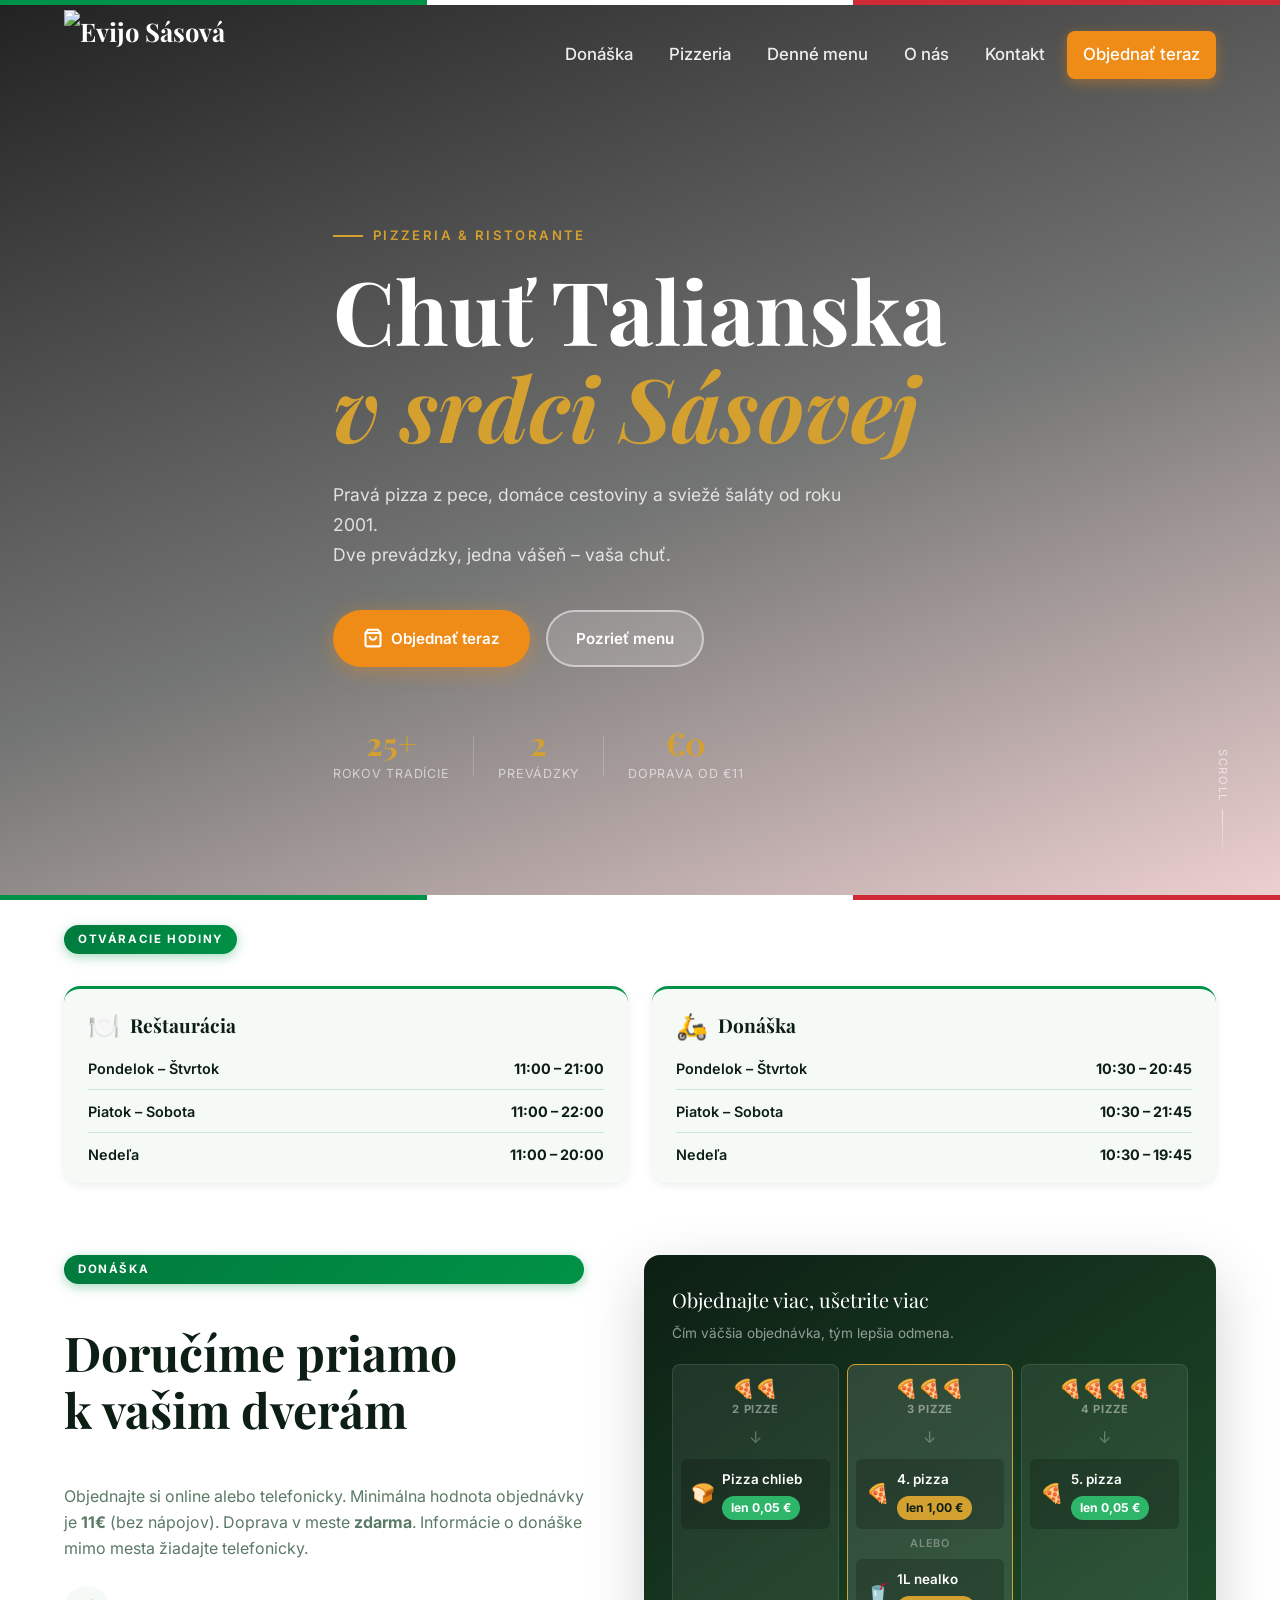
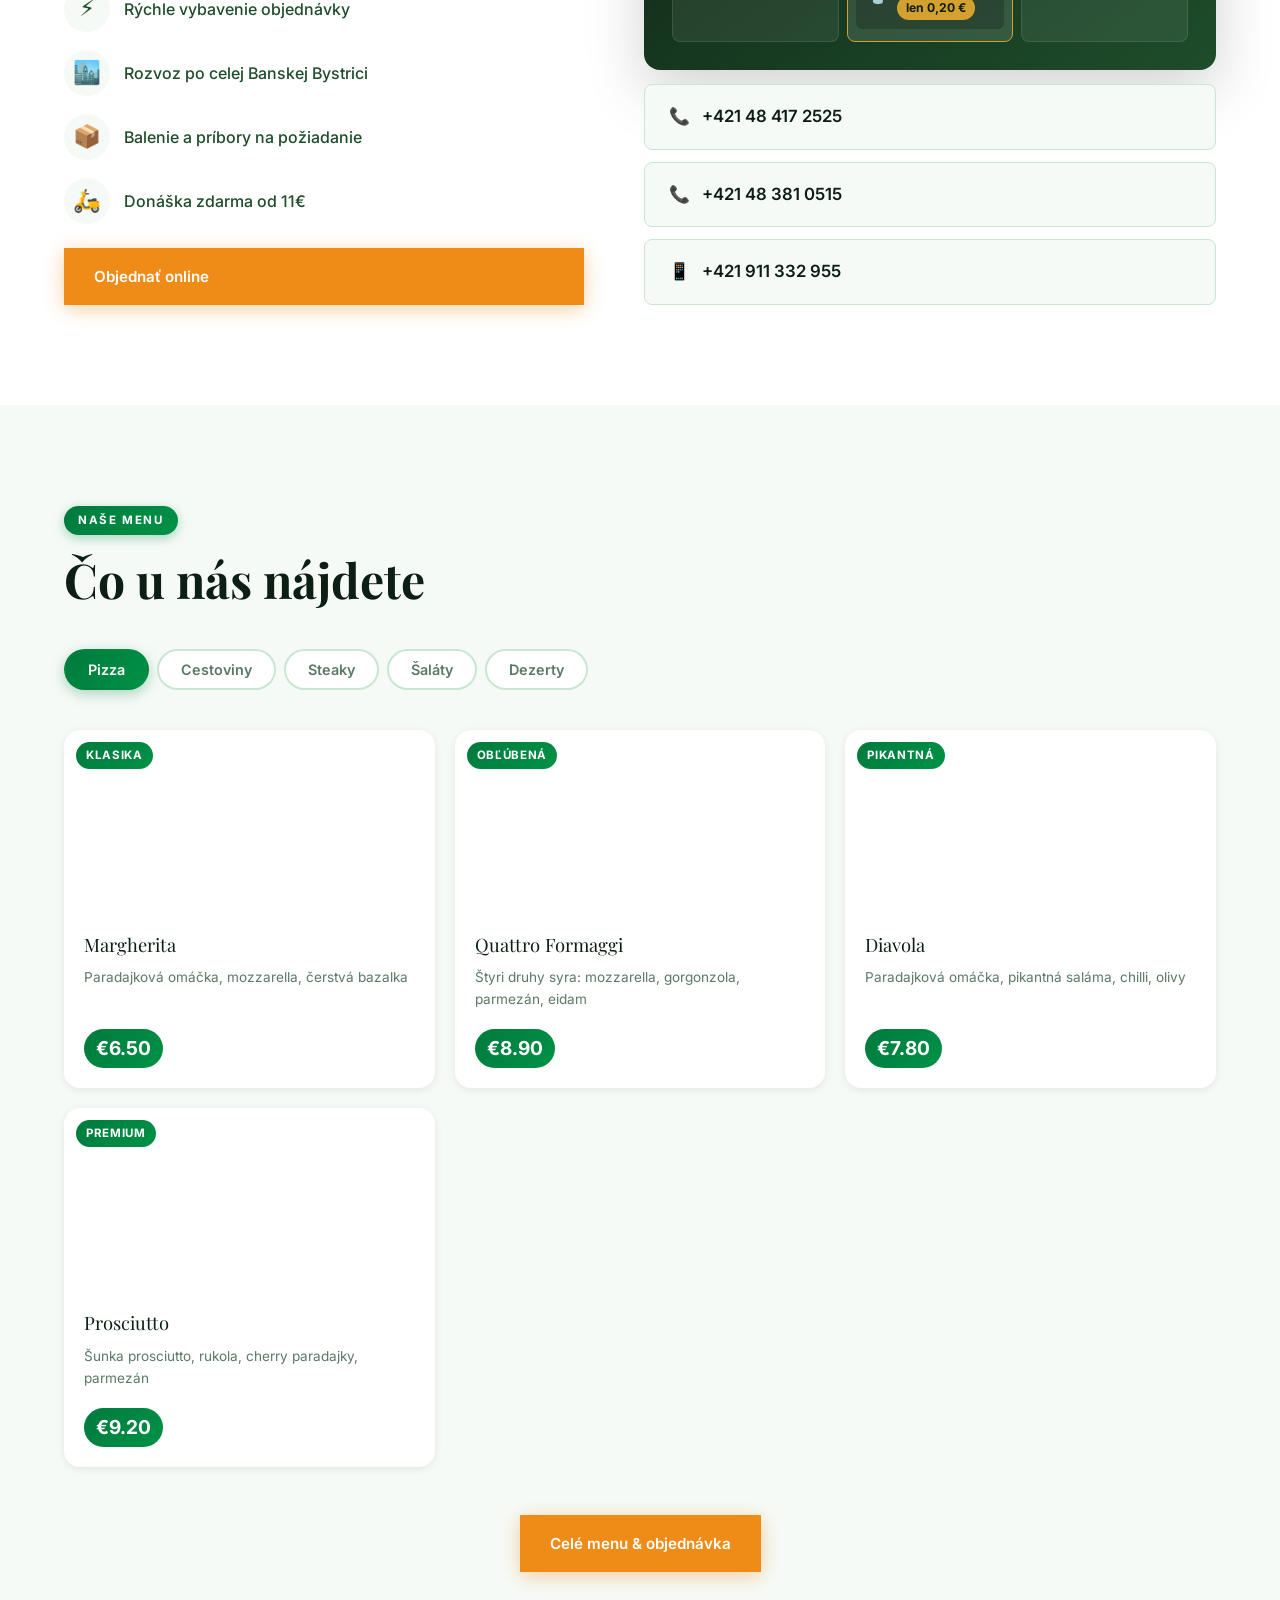
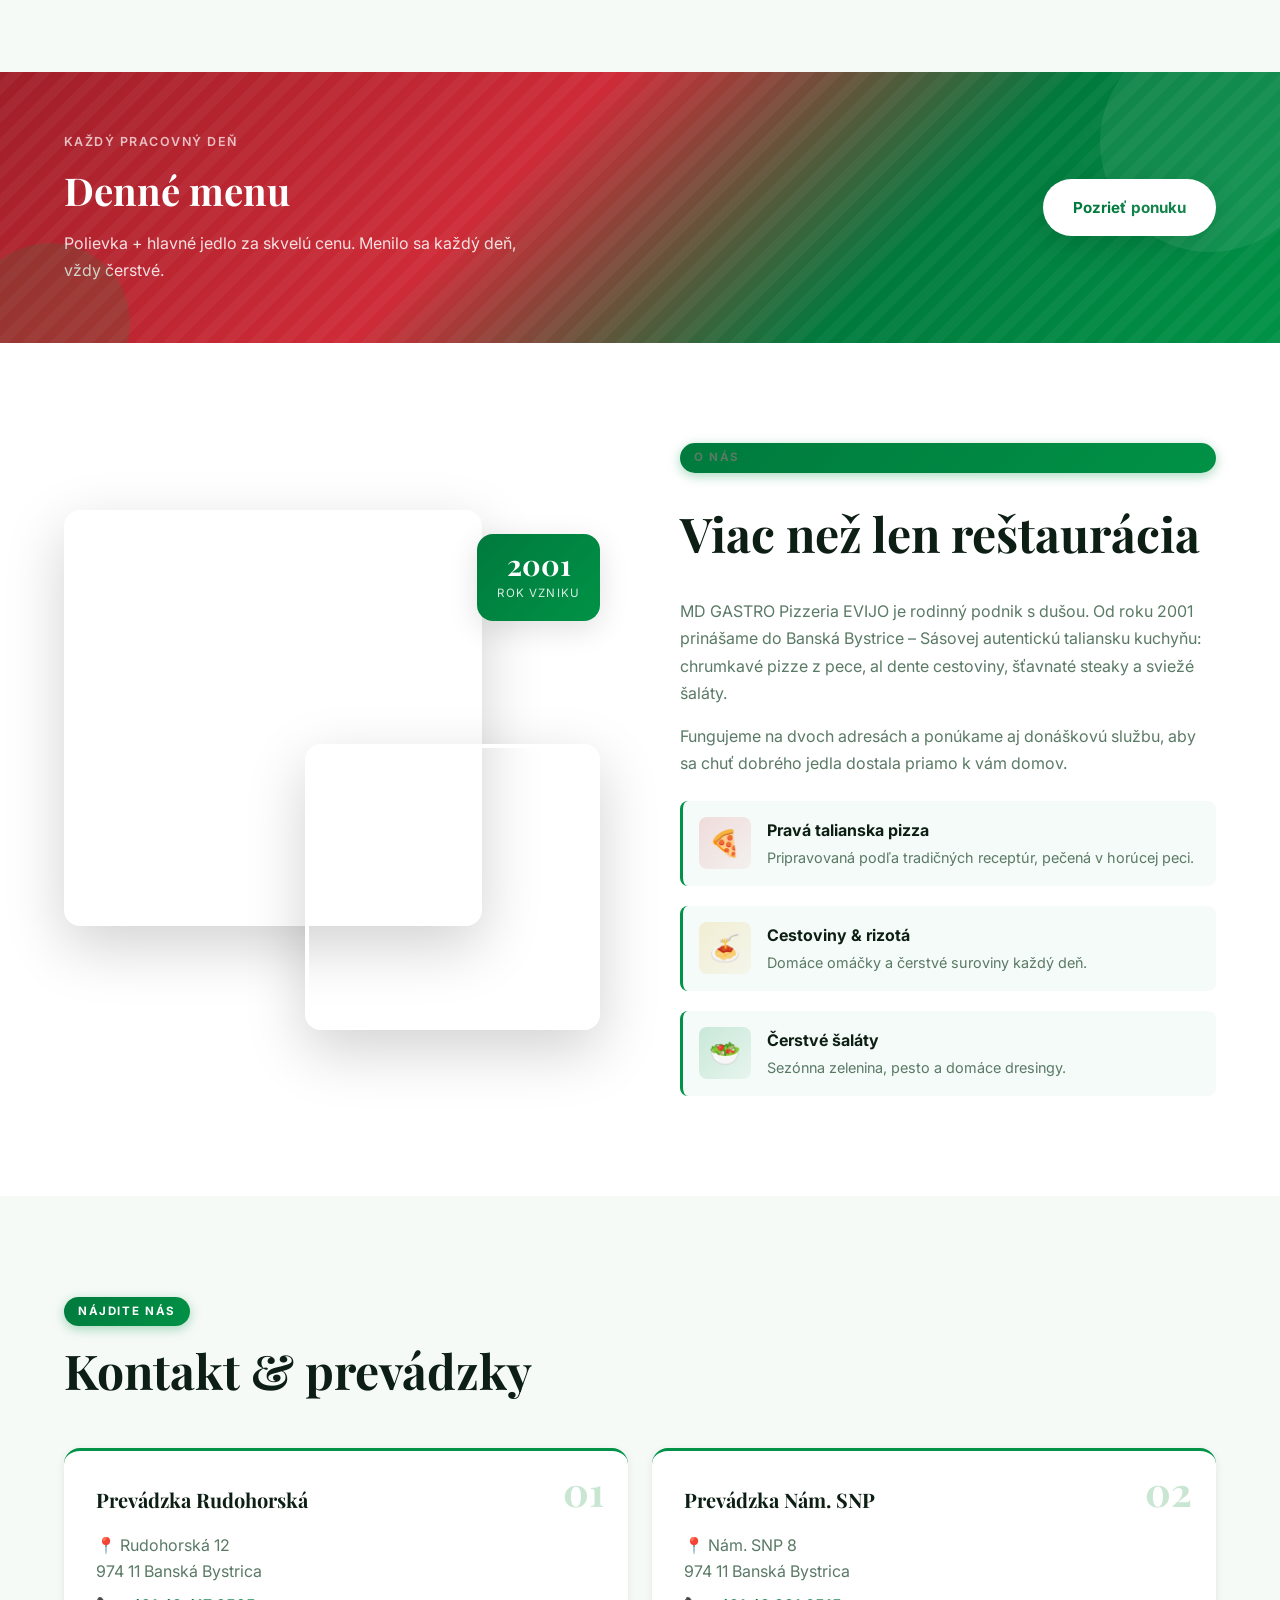
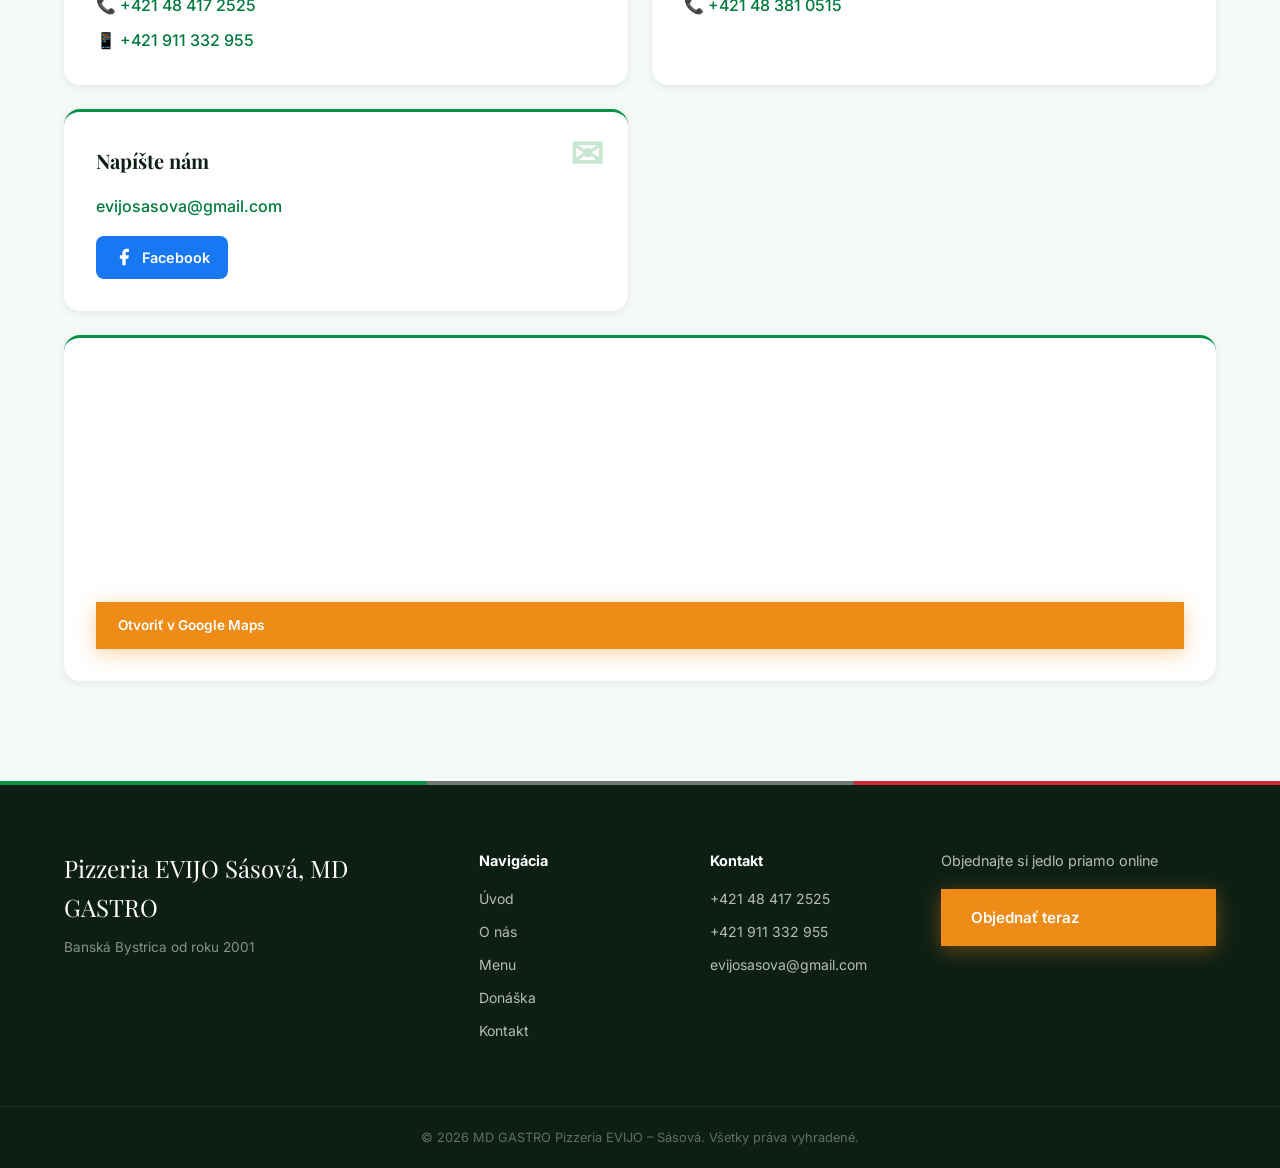
==== index.html @ d7bdb497 "Fix buttons, label color, spacing tweaks" ====
<!DOCTYPE html>
<html lang="sk">
<head>
  <meta charset="UTF-8" />
  <meta name="viewport" content="width=device-width, initial-scale=1.0" />
  <title>Pizzeria EVIJO – Sásová, Banská Bystrica</title>
  <link rel="preconnect" href="https://fonts.googleapis.com" />
  <link rel="preconnect" href="https://fonts.gstatic.com" crossorigin />
  <link href="https://fonts.googleapis.com/css2?family=Playfair+Display:ital,wght@0,700;1,400&family=Inter:wght@400;500;600&display=swap" rel="stylesheet" />
  <link rel="stylesheet" href="style.css" />
  <style>.glf-btn-widget,#glf-btn-widget,[class*="glf-btn"],[id*="glf-btn"]{display:none!important}</style>
</head>
<body>

  <!-- ITALIAN TRICOLORE TOP -->
  <div class="tricolore tricolore--top" aria-hidden="true"></div>

  <!-- NAV -->
  <nav class="nav" id="nav">
    <div class="nav__inner">
      <a href="#home" class="nav__logo">
        <img src="../evijo/logo2.png" alt="Evijo Sásová" class="nav__logo-img" />
      </a>
      <ul class="nav__links" id="navLinks">
        <li><a href="#delivery">Donáška</a></li>
        <li><a href="#menu">Pizzeria</a></li>
        <li><a href="#daily">Denné menu</a></li>
        <li><a href="#about">O nás</a></li>
        <li><a href="#contact">Kontakt</a></li>
        <li>
          <a href="javascript:void(0)" class="btn btn--nav glf-button" data-glf-cuid="a3c88eed-eb40-41ba-b81e-2e64607109a2" data-glf-ruid="2e44b3ce-e9ad-4f3e-a02a-becca4a63b6f">
            Objednať teraz
          </a>
        </li>
      </ul>
      <button class="nav__burger" id="burger" aria-label="Menu">
        <span></span><span></span><span></span>
      </button>
    </div>
  </nav>

  <!-- HERO -->
  <section class="hero" id="home">
    <div class="hero__bg"></div>
    <div class="hero__overlay"></div>
    <div class="hero__content">
      <p class="hero__eyebrow">Pizzeria &amp; Ristorante</p>
      <h1 class="hero__title">Chuť Talianska<br /><em>v srdci Sásovej</em></h1>
      <p class="hero__desc">Pravá pizza z pece, domáce cestoviny a sviežé šaláty od roku 2001.<br />Dve prevádzky, jedna vášeň – vaša chuť.</p>
      <div class="hero__actions">
        <a href="javascript:void(0)" class="btn btn--primary glf-button" data-glf-cuid="a3c88eed-eb40-41ba-b81e-2e64607109a2" data-glf-ruid="2e44b3ce-e9ad-4f3e-a02a-becca4a63b6f">
          <svg width="20" height="20" viewBox="0 0 24 24" fill="none" stroke="currentColor" stroke-width="2.5"><path d="M6 2L3 6v14a2 2 0 002 2h14a2 2 0 002-2V6l-3-4z"/><line x1="3" y1="6" x2="21" y2="6"/><path d="M16 10a4 4 0 01-8 0"/></svg>
          Objednať teraz
        </a>
        <a href="#menu" class="btn btn--ghost">Pozrieť menu</a>
      </div>
      <div class="hero__badges">
        <div class="badge"><span class="badge__num">25+</span><span class="badge__lbl">rokov tradície</span></div>
        <div class="badge__divider"></div>
        <div class="badge"><span class="badge__num">2</span><span class="badge__lbl">prevádzky</span></div>
        <div class="badge__divider"></div>
        <div class="badge"><span class="badge__num">€0</span><span class="badge__lbl">doprava od €11</span></div>
      </div>
    </div>
    <div class="hero__scroll">
      <span>Scroll</span>
      <div class="hero__scroll-line"></div>
    </div>
  </section>

  <!-- HOURS BAR -->
  <div class="hours-bar" id="hours">
    <div class="container">
      <p class="section__label">Otváracie hodiny</p>
    </div>
    <div class="container hours-bar__inner" style="margin-top:16px;">
      <div class="hours-bar__group">
        <div class="hours-bar__heading">
          <span class="hours-bar__icon">🍽️</span>
          <span class="hours-bar__label">Reštaurácia</span>
        </div>
        <div class="hours-bar__rows">
          <div class="hours-bar__item"><strong>Pondelok – Štvrtok</strong><span class="hours-bar__time">11:00 – 21:00</span></div>
          <div class="hours-bar__item"><strong>Piatok – Sobota</strong><span class="hours-bar__time">11:00 – 22:00</span></div>
          <div class="hours-bar__item"><strong>Nedeľa</strong><span class="hours-bar__time">11:00 – 20:00</span></div>
        </div>
      </div>
      <div class="hours-bar__group">
        <div class="hours-bar__heading">
          <span class="hours-bar__icon">🛵</span>
          <span class="hours-bar__label">Donáška</span>
        </div>
        <div class="hours-bar__rows">
          <div class="hours-bar__item"><strong>Pondelok – Štvrtok</strong><span class="hours-bar__time">10:30 – 20:45</span></div>
          <div class="hours-bar__item"><strong>Piatok – Sobota</strong><span class="hours-bar__time">10:30 – 21:45</span></div>
          <div class="hours-bar__item"><strong>Nedeľa</strong><span class="hours-bar__time">10:30 – 19:45</span></div>
        </div>
      </div>
    </div>
  </div>

  <!-- DELIVERY -->
  <section class="delivery section" id="delivery">
    <div class="container">
      <div class="delivery__grid">
        <div class="delivery__text">
          <p class="section__label">Donáška</p>
          <h2 class="section__title">Doručíme priamo<br />k vašim dverám</h2>
          <p>Objednajte si online alebo telefonicky. Minimálna hodnota objednávky je <strong>11€</strong> (bez nápojov). Doprava v meste <strong>zdarma</strong>. Informácie o donáške mimo mesta žiadajte telefonicky.</p>
          <ul class="delivery__list">
            <li>
              <div class="delivery__icon">⚡</div>
              <span>Rýchle vybavenie objednávky</span>
            </li>
            <li>
              <div class="delivery__icon">🏙️</div>
              <span>Rozvoz po celej Banskej Bystrici</span>
            </li>
            <li>
              <div class="delivery__icon">📦</div>
              <span>Balenie a príbory na požiadanie</span>
            </li>
            <li>
              <div class="delivery__icon">🛵</div>
              <span>Donáška zdarma od 11€ </span>
            </li>
          </ul>
          <a href="javascript:void(0)" class="btn btn--primary glf-button" data-glf-cuid="a3c88eed-eb40-41ba-b81e-2e64607109a2" data-glf-ruid="2e44b3ce-e9ad-4f3e-a02a-becca4a63b6f">Objednať online</a>
        </div>
        <div class="delivery__visual">
          <div class="delivery__card">
            <div class="delivery__card-promos">
              <div class="delivery__card-promos-title">Objednajte viac, ušetrite viac</div>
              <div class="delivery__card-promos-sub">Čím väčšia objednávka, tým lepšia odmena.</div>
              <div class="delivery__card-promos-steps">

                <div class="delivery__card-promo-step">
                  <div class="delivery__card-promo-cond">🍕🍕<div class="delivery__card-promo-cond-text">2 pizze</div></div>
                  <div class="delivery__card-promo-arrow">↓</div>
                  <div class="delivery__card-promo-gift">
                    <span>🍞</span>
                    <div>
                      <div class="delivery__card-promo-reward">Pizza chlieb</div>
                      <span class="delivery__card-promo-price">len 0,05 €</span>
                    </div>
                  </div>
                </div>

                <div class="delivery__card-promo-step delivery__card-promo-step--featured">
                  <div class="delivery__card-promo-cond">🍕🍕🍕<div class="delivery__card-promo-cond-text">3 pizze</div></div>
                  <div class="delivery__card-promo-arrow">↓</div>
                  <div class="delivery__card-promo-gift">
                    <span>🍕</span>
                    <div>
                      <div class="delivery__card-promo-reward">4. pizza</div>
                      <span class="delivery__card-promo-price delivery__card-promo-price--gold">len 1,00 €</span>
                    </div>
                  </div>
                  <div class="delivery__card-promo-or">alebo</div>
                  <div class="delivery__card-promo-gift">
                    <span>🥤</span>
                    <div>
                      <div class="delivery__card-promo-reward">1L nealko</div>
                      <span class="delivery__card-promo-price delivery__card-promo-price--gold">len 0,20 €</span>
                    </div>
                  </div>
                </div>

                <div class="delivery__card-promo-step">
                  <div class="delivery__card-promo-cond">🍕🍕🍕🍕<div class="delivery__card-promo-cond-text">4 pizze</div></div>
                  <div class="delivery__card-promo-arrow">↓</div>
                  <div class="delivery__card-promo-gift">
                    <span>🍕</span>
                    <div>
                      <div class="delivery__card-promo-reward">5. pizza</div>
                      <span class="delivery__card-promo-price">len 0,05 €</span>
                    </div>
                  </div>
                </div>

              </div>
            </div>
          </div>
          <div class="delivery__phones">
            <a href="tel:+421484172525" class="phone-pill">
              <span>📞</span> +421 48 417 2525
            </a>
            <a href="tel:+421483810515" class="phone-pill">
              <span>📞</span> +421 48 381 0515
            </a>
            <a href="tel:+421911332955" class="phone-pill phone-pill--mobile">
              <span>📱</span> +421 911 332 955
            </a>
          </div>
        </div>
      </div>

      <!-- <div class="delivery__free-banner">
        <div class="delivery__free-banner-left">
          <span class="delivery__free-banner-icon">🛵</span>
          <div>
            <div class="delivery__free-banner-title">Donáška zdarma</div>
            <div class="delivery__free-banner-sub">v rámci mesta Banská Bystrica</div>
          </div>
        </div>
        <div class="delivery__free-banner-mid">
          <span class="delivery__free-banner-label">minimálna objednávka</span>
          <span class="delivery__free-banner-price">€11</span>
          <span class="delivery__free-banner-note">bez nápojov</span>
        </div>
        <a href="javascript:void(0)" class="btn btn--primary glf-button" data-glf-cuid="a3c88eed-eb40-41ba-b81e-2e64607109a2" data-glf-ruid="2e44b3ce-e9ad-4f3e-a02a-becca4a63b6f">Objednať teraz</a>
      </div> -->

    </div>
  </section>

  <!-- MENU PREVIEW -->
  <section class="menu section" id="menu">
    <div class="container">
      <p class="section__label">Naše menu</p>
      <h2 class="section__title">Čo u nás nájdete</h2>
      <div class="menu__tabs" id="menuTabs">
        <button class="menu__tab active" data-cat="pizza">Pizza</button>
        <button class="menu__tab" data-cat="pasta">Cestoviny</button>
        <button class="menu__tab" data-cat="steaks">Steaky</button>
        <button class="menu__tab" data-cat="salads">Šaláty</button>
        <button class="menu__tab" data-cat="desserts">Dezerty</button>
      </div>
      <div class="menu__grid" id="menuGrid">
        <!-- filled by JS -->
      </div>
      <div class="menu__cta">
        <a href="javascript:void(0)" class="btn btn--primary glf-button" data-glf-cuid="a3c88eed-eb40-41ba-b81e-2e64607109a2" data-glf-ruid="2e44b3ce-e9ad-4f3e-a02a-becca4a63b6f">Celé menu &amp; objednávka</a>
      </div>
    </div>
  </section>

  <!-- DAILY MENU BANNER -->
  <section class="daily" id="daily">
    <div class="daily__inner container">
      <div class="daily__text">
        <p class="daily__label">Každý pracovný deň</p>
        <h3 class="daily__title">Denné menu</h3>
        <p class="daily__desc">Polievka + hlavné jedlo za skvelú cenu. Menilo sa každý deň, vždy čerstvé.</p>
      </div>
      <a href="javascript:void(0)" class="btn btn--white glf-button" data-glf-cuid="a3c88eed-eb40-41ba-b81e-2e64607109a2" data-glf-ruid="2e44b3ce-e9ad-4f3e-a02a-becca4a63b6f">Pozrieť ponuku</a>
    </div>
  </section>

  <!-- ABOUT -->
  <section class="about section" id="about">
    <div class="container">
      <div class="about__grid">
        <div class="about__visual">
          <div class="about__img-wrap">
            <div class="about__img about__img--main" style="background-image:url('https://images.unsplash.com/photo-1555396273-367ea4eb4db5?w=700&q=80')"></div>
            <div class="about__img about__img--accent" style="background-image:url('https://images.unsplash.com/photo-1513104890138-7c749659a591?w=400&q=80')"></div>
          </div>
          <div class="about__since">
            <span class="about__since-year">2001</span>
            <span class="about__since-lbl">Rok vzniku</span>
          </div>
        </div>
        <div class="about__text">
          <p class="section__label">O nás</p>
          <h2 class="section__title">Viac než len reštaurácia</h2>
          <p>MD GASTRO Pizzeria EVIJO je rodinný podnik s dušou. Od roku 2001 prinášame do Banská Bystrice – Sásovej autentickú taliansku kuchyňu: chrumkavé pizze z pece, al dente cestoviny, šťavnaté steaky a sviežé šaláty.</p>
          <p>Fungujeme na dvoch adresách a ponúkame aj donáškovú službu, aby sa chuť dobrého jedla dostala priamo k vám domov.</p>
          <div class="about__features">
            <div class="feature">
              <div class="feature__icon feature__icon--red">🍕</div>
              <div>
                <strong>Pravá talianska pizza</strong>
                <p>Pripravovaná podľa tradičných receptúr, pečená v horúcej peci.</p>
              </div>
            </div>
            <div class="feature">
              <div class="feature__icon feature__icon--orange">🍝</div>
              <div>
                <strong>Cestoviny &amp; rizotá</strong>
                <p>Domáce omáčky a čerstvé suroviny každý deň.</p>
              </div>
            </div>
            <div class="feature">
              <div class="feature__icon feature__icon--green">🥗</div>
              <div>
                <strong>Čerstvé šaláty</strong>
                <p>Sezónna zelenina, pesto a domáce dresingy.</p>
              </div>
            </div>
          </div>
        </div>
      </div>
    </div>
  </section>

  <!-- CONTACT -->
  <section class="contact section" id="contact">
    <div class="container">
      <p class="section__label">Nájdite nás</p>
      <h2 class="section__title">Kontakt &amp; prevádzky</h2>
      <div class="contact__grid">
        <div class="contact__card">
          <div class="contact__card-num">01</div>
          <h3>Prevádzka Rudohorská</h3>
          <address>
            <p>📍 Rudohorská 12<br />974 11 Banská Bystrica</p>
            <p><a href="tel:+421484172525">📞 +421 48 417 2525</a></p>
            <p><a href="tel:+421911332955">📱 +421 911 332 955</a></p>
          </address>
        </div>
        <div class="contact__card">
          <div class="contact__card-num">02</div>
          <h3>Prevádzka Nám. SNP</h3>
          <address>
            <p>📍 Nám. SNP 8<br />974 11 Banská Bystrica</p>
            <p><a href="tel:+421483810515">📞 +421 48 381 0515</a></p>
          </address>
        </div>
        <div class="contact__card">
          <div class="contact__card-num">✉</div>
          <h3>Napíšte nám</h3>
          <address>
            <p><a href="mailto:evijosasova@gmail.com">evijosasova@gmail.com</a></p>
          </address>
          <div class="contact__social">
            <a href="https://www.facebook.com" target="_blank" class="social-btn" aria-label="Facebook">
              <svg width="20" height="20" viewBox="0 0 24 24" fill="currentColor"><path d="M18 2h-3a5 5 0 00-5 5v3H7v4h3v8h4v-8h3l1-4h-4V7a1 1 0 011-1h3z"/></svg>
              Facebook
            </a>
          </div>
        </div>
        <div class="contact__card contact__card--map">
          <iframe
            title="Evijo Sásová mapa"
            src="https://maps.google.com/maps?q=Pizzeria+Evijo+Sásová+Banská+Bystrica&output=embed"
            width="100%" height="220" style="border:0;" allowfullscreen="" loading="lazy">
          </iframe>
          <a
            href="https://maps.google.com/?q=Pizzeria+Evijo+Sásová+Banská+Bystrica"
            target="_blank"
            class="btn btn--sm btn--primary"
            style="margin-top:12px;width:100%;text-align:center;"
          >Otvoriť v Google Maps</a>
        </div>
      </div>
    </div>
  </section>

  <!-- FOOTER -->
  <footer class="footer">
    <div class="container footer__inner">
      <div class="footer__brand">
        Pizzeria EVIJO Sásová, MD GASTRO
        <p>Banská Bystrica od roku 2001</p>
      </div>
      <div class="footer__links">
        <strong>Navigácia</strong>
        <a href="#home">Úvod</a>
        <a href="#about">O nás</a>
        <a href="#menu">Menu</a>
        <a href="#delivery">Donáška</a>
        <a href="#contact">Kontakt</a>
      </div>
      <div class="footer__links">
        <strong>Kontakt</strong>
        <a href="tel:+421484172525">+421 48 417 2525</a>
        <a href="tel:+421911332955">+421 911 332 955</a>
        <a href="mailto:evijosasova@gmail.com">evijosasova@gmail.com</a>
      </div>
      <div class="footer__order">
        <p>Objednajte si jedlo priamo online</p>
        <a href="javascript:void(0)" class="btn btn--primary glf-button" data-glf-cuid="a3c88eed-eb40-41ba-b81e-2e64607109a2" data-glf-ruid="2e44b3ce-e9ad-4f3e-a02a-becca4a63b6f">Objednať teraz</a>
      </div>
    </div>
    <div class="footer__bottom">
      <p>© 2026 MD GASTRO Pizzeria EVIJO – Sásová. Všetky práva vyhradené.</p>
    </div>
  </footer>

  <!-- ITALIAN TRICOLORE BOTTOM -->
  <div class="tricolore tricolore--bottom" aria-hidden="true"></div>

  <script src="https://www.fbgcdn.com/embedder/js/ewm2.js" defer async></script>
  <script src="script.js"></script>
</body>
</html>
---- style.css ----
/* =============================================
   EVIJO SÁSOVÁ – Modern Italian Restaurant Site
   ============================================= */

/* === RESET & BASE === */
*, *::before, *::after { box-sizing: border-box; margin: 0; padding: 0; }

:root {
  --red:    #ce2b37;
  --red-dk: #a01f29;
  --green:  #009246;
  --green-dk: #007a3d;
  --green-lt: #2db56a;
  --gold:   #d4a030;
  --cream:  #f6faf7;
  --dark:   #0d1f14;
  --mid:    #1e4d2b;
  --text:   #1a2e1f;
  --muted:  #5a7a65;
  --border: #c8e6d2;
  --white:  #ffffff;

  --shadow-sm: 0 2px 8px rgba(0,0,0,.08);
  --shadow-md: 0 8px 30px rgba(0,0,0,.12);
  --shadow-lg: 0 20px 60px rgba(0,0,0,.18);

  --radius: 16px;
  --radius-sm: 8px;
  --radius-pill: 999px;

  --font-display: 'Playfair Display', Georgia, serif;
  --font-body:    'Inter', system-ui, sans-serif;

  --nav-h: 110px;
  --max-w: 1200px;
}

/* === TRICOLORE === */
.tricolore {
  position: fixed;
  left: 0; right: 0;
  height: 5px;
  background: linear-gradient(
    to right,
    #009246 33.33%,
    #ffffff 33.33%,
    #ffffff 66.66%,
    #ce2b37 66.66%
  );
  z-index: 9999;
  pointer-events: none;
}
.tricolore--top    { top: 0; }
.tricolore--bottom { bottom: 0; }

html { scroll-behavior: smooth; }

body {
  font-family: var(--font-body);
  color: var(--text);
  background: var(--cream);
  line-height: 1.65;
  overflow-x: hidden;
}

a { color: inherit; text-decoration: none; }
img { display: block; max-width: 100%; }

/* === UTILITY === */
.container { max-width: var(--max-w); margin: 0 auto; padding: 0 24px; }
.section    { padding: 100px 0; scroll-margin-top: var(--nav-h); }

.section__label {
  display: inline-flex;
  align-items: center;
  gap: 6px;
  font-size: .72rem;
  font-weight: 700;
  letter-spacing: .14em;
  text-transform: uppercase;
  color: var(--white);
  background: linear-gradient(135deg, var(--green-dk), var(--green));
  padding: 5px 14px;
  border-radius: var(--radius-pill);
  margin-bottom: 16px;
  box-shadow: 0 3px 12px rgba(0,146,70,.35);
}
.section__title {
  font-family: var(--font-display);
  font-size: clamp(2rem, 4vw, 3rem);
  color: var(--dark);
  line-height: 1.2;
  margin-bottom: 20px;
}

/* === BUTTONS === */
.btn {
  display: inline-flex;
  align-items: center;
  gap: 8px;
  padding: 14px 28px;
  border-radius: var(--radius-pill);
  font-family: var(--font-body);
  font-size: .95rem;
  font-weight: 600;
  cursor: pointer;
  border: 2px solid transparent;
  transition: transform .2s, box-shadow .2s, background .2s, color .2s;
  white-space: nowrap;
}
.btn:hover { transform: translateY(-3px) scale(1.02); }

.btn--primary {
  background: #ef8b17;
  color: var(--white);    
  border-radius: 0;
  box-shadow: 0 4px 20px rgba(239,139,23,.4);
}
.btn--primary:hover { box-shadow: 0 8px 28px rgba(239,139,23,.55); }
.hero__actions .btn--primary { border-radius: var(--radius-pill) !important; padding: 14px 28px !important; }
.hero__actions .btn--ghost { padding: 14px 28px; }

.btn--ghost {
  background: rgba(255,255,255,.15);
  color: var(--white);
  border-color: rgba(255,255,255,.5);
  backdrop-filter: blur(6px);
}
.btn--ghost:hover { background: rgba(255,255,255,.25); }

.btn--nav {
  background: #ef8b17;
  color: var(--white) !important;
  padding: 10px 22px;
  font-size: 1rem;
  border-radius: 0;
  box-shadow: 0 4px 14px rgba(239,139,23,.4);
}

.btn--white {
  background: var(--white);
  color: var(--green-dk);
  font-weight: 700;
  box-shadow: var(--shadow-md);
}
.btn--white:hover { box-shadow: var(--shadow-lg); }

.btn--sm { padding: 10px 20px; font-size: .85rem; }

/* === NAV === */
.nav {
  position: fixed;
  top: 0; left: 0; right: 0;
  z-index: 100;
  height: var(--nav-h);
  transition: background .3s, box-shadow .3s;
}
.nav.scrolled {
  background: rgba(255,255,255,.97);
  backdrop-filter: blur(10px);
  box-shadow: var(--shadow-sm);
}
.nav.scrolled .nav__links a { color: var(--mid); }
.nav.scrolled .nav__logo     { color: var(--dark); }
.nav.scrolled .nav__burger span { background: var(--dark); }

.nav__inner {
  max-width: var(--max-w);
  margin: 0 auto;
  padding: 0 24px;
  height: 100%;
  display: flex;
  align-items: center;
  justify-content: space-between;
}

.nav__logo {
  font-family: var(--font-display);
  font-size: 1.6rem;
  font-weight: 700;
  color: var(--white);
  display: flex;
  align-items: baseline;
  gap: 2px;
  transition: color .3s;
}
.nav__logo-img {
  height: 90px;
  width: auto;
  display: block;
  filter: none;
}
.nav__logo-e {
  font-size: 2rem;
  background: linear-gradient(135deg, var(--green-lt), var(--gold));
  -webkit-background-clip: text;
  -webkit-text-fill-color: transparent;
  background-clip: text;
}
.nav__logo-sub { font-size: .75rem; font-weight: 400; margin-left: 4px; opacity: .7; }

.nav__links {
  display: flex;
  align-items: center;
  gap: 8px;
  list-style: none;
}
.nav__links a {
  padding: 8px 14px;
  color: rgba(255,255,255,.9);
  font-size: 1.05rem;
  font-weight: 500;
  border-radius: var(--radius-sm);
  transition: color .2s, background .2s;
}
.nav__links a:not(.btn):hover {
  color: var(--white);
  background: rgba(255,255,255,.1);
}
.nav.scrolled .nav__links a:not(.btn):hover {
  color: var(--dark);
  background: rgba(0,0,0,.06);
}

.nav__burger {
  display: none;
  flex-direction: column;
  gap: 5px;
  background: none;
  border: none;
  cursor: pointer;
  padding: 4px;
}
.nav__burger span {
  display: block;
  width: 24px; height: 2px;
  background: var(--white);
  border-radius: 2px;
  transition: background .3s;
}

/* === HERO === */
.hero {
  position: relative;
  min-height: 100vh;
  display: flex;
  align-items: center;
  overflow: hidden;
}

.hero__bg {
  position: absolute; inset: 0;
  background-image: url('https://images.unsplash.com/photo-1414235077428-338989a2e8c0?w=1800&q=85');
  background-size: cover;
  background-position: center;
  transform: scale(1.05);
  animation: heroZoom 12s ease-in-out infinite alternate;
}
@keyframes heroZoom { from { transform: scale(1.05); } to { transform: scale(1.12); } }

.hero__overlay {
  position: absolute; inset: 0;
  background:
    linear-gradient(160deg, rgba(10,10,10,.90) 0%, rgba(10,10,10,.55) 55%, rgba(206,43,55,.2) 100%);
}

.hero__content {
  position: relative;
  z-index: 2;
  max-width: var(--max-w);
  margin: 0 auto;
  padding: 0 24px;
  padding-top: var(--nav-h);
}

.hero__eyebrow {
  font-size: .82rem;
  font-weight: 600;
  letter-spacing: .18em;
  text-transform: uppercase;
  color: var(--gold);
  margin-bottom: 16px;
  display: flex;
  align-items: center;
  gap: 10px;
}
.hero__eyebrow::before {
  content: '';
  display: block;
  width: 30px; height: 2px;
  background: var(--gold);
}

.hero__title {
  font-family: var(--font-display);
  font-size: clamp(2.8rem, 7vw, 5.5rem);
  color: var(--white);
  line-height: 1.1;
  margin-bottom: 24px;
}
.hero__title em { color: var(--gold); font-style: italic; }

.hero__desc {
  font-size: 1.1rem;
  color: rgba(255,255,255,.8);
  max-width: 540px;
  margin-bottom: 40px;
  line-height: 1.7;
}

.hero__actions { display: flex; gap: 16px; flex-wrap: wrap; margin-bottom: 60px; }

.hero__badges {
  display: flex;
  align-items: center;
  gap: 24px;
  flex-wrap: wrap;
}
.badge { text-align: center; }
.badge__num {
  display: block;
  font-family: var(--font-display);
  font-size: 2rem;
  font-weight: 700;
  color: var(--gold);
  line-height: 1;
}
.badge__lbl {
  font-size: .78rem;
  color: rgba(255,255,255,.6);
  text-transform: uppercase;
  letter-spacing: .06em;
}
.badge__divider {
  width: 1px;
  height: 40px;
  background: rgba(255,255,255,.2);
}

.hero__scroll {
  position: absolute;
  bottom: 40px;
  right: 48px;
  display: flex;
  flex-direction: column;
  align-items: center;
  gap: 8px;
  z-index: 2;
  opacity: .6;
}
.hero__scroll span { font-size: .7rem; letter-spacing: .15em; text-transform: uppercase; color: var(--white); writing-mode: vertical-rl; }
.hero__scroll-line {
  width: 1px; height: 50px;
  background: linear-gradient(to bottom, var(--white), transparent);
  animation: scrollPulse 2s ease-in-out infinite;
}
@keyframes scrollPulse { 0%,100% { opacity: .4; } 50% { opacity: 1; } }

/* === ABOUT === */
.about { background: var(--white); }

.about__grid {
  display: grid;
  grid-template-columns: 1fr 1fr;
  gap: 80px;
  align-items: center;
}

.about__visual { position: relative; }
.about__img-wrap { position: relative; height: 520px; }

.about__img {
  position: absolute;
  border-radius: var(--radius);
  background-size: cover;
  background-position: center;
  box-shadow: var(--shadow-lg);
}
.about__img--main {
  top: 0; left: 0;
  width: 78%; height: 80%;
}
.about__img--accent {
  bottom: 0; right: 0;
  width: 55%; height: 55%;
  border: 4px solid var(--white);
}

.about__since {
  position: absolute;
  top: 24px; right: 0;
  background: linear-gradient(135deg, var(--green-dk), var(--green));
  color: var(--white);
  padding: 16px 20px;
  border-radius: var(--radius);
  text-align: center;
  box-shadow: var(--shadow-md);
}
.about__since-year { display: block; font-family: var(--font-display); font-size: 1.8rem; font-weight: 700; line-height: 1; }
.about__since-lbl  { font-size: .72rem; letter-spacing: .1em; text-transform: uppercase; opacity: .85; }

.about__text { display: flex; flex-direction: column; gap: 16px; }
.about__text p { color: var(--muted); line-height: 1.7; }

.about__features { display: flex; flex-direction: column; gap: 20px; margin-top: 8px; }
.feature {
  display: flex; align-items: flex-start; gap: 16px;
  padding: 16px;
  border-radius: var(--radius-sm);
  border-left: 3px solid var(--green);
  background: rgba(0,146,70,.04);
  transition: background .2s, transform .2s;
}
.feature:hover { background: rgba(0,146,70,.08); transform: translateX(4px); }
.feature__icon {
  font-size: 1.6rem;
  width: 52px; height: 52px;
  display: flex; align-items: center; justify-content: center;
  border-radius: var(--radius-sm);
  flex-shrink: 0;
}
.feature__icon--red    { background: linear-gradient(135deg, rgba(206,43,55,.15), rgba(206,43,55,.05)); }
.feature__icon--orange { background: linear-gradient(135deg, rgba(230,184,64,.2), rgba(230,184,64,.07)); }
.feature__icon--green  { background: linear-gradient(135deg, rgba(0,146,70,.18), rgba(0,146,70,.06)); }
.feature strong { display: block; margin-bottom: 2px; color: var(--dark); }
.feature p { font-size: .9rem; color: var(--muted); margin: 0; }

/* === MENU === */
.menu { background: var(--cream); }
.menu .section__title { margin-bottom: 40px; }

.menu__tabs {
  display: flex;
  gap: 8px;
  flex-wrap: wrap;
  margin-bottom: 40px;
}
.menu__tab {
  padding: 10px 22px;
  border-radius: var(--radius-pill);
  border: 2px solid var(--border);
  background: var(--white);
  font-family: var(--font-body);
  font-size: .9rem;
  font-weight: 600;
  color: var(--muted);
  cursor: pointer;
  transition: all .2s;
}
.menu__tab.active,
.menu__tab:hover {
  background: linear-gradient(135deg, var(--green-dk), var(--green));
  border-color: transparent;
  color: var(--white);
  box-shadow: 0 4px 14px rgba(0,122,61,.3);
}

.menu__grid {
  display: grid;
  grid-template-columns: repeat(auto-fill, minmax(280px, 1fr));
  gap: 20px;
  margin-bottom: 48px;
}

.menu-card {
  background: var(--white);
  border-radius: var(--radius);
  overflow: hidden;
  box-shadow: var(--shadow-sm);
  transition: transform .25s, box-shadow .25s;
  display: flex;
  flex-direction: column;
}
.menu-card:hover { transform: translateY(-8px) rotate(0.4deg); box-shadow: 0 16px 40px rgba(0,146,70,.18); }

.menu-card__img {
  height: 180px;
  background-size: cover;
  background-position: center;
  position: relative;
}
.menu-card__tag {
  position: absolute;
  top: 12px; left: 12px;
  background: linear-gradient(135deg, var(--green-dk), var(--green));
  color: var(--white);
  font-size: .72rem;
  font-weight: 700;
  letter-spacing: .06em;
  text-transform: uppercase;
  padding: 4px 10px;
  border-radius: var(--radius-pill);
}
.menu-card__body { padding: 20px; flex: 1; display: flex; flex-direction: column; gap: 6px; }
.menu-card__name { font-family: var(--font-display); font-size: 1.15rem; color: var(--dark); }
.menu-card__desc { font-size: .85rem; color: var(--muted); flex: 1; }
.menu-card__footer { display: flex; align-items: center; justify-content: space-between; margin-top: 12px; }
.menu-card__price {
  font-size: 1.2rem; font-weight: 700;
  color: var(--white);
  background: linear-gradient(135deg, var(--green-dk), var(--green));
  padding: 4px 12px;
  border-radius: var(--radius-pill);
}

.menu__cta { text-align: center; }

/* === DAILY MENU === */
.daily {
  scroll-margin-top: var(--nav-h);
  background:
    repeating-linear-gradient(
      -45deg,
      rgba(255,255,255,.04) 0px,
      rgba(255,255,255,.04) 10px,
      transparent 10px,
      transparent 20px
    ),
    linear-gradient(135deg, var(--red-dk) 0%, var(--red) 40%, var(--green-dk) 70%, var(--green) 100%);
  padding: 60px 0;
  position: relative;
  overflow: hidden;
}
.daily::before {
  content: '';
  position: absolute;
  top: -40px; right: -40px;
  width: 220px; height: 220px;
  background: rgba(255,255,255,.07);
  border-radius: 50%;
  pointer-events: none;
}
.daily::after {
  content: '';
  position: absolute;
  bottom: -60px; left: -30px;
  width: 160px; height: 160px;
  background: rgba(0,146,70,.15);
  border-radius: 50%;
  pointer-events: none;
}
.daily__inner {
  display: flex;
  align-items: center;
  justify-content: space-between;
  gap: 32px;
  flex-wrap: wrap;
}
.daily__label {
  font-size: .78rem;
  font-weight: 600;
  letter-spacing: .12em;
  text-transform: uppercase;
  color: rgba(255,255,255,.7);
  margin-bottom: 6px;
}
.daily__title {
  font-family: var(--font-display);
  font-size: 2.4rem;
  color: var(--white);
  margin-bottom: 8px;
}
.daily__desc { color: rgba(255,255,255,.85); max-width: 460px; }

/* === DELIVERY === */
.delivery { background: var(--white); scroll-margin-top: var(--nav-h); padding-top: 48px; }

.delivery__grid {
  display: grid;
  grid-template-columns: 1fr 1.1fr;
  gap: 60px;
  align-items: stretch;
}
.delivery__text { display: flex; flex-direction: column; gap: 24px; justify-content: space-between; }
.delivery__text p:not(.section__label) { color: var(--muted); font-size: 1rem; }

.delivery__list { list-style: none; display: flex; flex-direction: column; gap: 18px; }
.delivery__list li { display: flex; align-items: center; gap: 14px; color: var(--mid); font-weight: 500; font-size: 1rem; }
.delivery__icon {
  font-size: 1.4rem;
  width: 46px; height: 46px;
  background: var(--cream);
  border-radius: 50%;
  display: flex; align-items: center; justify-content: center;
  flex-shrink: 0;
}

.delivery__visual { display: flex; flex-direction: column; gap: 12px; align-items: stretch; justify-content: space-between; }

.delivery__card {
  background: linear-gradient(145deg, var(--dark), var(--mid));
  color: var(--white);
  border-radius: var(--radius);
  padding: 28px;
  width: 100%;
  box-shadow: var(--shadow-lg);
}
.delivery__card-icon { font-size: 3rem; margin-bottom: 12px; }
.delivery__card h4 { font-family: var(--font-display); font-size: 1.4rem; margin-bottom: 8px; }
.delivery__card p { color: rgba(255,255,255,.7); margin-bottom: 4px; }
.delivery__price {
  font-family: var(--font-display);
  font-size: 3.5rem;
  font-weight: 700;
  color: var(--gold);
  line-height: 1;
  margin: 12px 0;
}
.delivery__note { font-size: .78rem; color: rgba(255,255,255,.5); }

.delivery__phones { display: flex; flex-direction: column; gap: 12px; width: 100%; }
.phone-pill {
  display: flex;
  align-items: center;
  gap: 12px;
  padding: 18px 24px;
  background: var(--cream);
  border-radius: var(--radius-sm);
  font-weight: 600;
  font-size: 1.05rem;
  color: var(--dark);
  transition: background .2s, transform .2s;
  border: 1px solid var(--border);
}
.phone-pill:hover { background: var(--border); transform: translateX(4px); }
/* .phone-pill--mobile { border-color: var(--green); } */

/* === CONTACT === */
.contact { background: var(--cream); }
.contact__grid {
  display: grid;
  grid-template-columns: repeat(2, 1fr);
  gap: 24px;
  margin-top: 48px;
}
.contact__card {
  background: var(--white);
  border-radius: var(--radius);
  padding: 32px;
  box-shadow: var(--shadow-sm);
  position: relative;
  transition: box-shadow .2s, transform .2s;
  border-top: 3px solid var(--green);
}
.contact__card:hover { box-shadow: var(--shadow-md); transform: translateY(-4px); }
.contact__card-num {
  font-family: var(--font-display);
  font-size: 2.5rem;
  font-weight: 700;
  color: var(--border);
  position: absolute;
  top: 20px; right: 24px;
  line-height: 1;
}
.contact__card h3 { font-family: var(--font-display); font-size: 1.25rem; margin-bottom: 16px; color: var(--dark); }
.contact__card address { font-style: normal; display: flex; flex-direction: column; gap: 8px; color: var(--muted); }
.contact__card address a { color: var(--green-dk); font-weight: 500; }
.contact__card address a:hover { text-decoration: underline; }

.contact__card--map { grid-column: 1 / -1; display: flex; flex-direction: column; overflow: hidden; }
.contact__card--map iframe { border-radius: var(--radius-sm); }

.contact__social { margin-top: 16px; }
.social-btn {
  display: inline-flex;
  align-items: center;
  gap: 8px;
  padding: 10px 18px;
  background: #1877f2;
  color: var(--white);
  border-radius: var(--radius-sm);
  font-weight: 600;
  font-size: .9rem;
  transition: opacity .2s, transform .2s;
}
.social-btn:hover { opacity: .9; transform: translateY(-2px); }

/* === FOOTER === */
.footer {
  background: var(--dark);
  color: rgba(255,255,255,.7);
  border-top: 4px solid transparent;
  border-image: linear-gradient(to right, var(--green) 33.33%, rgba(255,255,255,.4) 33.33%, rgba(255,255,255,.4) 66.66%, var(--red) 66.66%) 1;
}
.footer__inner {
  display: grid;
  grid-template-columns: 2fr 1fr 1fr 1.5fr;
  gap: 48px;
  padding: 64px 24px;
}
.footer__brand .nav__logo-e { font-size: 2rem; }
.footer__brand { font-family: var(--font-display); font-size: 1.5rem; color: var(--white); margin-bottom: 12px; }
.footer__brand p { font-family: var(--font-body); font-size: .85rem; color: rgba(255,255,255,.5); margin-top: 8px; font-style: normal; }

.footer__links { display: flex; flex-direction: column; gap: 10px; }
.footer__links strong { color: var(--white); font-size: .9rem; margin-bottom: 4px; }
.footer__links a { font-size: .875rem; transition: color .2s; }
.footer__links a:hover { color: var(--green-lt); }

.footer__order { display: flex; flex-direction: column; gap: 16px; }
.footer__order p { font-size: .9rem; }

.footer__bottom {
  border-top: 1px solid rgba(255,255,255,.08);
  text-align: center;
  padding: 20px 24px;
  font-size: .8rem;
  color: rgba(255,255,255,.35);
}

/* === MOBILE NAV (drawer) === */
@media (max-width: 900px) {
  .nav__links {
    position: fixed;
    top: var(--nav-h); left: 0; right: 0;
    z-index: 99;
    background: rgba(30,14,8,.97);
    backdrop-filter: blur(10px);
    flex-direction: column;
    padding: 24px;
    gap: 4px;
    transform: translateY(-120%);
    visibility: hidden;
    transition: transform .3s ease, visibility .3s;
  }
  .nav__links.open { transform: translateY(0); visibility: visible; }
  .nav__links a:not(.btn) { font-size: 1rem; padding: 12px 16px; width: 100%; }
  .nav__links .btn--nav {
    display: flex;
    justify-content: center;
    width: 100%;
    margin-top: 8px;
    box-sizing: border-box;
    border-radius: 0 !important;
  }
  .nav__burger { display: flex; }
}

/* === RESPONSIVE === */
@media (max-width: 960px) {
  .about__grid,
  .delivery__grid { grid-template-columns: 1fr; gap: 48px; }
  .about__img-wrap { height: 360px; }
  .contact__grid { grid-template-columns: 1fr; }
  .contact__card--map { grid-column: auto; }
  .footer__inner { grid-template-columns: 1fr 1fr; gap: 32px; }
}

@media (max-width: 600px) {
  .section { padding: 64px 0; }
  .hero__title { font-size: 2.6rem; }
  .hero__actions { flex-direction: column; align-items: flex-start; }
  .hero__badges { gap: 16px; }
  .footer__inner { grid-template-columns: 1fr; }
  .daily__inner { flex-direction: column; align-items: flex-start; }
  .about__img-wrap { height: 280px; }
  .menu__grid { grid-template-columns: 1fr; }
}

/* === HOURS BAR === */
.hours-bar {
  background: var(--white);
  padding: 24px 0;
  scroll-margin-top: var(--nav-h);
}

.hours-bar__inner {
  display: grid;
  grid-template-columns: 1fr 1fr;
  gap: 24px;
}

.hours-bar__group {
  background: var(--cream);
  border-radius: var(--radius);
  padding: 16px 24px;
  border-top: 3px solid var(--green);
  box-shadow: var(--shadow-sm);
  display: flex;
  flex-direction: column;
  gap: 10px;
}

.hours-bar__heading {
  display: flex;
  align-items: center;
  gap: 10px;
}
.hours-bar__icon { font-size: 1.6rem; }
.hours-bar__label {
  font-family: var(--font-display);
  font-size: 1.2rem;
  font-weight: 700;
  color: var(--dark);
}

.hours-bar__rows { display: flex; flex-direction: column; gap: 10px; }

.hours-bar__item {
  display: flex;
  justify-content: space-between;
  align-items: center;
  padding-bottom: 8px;
  border-bottom: 1px solid var(--border);
  font-size: .9rem;
  color: var(--muted);
}
.hours-bar__item:last-child { border-bottom: none; padding-bottom: 0; }
.hours-bar__item strong { color: var(--dark); font-weight: 600; }
.hours-bar__time { font-weight: 700; color: var(--dark); }

.hours-bar__divider { display: none; }
.hours-bar__sep { display: none; }

@media (max-width: 700px) {
  .hours-bar__inner { grid-template-columns: 1fr; }
}

/* === HIDE GLF FLOATING WIDGET BUTTON === */
.glf-btn-widget,
#glf-btn-widget,
[class*="glf-btn"],
[id*="glf-btn"] {
  display: none !important;
}

/* === SCROLL ANIMATIONS === */
.reveal {
  opacity: 0;
  transform: translateY(30px);
  transition: opacity .6s ease, transform .6s ease;
}
.reveal.visible {
  opacity: 1;
  transform: none;
}

/* === DELIVERY PROMOS === */
.delivery__promos {
  margin-top: 48px;
  background: linear-gradient(135deg, var(--mid) 0%, var(--dark) 100%);
  border-radius: var(--radius);
  padding: 32px 28px;
  color: var(--white);
}
.delivery__promos-header {
  margin-bottom: 28px;
  padding-bottom: 24px;
  border-bottom: 1px solid rgba(255,255,255,.15);
}
.delivery__promos-title {
  font-family: var(--font-display);
  font-size: 1.4rem;
  margin-bottom: 6px;
}
.delivery__promos-sub {
  font-size: .875rem;
  color: rgba(255,255,255,.6);
  line-height: 1.5;
}
.delivery__promos-steps {
  display: grid;
  grid-template-columns: repeat(3, 1fr);
  gap: 12px;
}
.delivery__promo-step {
  background: rgba(255,255,255,.08);
  border: 1px solid rgba(255,255,255,.12);
  border-radius: var(--radius-sm);
  padding: 20px 16px;
  text-align: center;
}
.delivery__promo-step--featured {
  background: rgba(255,255,255,.14);
  border-color: var(--gold);
}
.delivery__promo-cond {
  font-size: 1.4rem;
  line-height: 1.3;
  margin-bottom: 10px;
}
.delivery__promo-cond-text {
  font-size: .75rem;
  font-weight: 700;
  letter-spacing: .08em;
  text-transform: uppercase;
  color: rgba(255,255,255,.55);
  margin-top: 4px;
}
.delivery__promo-arrow {
  font-size: 1.2rem;
  color: rgba(255,255,255,.35);
  margin-bottom: 10px;
}
.delivery__promo-gift {
  display: flex;
  align-items: center;
  gap: 10px;
  text-align: left;
  background: rgba(0,0,0,.15);
  border-radius: var(--radius-sm);
  padding: 10px 12px;
}
.delivery__promo-gift-icon { font-size: 1.5rem; flex-shrink: 0; }
.delivery__promo-reward {
  font-size: .85rem;
  font-weight: 600;
  color: var(--white);
  margin-bottom: 4px;
}
.delivery__promo-or {
  font-size: .72rem;
  color: rgba(255,255,255,.4);
  font-weight: 600;
  letter-spacing: .08em;
  text-transform: uppercase;
  margin: 8px 0;
}
.delivery__promo-price {
  display: inline-block;
  background: var(--green-lt);
  border-radius: var(--radius-pill);
  font-weight: 700;
  font-size: .8rem;
  padding: 2px 10px;
  color: var(--white);
}
.delivery__promo-price--gold {
  background: var(--gold);
  color: var(--dark);
}
@media (max-width: 600px) {
  .delivery__promos-steps { grid-template-columns: 1fr; }
}

/* === DELIVERY CARD PROMOS === */
.delivery__card-promos { margin-bottom: 0; }
.delivery__card-promos-title {
  font-family: var(--font-display);
  font-size: 1.25rem;
  margin-bottom: 6px;
}
.delivery__card-promos-sub {
  font-size: .85rem;
  color: rgba(255,255,255,.55);
  margin-bottom: 20px;
}
.delivery__card-promos-steps {
  display: grid;
  grid-template-columns: repeat(3, 1fr);
  gap: 8px;
  align-items: stretch;
}
.delivery__card-promo-step {
  background: rgba(255,255,255,.07);
  border: 1px solid rgba(255,255,255,.1);
  border-radius: var(--radius-sm);
  padding: 12px 8px;
  text-align: center;
  display: flex;
  flex-direction: column;
  align-items: center;
}
.delivery__card-promo-step--featured {
  background: rgba(255,255,255,.12);
  border-color: var(--gold);
}
.delivery__card-promo-cond {
  font-size: 1.15rem;
  line-height: 1.2;
  margin-bottom: 8px;
}
.delivery__card-promo-cond-text {
  font-size: .7rem;
  font-weight: 700;
  letter-spacing: .07em;
  text-transform: uppercase;
  color: rgba(255,255,255,.45);
  margin-top: 4px;
}
.delivery__card-promo-arrow {
  font-size: 1rem;
  color: rgba(255,255,255,.3);
  margin-bottom: 8px;
}
.delivery__card-promo-gift {
  display: flex;
  align-items: center;
  gap: 7px;
  text-align: left;
  background: rgba(0,0,0,.2);
  border-radius: 6px;
  padding: 9px 10px;
  width: 100%;
}
.delivery__card-promo-gift > span { font-size: 1.2rem; flex-shrink: 0; }
.delivery__card-promo-reward {
  font-size: .84rem;
  font-weight: 600;
  color: var(--white);
  margin-bottom: 3px;
}
.delivery__card-promo-or {
  font-size: .68rem;
  color: rgba(255,255,255,.35);
  font-weight: 600;
  letter-spacing: .08em;
  text-transform: uppercase;
  margin: 6px 0;
}
.delivery__card-promo-price {
  display: inline-block;
  background: var(--green-lt);
  border-radius: var(--radius-pill);
  font-weight: 700;
  font-size: .76rem;
  padding: 2px 9px;
  color: var(--white);
}
.delivery__card-promo-price--gold { background: var(--gold); color: var(--dark); }
.delivery__card-divider {
  border: none;
  border-top: 1px solid rgba(255,255,255,.15);
  margin: 20px 0;
}

/* === DELIVERY FREE BANNER === */
.delivery__free-banner {
  display: flex;
  align-items: center;
  justify-content: space-between;
  gap: 24px;
  margin-top: 40px;
  background: linear-gradient(135deg, var(--green-dk), var(--green));
  border-radius: var(--radius);
  padding: 24px 32px;
  color: var(--white);
  box-shadow: 0 8px 32px rgba(0,146,70,.3);
}
.delivery__free-banner-left {
  display: flex;
  align-items: center;
  gap: 16px;
}
.delivery__free-banner-icon { font-size: 2.4rem; }
.delivery__free-banner-title {
  font-family: var(--font-display);
  font-size: 1.3rem;
  font-weight: 700;
}
.delivery__free-banner-sub {
  font-size: .82rem;
  color: rgba(255,255,255,.7);
  margin-top: 2px;
}
.delivery__free-banner-mid {
  display: flex;
  flex-direction: column;
  align-items: center;
  border-left: 1px solid rgba(255,255,255,.25);
  border-right: 1px solid rgba(255,255,255,.25);
  padding: 0 32px;
}
.delivery__free-banner-label {
  font-size: .7rem;
  font-weight: 700;
  letter-spacing: .1em;
  text-transform: uppercase;
  color: rgba(255,255,255,.6);
  margin-bottom: 2px;
}
.delivery__free-banner-price {
  font-family: var(--font-display);
  font-size: 2.4rem;
  font-weight: 700;
  color: var(--white);
  line-height: 1;
}
.delivery__free-banner-note {
  font-size: .7rem;
  color: rgba(255,255,255,.5);
  margin-top: 2px;
}
@media (max-width: 700px) {
  .delivery__free-banner {
    flex-direction: column;
    text-align: center;
  }
  .delivery__free-banner-left { flex-direction: column; }
  .delivery__free-banner-mid { border: none; border-top: 1px solid rgba(255,255,255,.2); border-bottom: 1px solid rgba(255,255,255,.2); padding: 16px 0; width: 100%; }
}
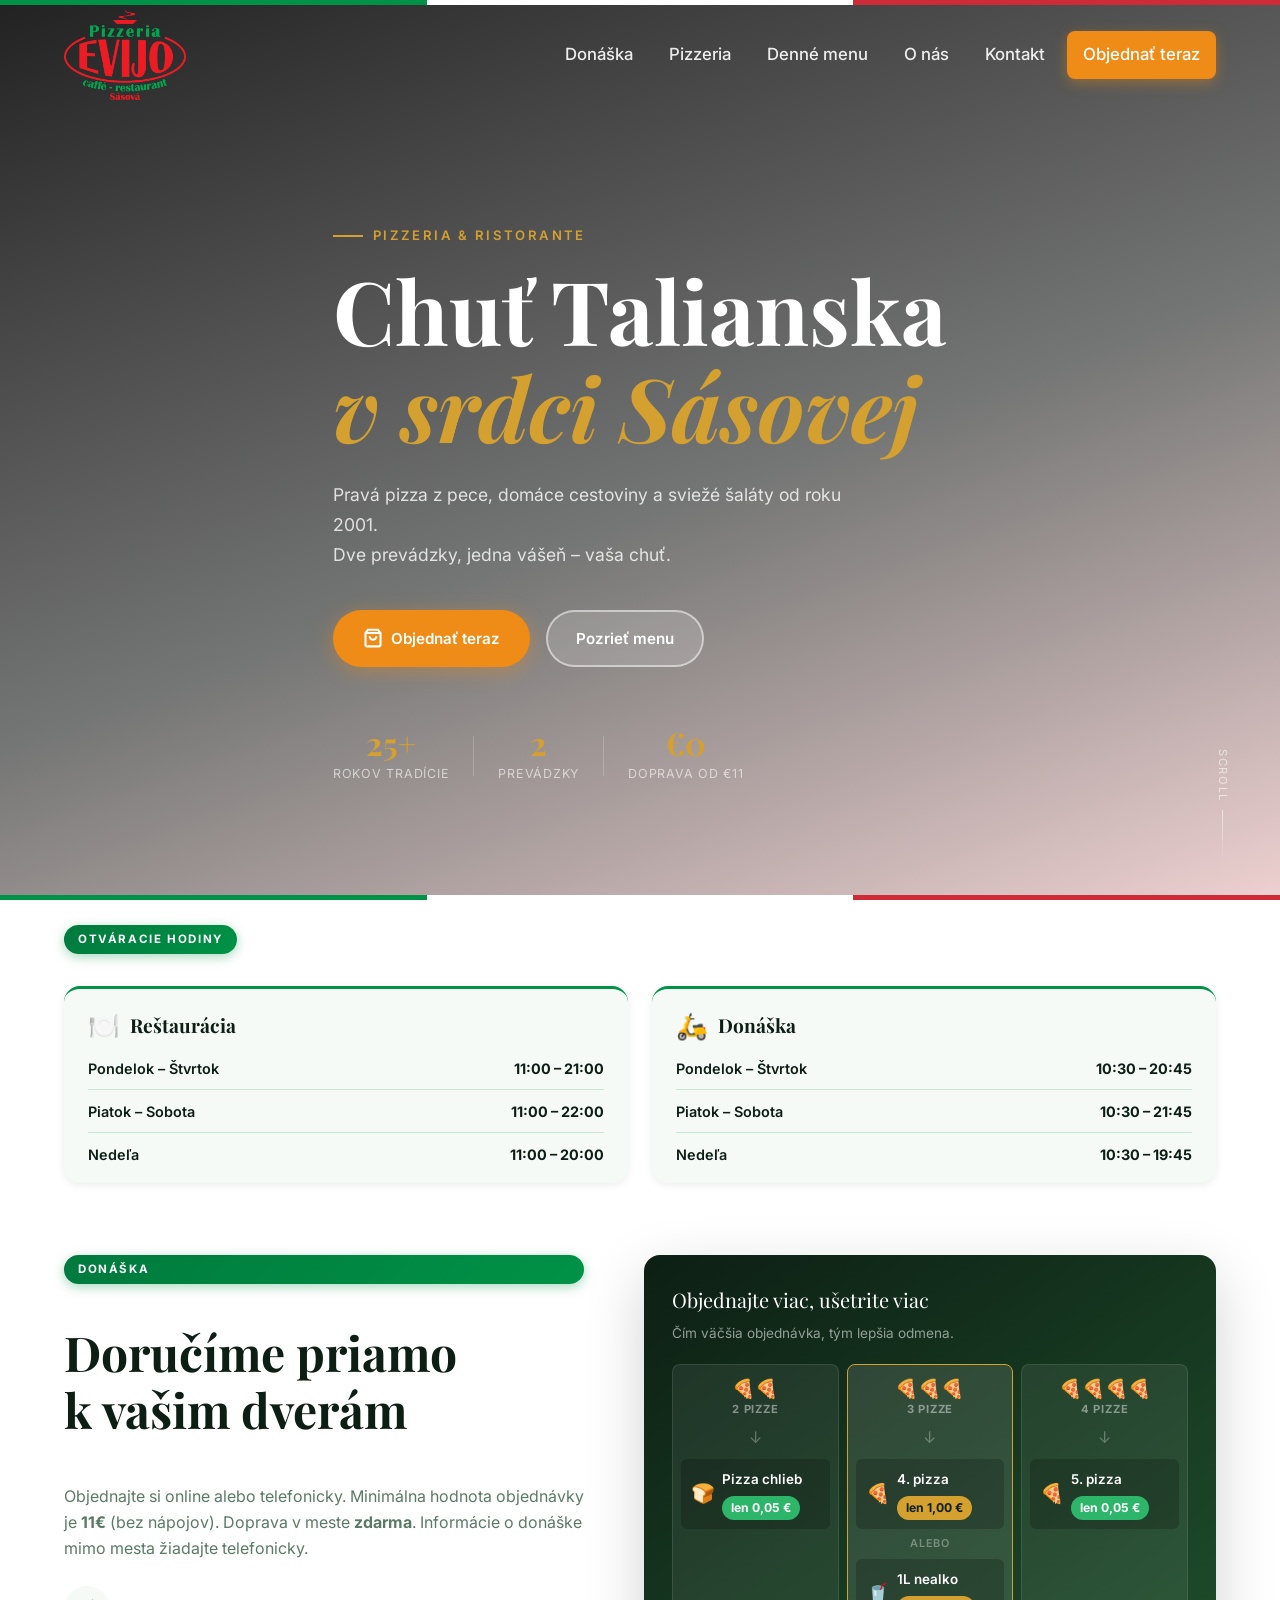
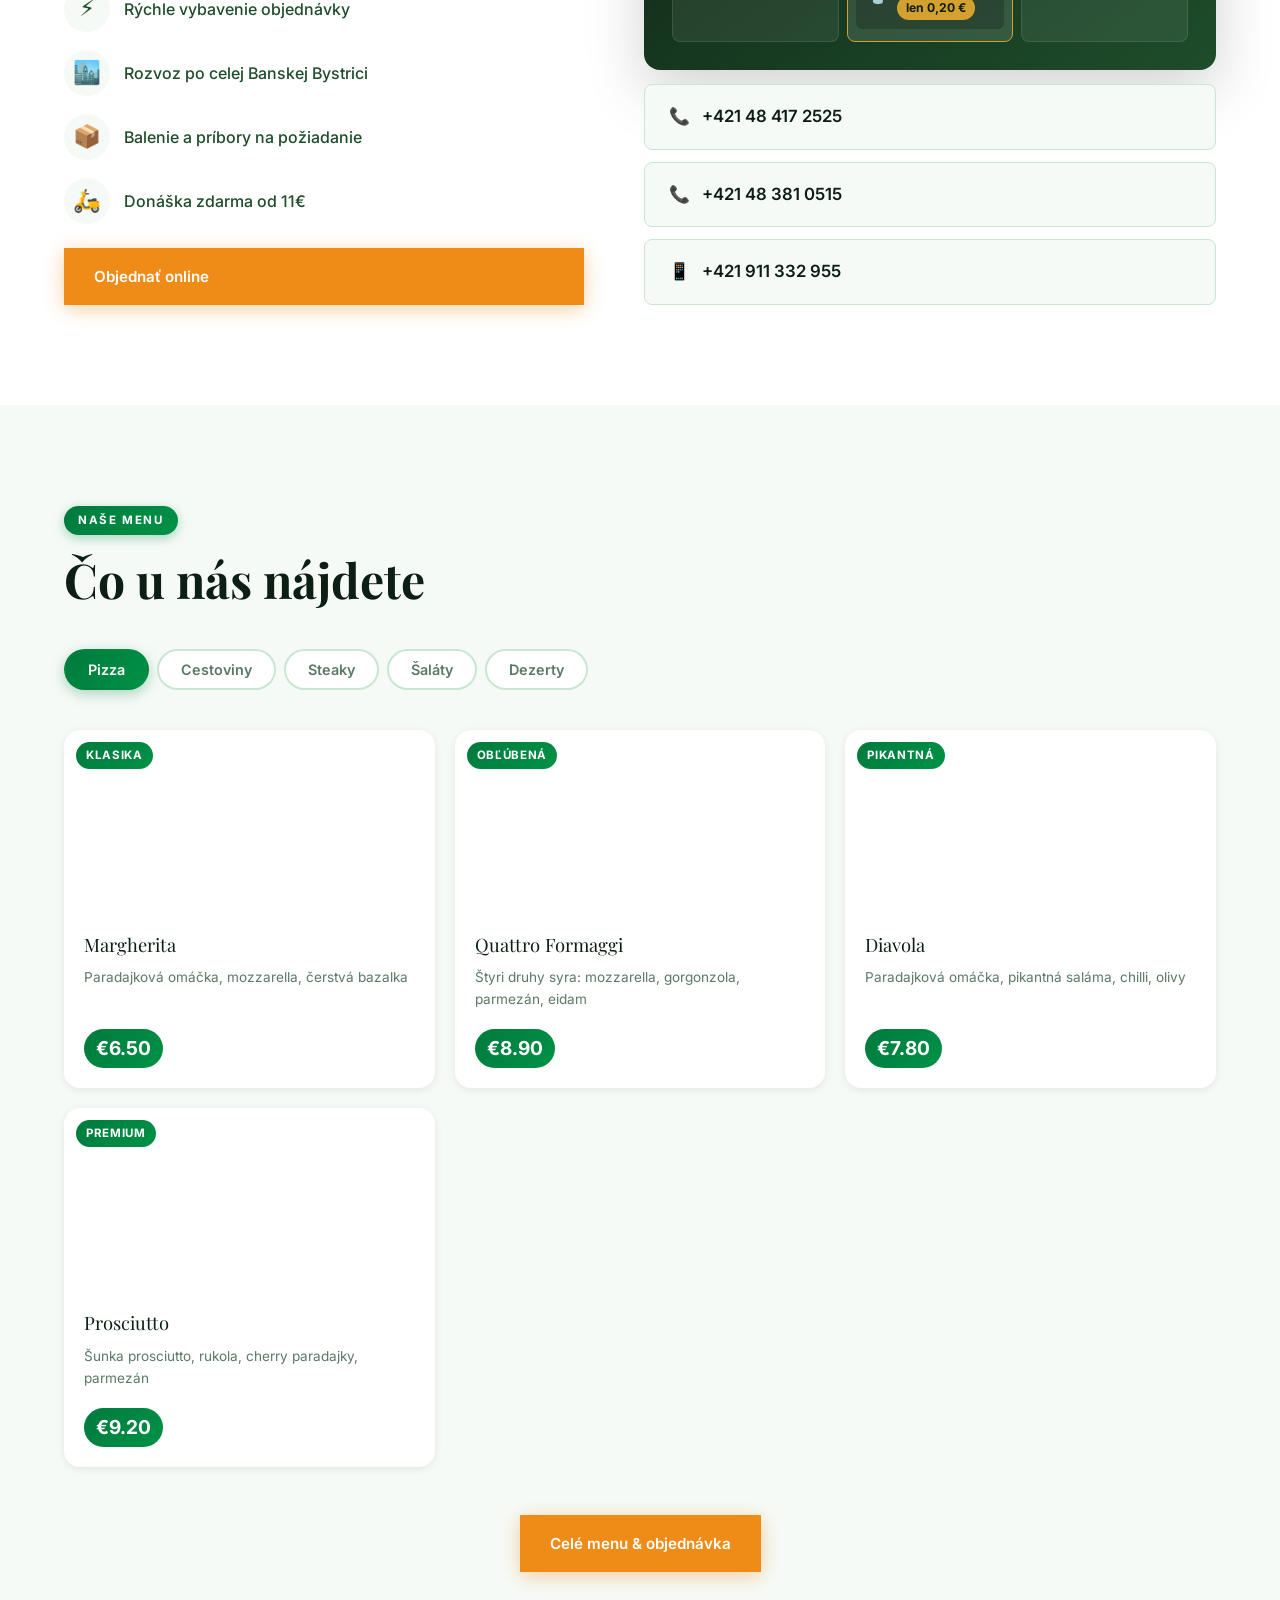
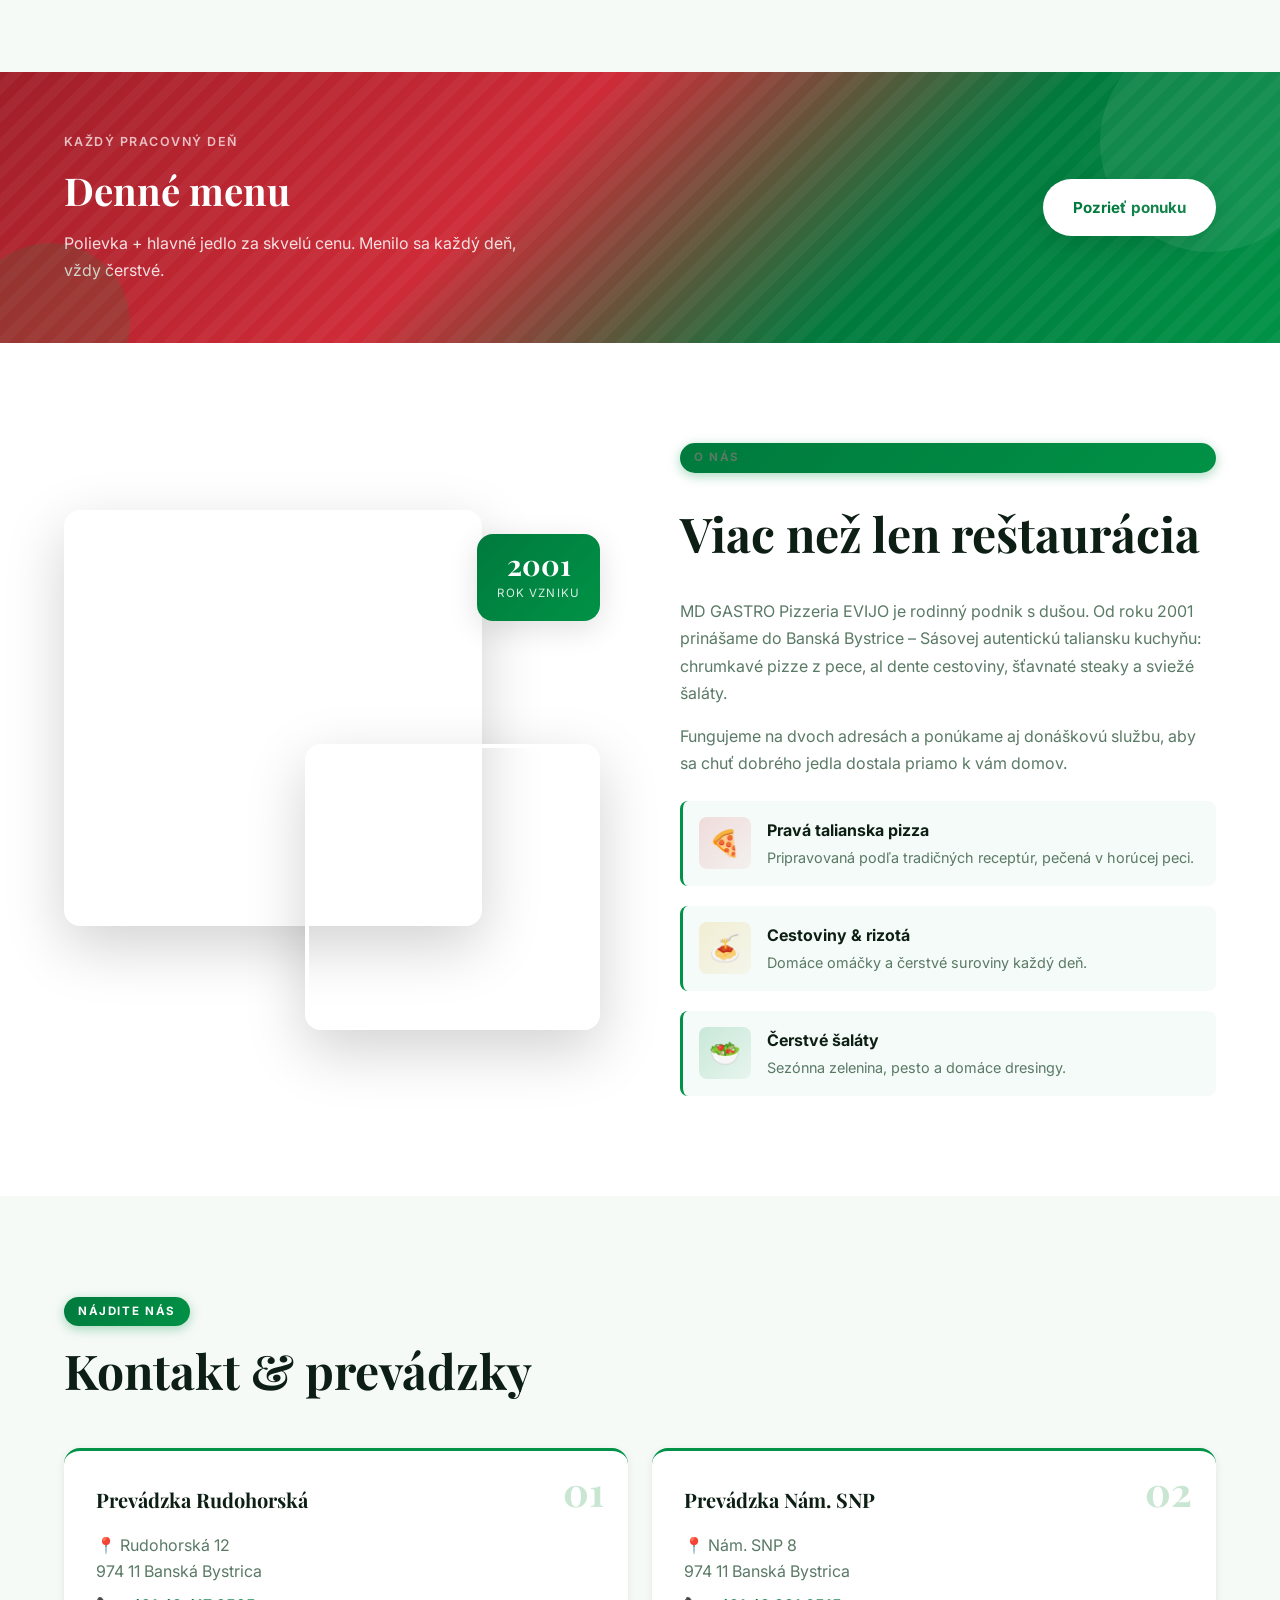
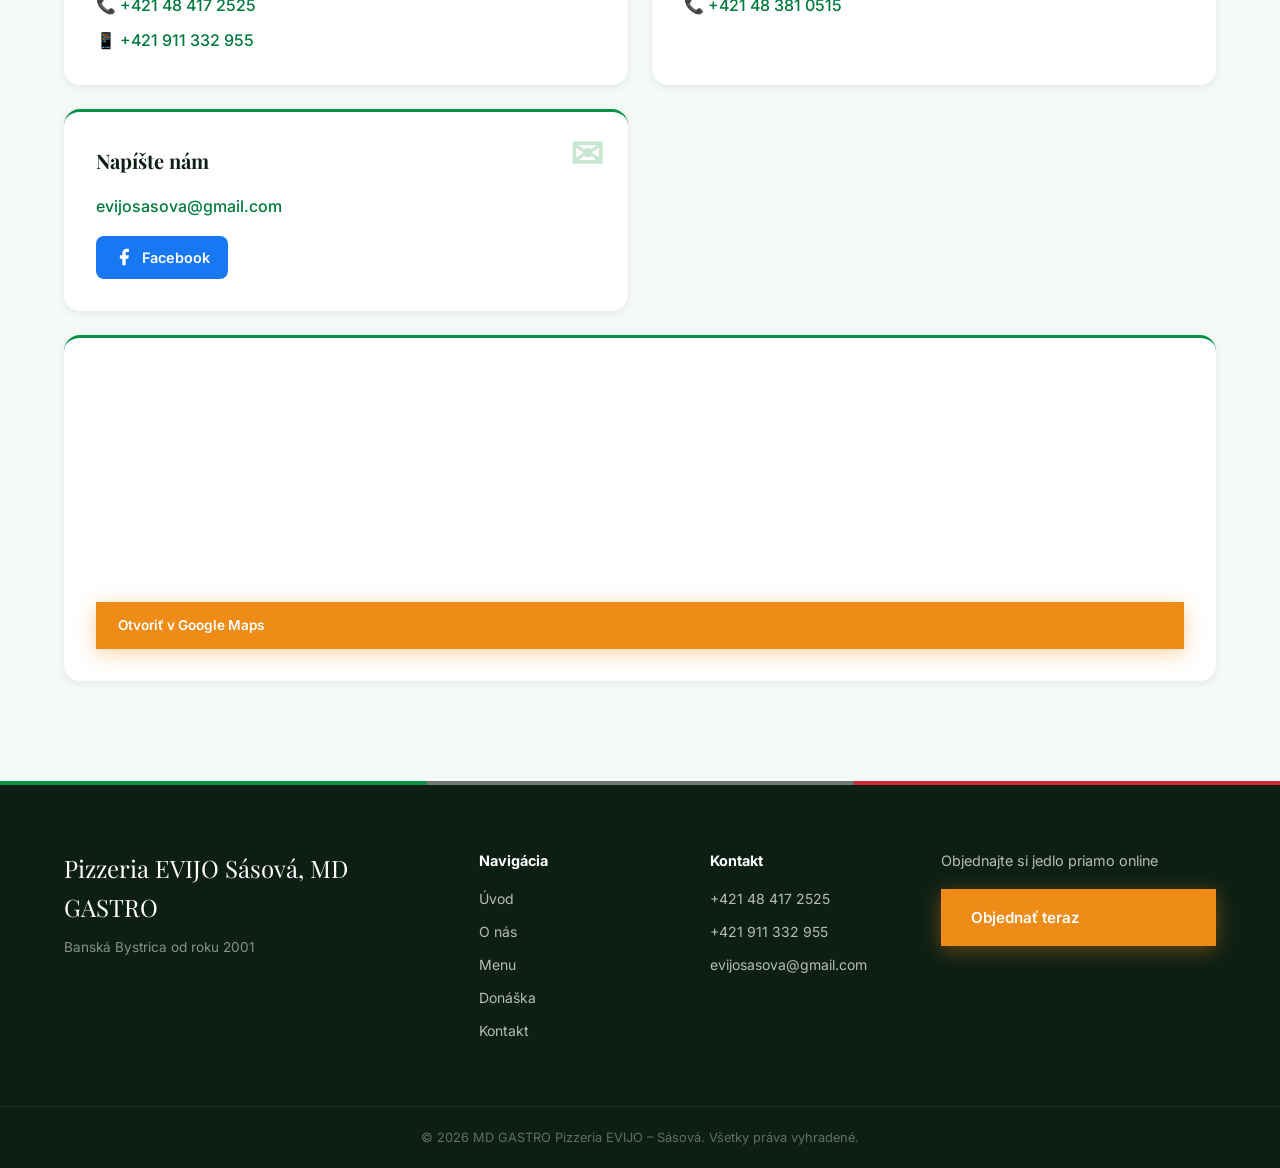
==== commit f517e8c1: "Fix logo path again" ====
--- a/index.html
+++ b/index.html
@@ -19,7 +19,7 @@
   <nav class="nav" id="nav">
     <div class="nav__inner">
       <a href="#home" class="nav__logo">
-        <img src="../evijo/logo2.png" alt="Evijo Sásová" class="nav__logo-img" />
+        <img src="logo2.png" alt="Evijo Sásová" class="nav__logo-img" />
       </a>
       <ul class="nav__links" id="navLinks">
         <li><a href="#delivery">Donáška</a></li>
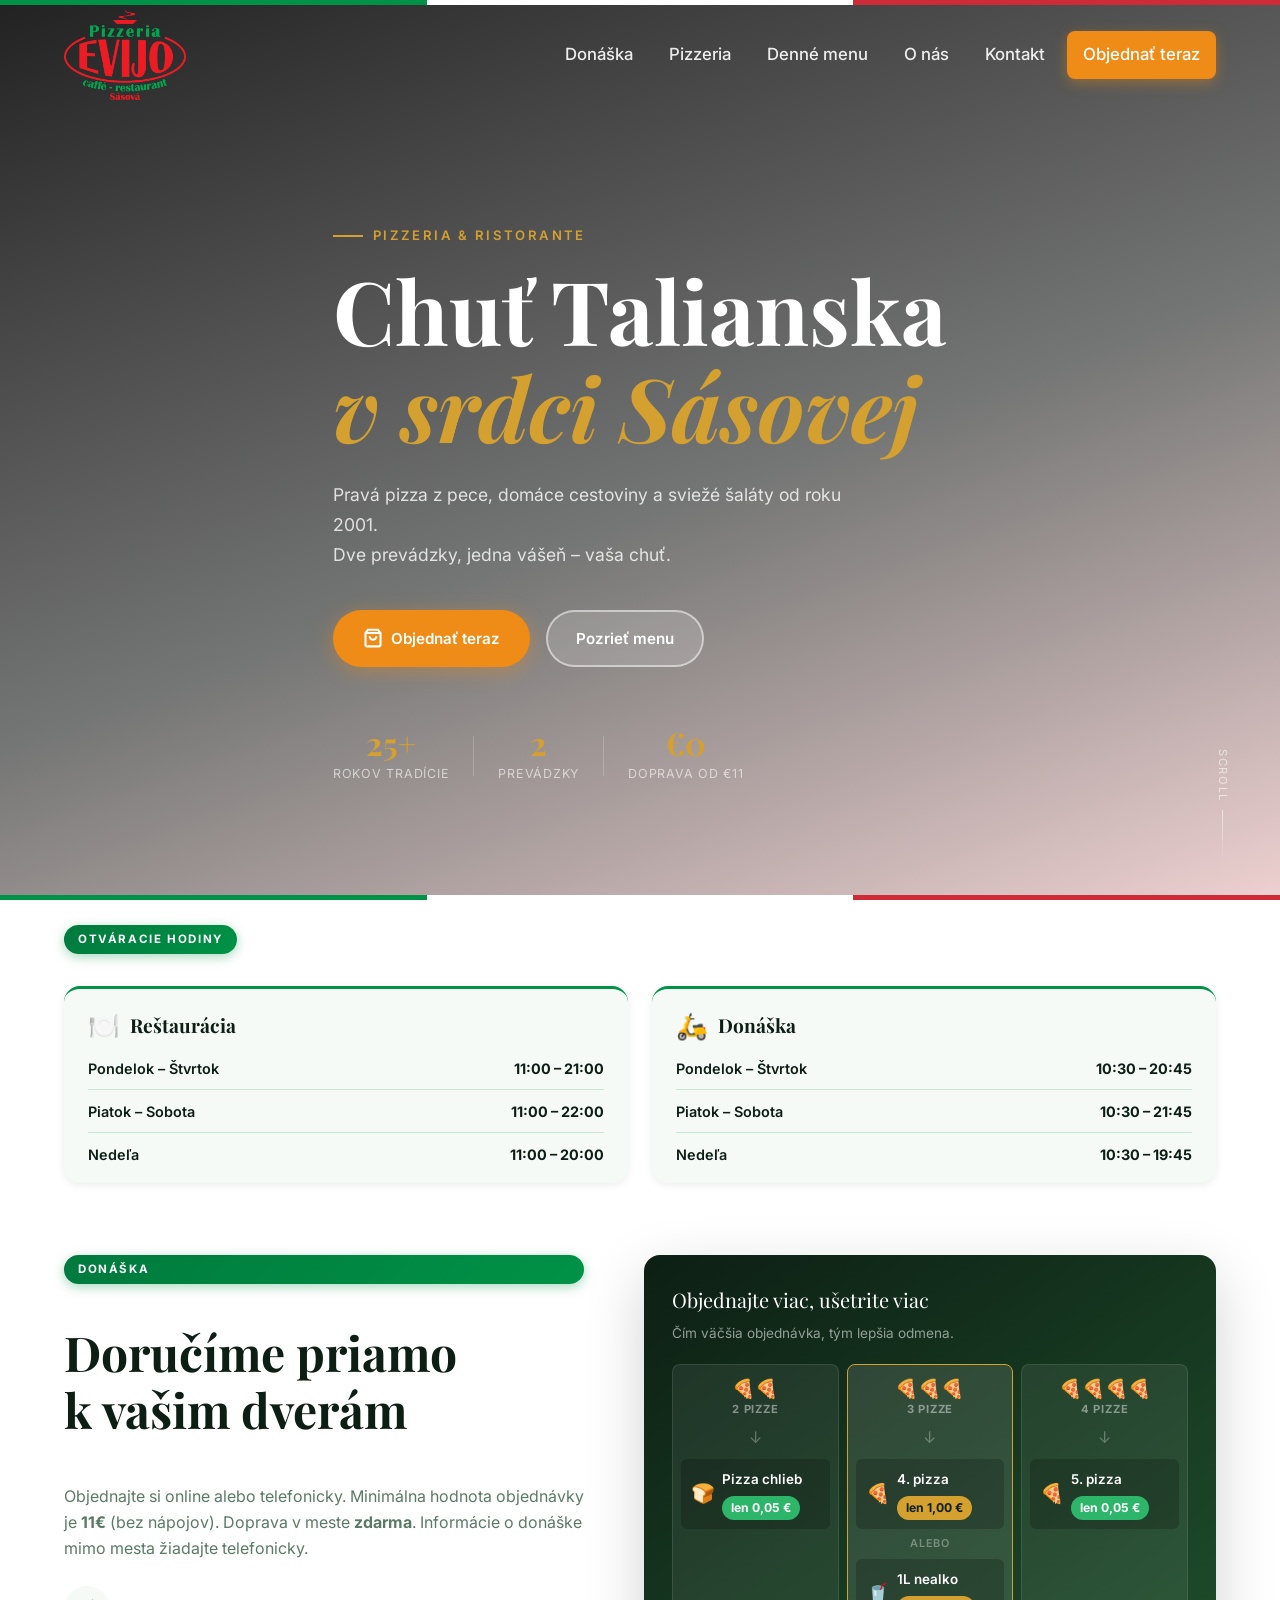
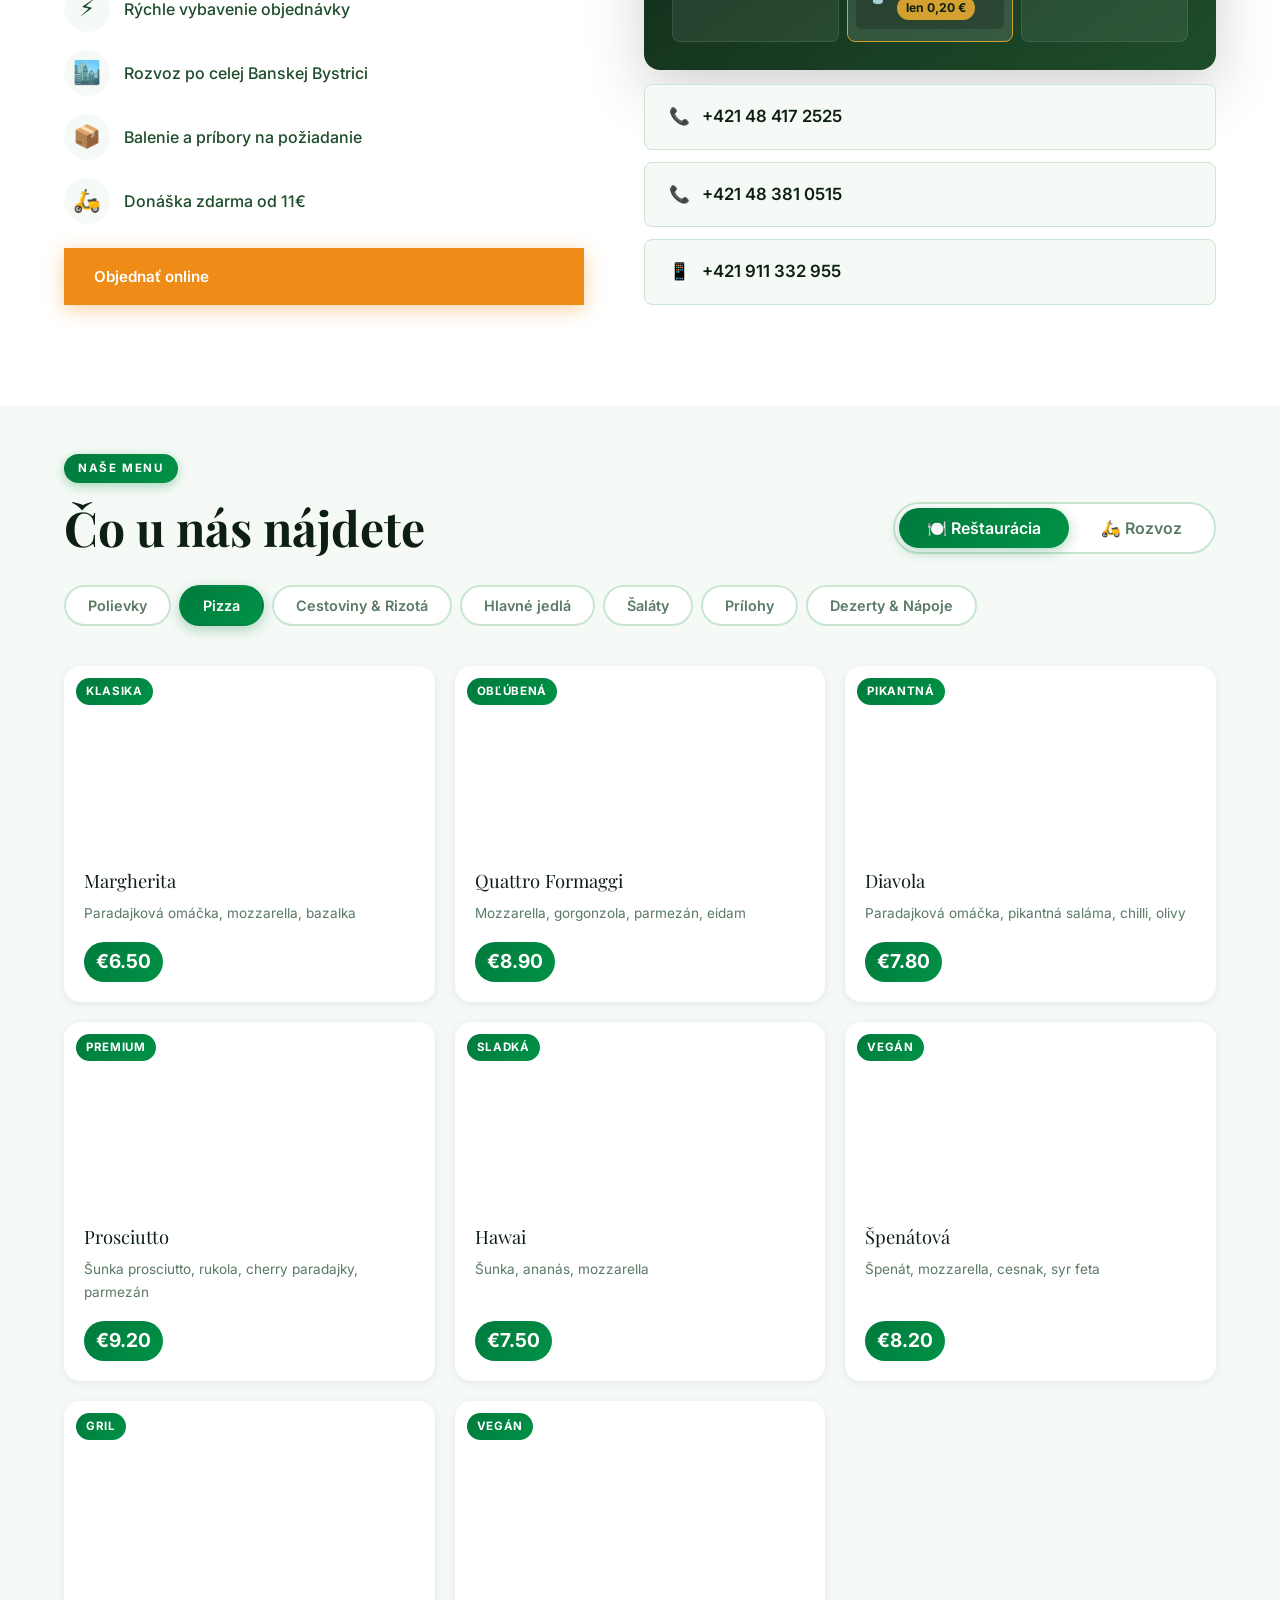
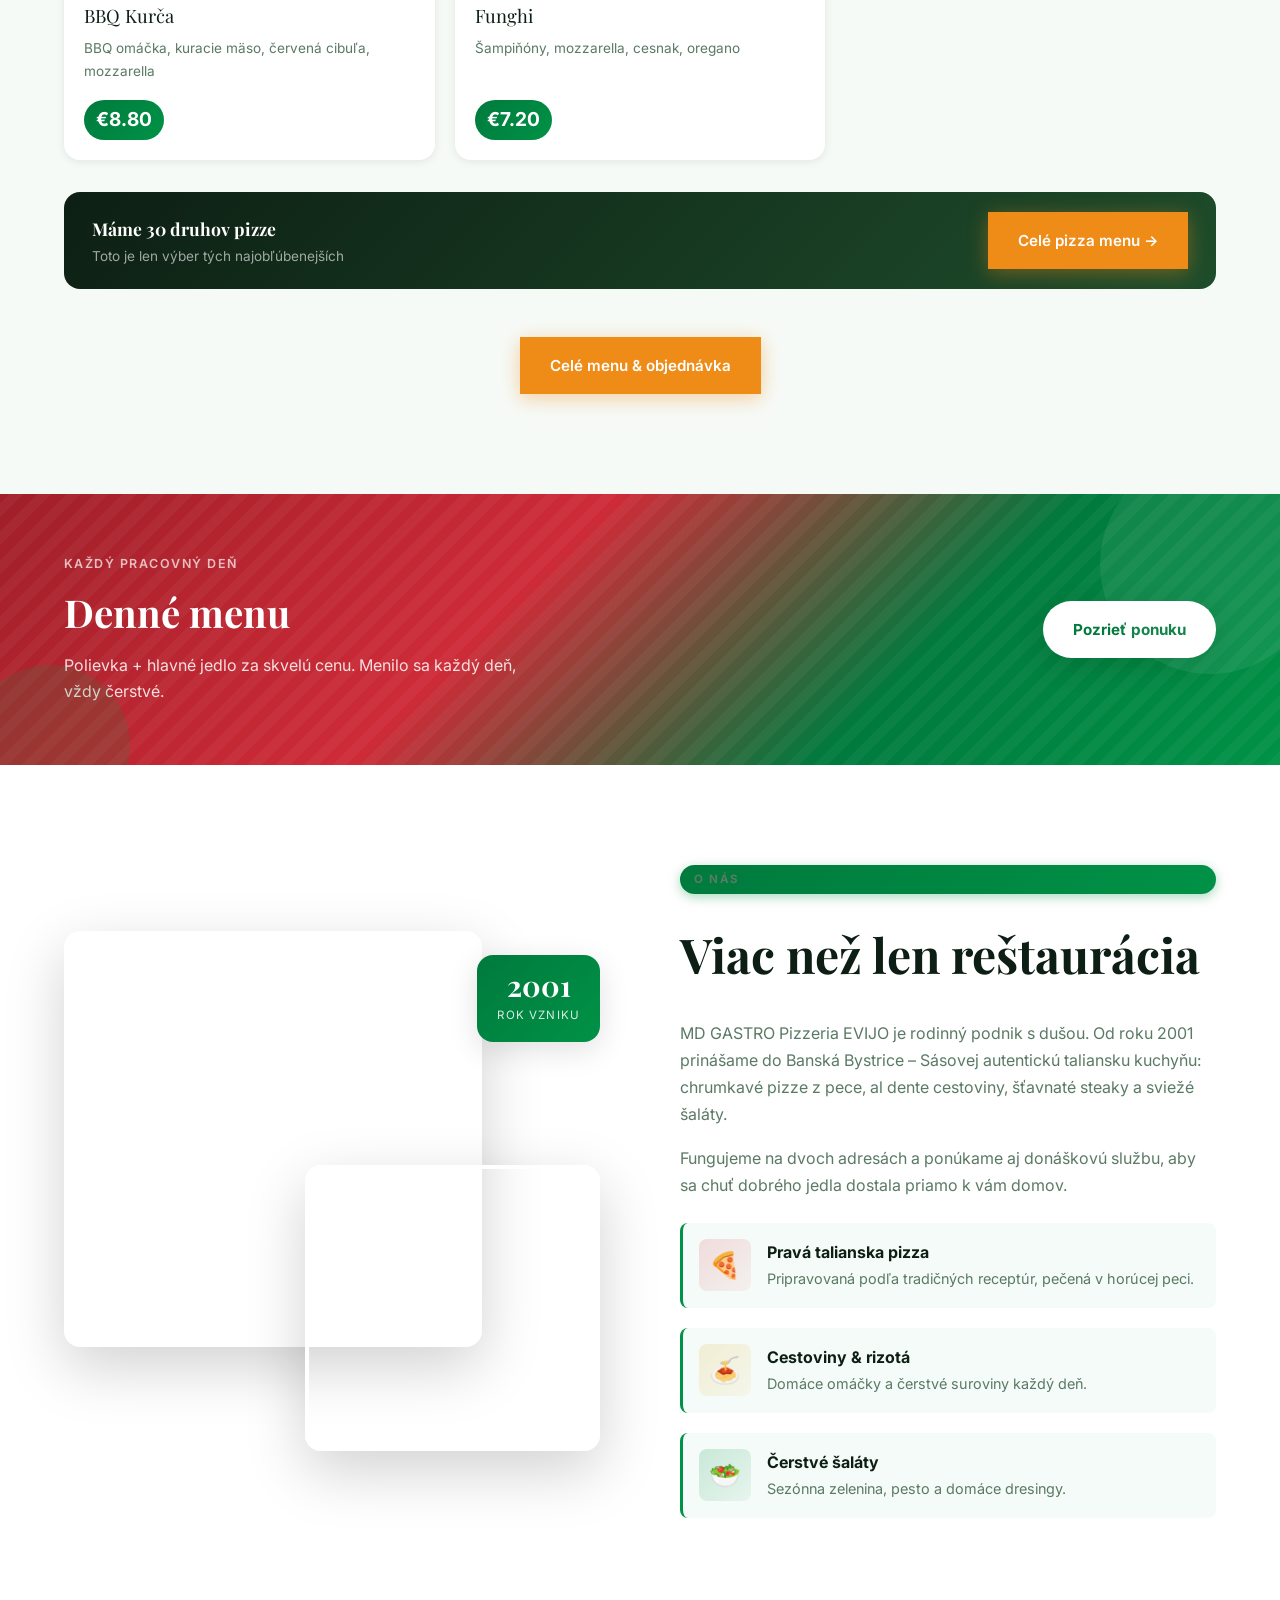
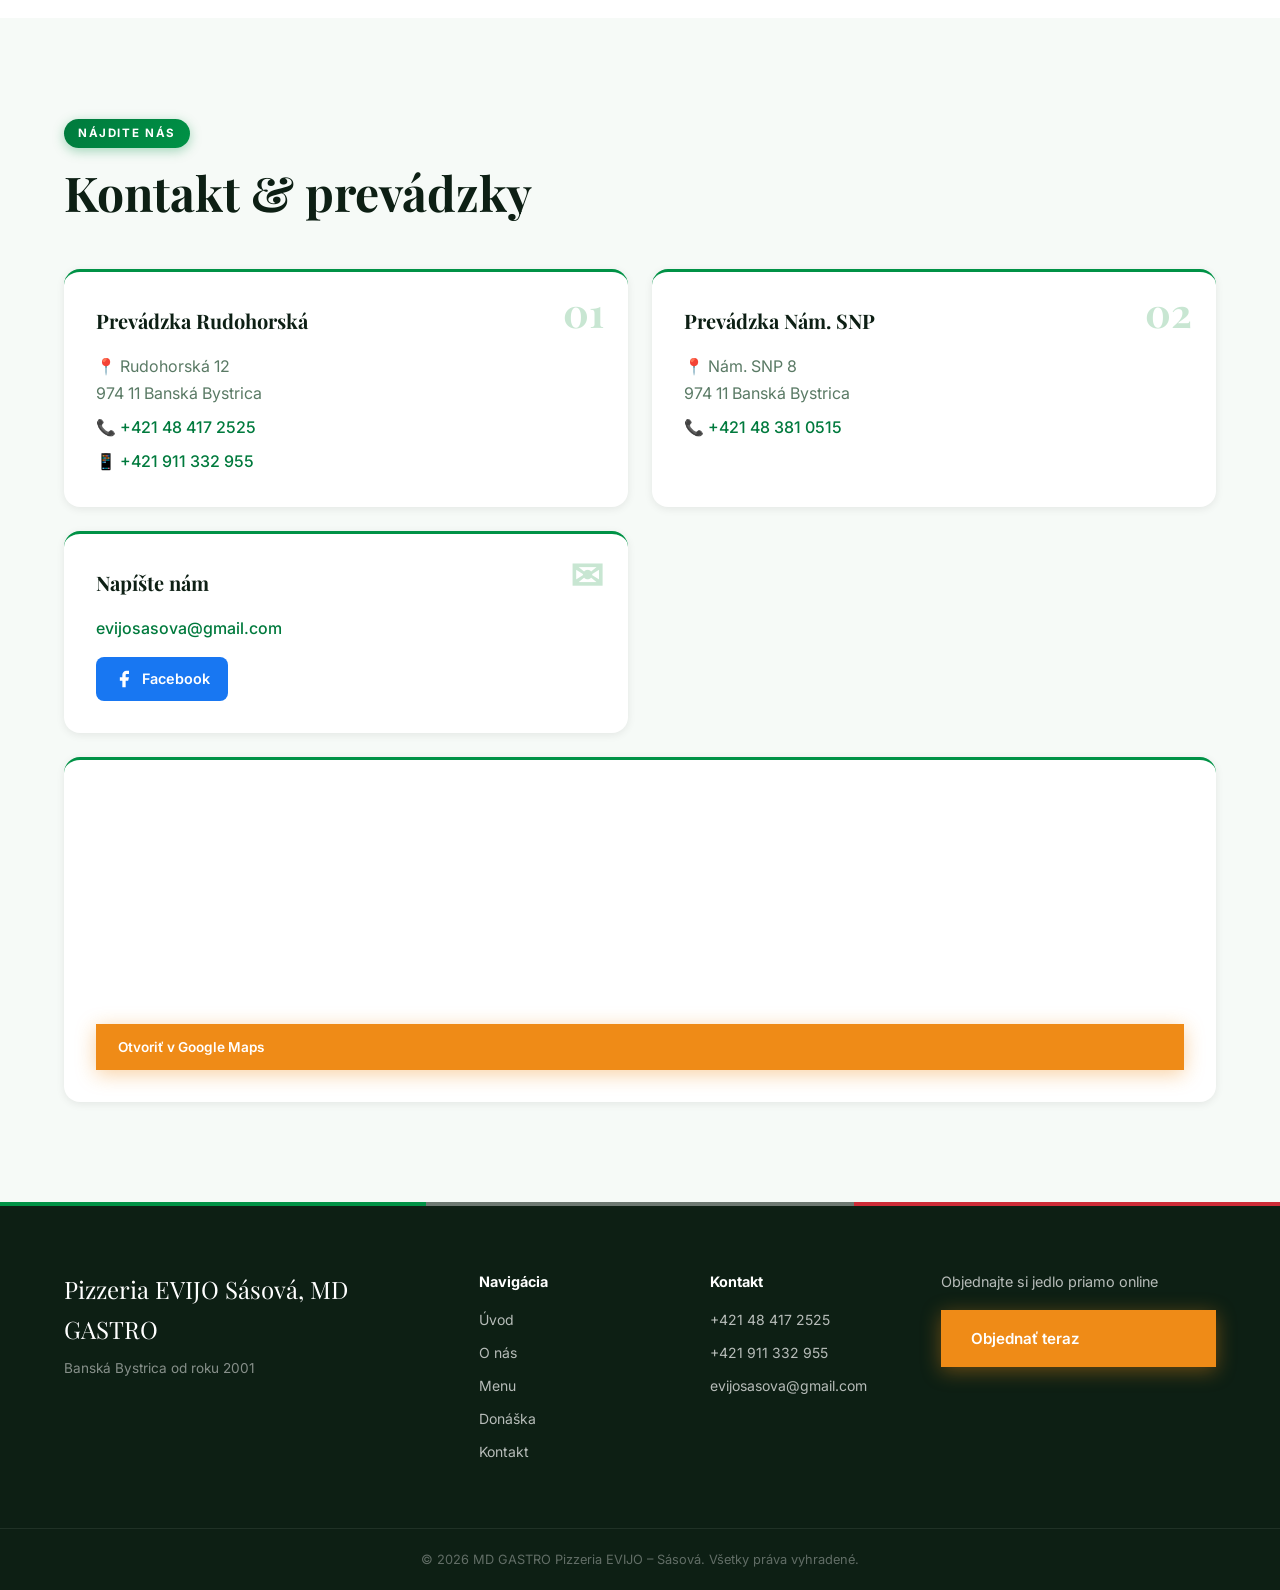
==== commit 66b94a44: "Add menu categories, pizza page, toggle layout" ====
--- a/index.html
+++ b/index.html
@@ -218,16 +218,33 @@
   <section class="menu section" id="menu">
     <div class="container">
       <p class="section__label">Naše menu</p>
-      <h2 class="section__title">Čo u nás nájdete</h2>
-      <div class="menu__tabs" id="menuTabs">
-        <button class="menu__tab active" data-cat="pizza">Pizza</button>
-        <button class="menu__tab" data-cat="pasta">Cestoviny</button>
-        <button class="menu__tab" data-cat="steaks">Steaky</button>
-        <button class="menu__tab" data-cat="salads">Šaláty</button>
-        <button class="menu__tab" data-cat="desserts">Dezerty</button>
+      <div class="menu__header">
+        <h2 class="section__title">Čo u nás nájdete</h2>
+        <div class="menu__toggle" id="menuToggle">
+          <button class="menu__toggle-btn active" data-mode="restaurant">🍽️ Reštaurácia</button>
+          <button class="menu__toggle-btn" data-mode="delivery">🛵 Rozvoz</button>
+        </div>
+      </div>
+      <div class="menu__controls">
+        <div class="menu__tabs" id="menuTabs">
+          <button class="menu__tab" data-cat="polievky">Polievky</button>
+          <button class="menu__tab active" data-cat="pizza">Pizza</button>
+          <button class="menu__tab" data-cat="cestoviny">Cestoviny & Rizotá</button>
+          <button class="menu__tab" data-cat="hlavne">Hlavné jedlá</button>
+          <button class="menu__tab" data-cat="salaty">Šaláty</button>
+          <button class="menu__tab" data-cat="prilohy">Prílohy</button>
+          <button class="menu__tab" data-cat="dezerty">Dezerty & Nápoje</button>
+        </div>
       </div>
       <div class="menu__grid" id="menuGrid">
         <!-- filled by JS -->
+      </div>
+      <div class="menu__pizza-cta" id="pizzaCta">
+        <div class="menu__pizza-cta-text">
+          <strong>Máme 30 druhov pizze</strong>
+          <span>Toto je len výber tých najobľúbenejších</span>
+        </div>
+        <a href="pizza.html" class="btn btn--primary">Celé pizza menu →</a>
       </div>
       <div class="menu__cta">
         <a href="javascript:void(0)" class="btn btn--primary glf-button" data-glf-cuid="a3c88eed-eb40-41ba-b81e-2e64607109a2" data-glf-ruid="2e44b3ce-e9ad-4f3e-a02a-becca4a63b6f">Celé menu &amp; objednávka</a>
--- a/style.css
+++ b/style.css
@@ -69,6 +69,7 @@
 /* === UTILITY === */
 .container { max-width: var(--max-w); margin: 0 auto; padding: 0 24px; }
 .section    { padding: 100px 0; scroll-margin-top: var(--nav-h); }
+.menu.section { padding-top: 48px; }
 
 .section__label {
   display: inline-flex;
@@ -427,13 +428,56 @@
 
 /* === MENU === */
 .menu { background: var(--cream); }
-.menu .section__title { margin-bottom: 40px; }
+
+.menu__header {
+  display: flex;
+  align-items: center;
+  justify-content: space-between;
+  gap: 16px;
+  flex-wrap: wrap;
+  margin-bottom: 28px;
+}
+.menu__header .section__title { margin-bottom: 0; }
+
+.menu__controls { margin-bottom: 40px; }
+
+.menu__toggle {
+  display: inline-flex;
+  background: var(--white);
+  border: 2px solid var(--border);
+  border-radius: var(--radius-pill);
+  padding: 4px;
+  gap: 4px;
+  flex-shrink: 0;
+}
+.menu__toggle-btn {
+  padding: 10px 28px;
+  border-radius: var(--radius-pill);
+  border: none;
+  background: transparent;
+  font-family: var(--font-body);
+  font-size: 1rem;
+  font-weight: 600;
+  color: var(--muted);
+  cursor: pointer;
+  transition: all .2s;
+}
+.menu__toggle-btn.active {
+  background: linear-gradient(135deg, var(--green-dk), var(--green));
+  color: var(--white);
+  box-shadow: 0 4px 14px rgba(0,122,61,.3);
+}
+.menu__empty {
+  color: var(--muted);
+  font-size: .95rem;
+  padding: 40px 0;
+  grid-column: 1 / -1;
+}
 
 .menu__tabs {
   display: flex;
   gap: 8px;
   flex-wrap: wrap;
-  margin-bottom: 40px;
 }
 .menu__tab {
   padding: 10px 22px;
@@ -459,8 +503,23 @@
   display: grid;
   grid-template-columns: repeat(auto-fill, minmax(280px, 1fr));
   gap: 20px;
+  margin-bottom: 32px;
+}
+
+.menu__pizza-cta {
+  display: none;
+  align-items: center;
+  justify-content: space-between;
+  gap: 20px;
+  background: linear-gradient(135deg, var(--dark), var(--mid));
+  border-radius: var(--radius);
+  padding: 20px 28px;
   margin-bottom: 48px;
-}
+  color: var(--white);
+}
+.menu__pizza-cta-text { display: flex; flex-direction: column; gap: 2px; }
+.menu__pizza-cta-text strong { font-family: var(--font-display); font-size: 1.1rem; }
+.menu__pizza-cta-text span { font-size: .85rem; color: rgba(255,255,255,.6); }
 
 .menu-card {
   background: var(--white);
@@ -1089,3 +1148,59 @@
   .delivery__free-banner-left { flex-direction: column; }
   .delivery__free-banner-mid { border: none; border-top: 1px solid rgba(255,255,255,.2); border-bottom: 1px solid rgba(255,255,255,.2); padding: 16px 0; width: 100%; }
 }
+
+/* === PIZZA PAGE === */
+.pizza-hero {
+  position: relative;
+  min-height: 340px;
+  display: flex;
+  align-items: center;
+  padding-top: var(--nav-h);
+}
+.pizza-hero__bg {
+  position: absolute; inset: 0;
+  background-image: url('https://images.unsplash.com/photo-1513104890138-7c749659a591?w=1400&q=80');
+  background-size: cover;
+  background-position: center;
+}
+.pizza-hero__overlay {
+  position: absolute; inset: 0;
+  background: linear-gradient(135deg, rgba(13,31,20,.85), rgba(30,77,43,.75));
+}
+.pizza-hero__content {
+  position: relative;
+  z-index: 1;
+  color: var(--white);
+  padding-top: 48px;
+  padding-bottom: 48px;
+}
+.pizza-hero__back {
+  display: inline-flex;
+  align-items: center;
+  gap: 6px;
+  color: rgba(255,255,255,.7);
+  font-size: .85rem;
+  font-weight: 600;
+  margin-bottom: 20px;
+  transition: color .2s;
+}
+.pizza-hero__back:hover { color: var(--white); }
+.pizza-hero__title {
+  font-family: var(--font-display);
+  font-size: clamp(2rem, 4vw, 3rem);
+  line-height: 1.2;
+  margin-bottom: 12px;
+}
+.pizza-hero__title em { color: var(--gold); font-style: italic; }
+.pizza-hero__desc { font-size: 1rem; color: rgba(255,255,255,.7); }
+
+.pizza-list { background: var(--cream); }
+.pizza-list__mode {
+  display: inline-flex;
+  background: var(--white);
+  border: 2px solid var(--border);
+  border-radius: var(--radius-pill);
+  padding: 4px;
+  gap: 4px;
+  margin-bottom: 40px;
+}
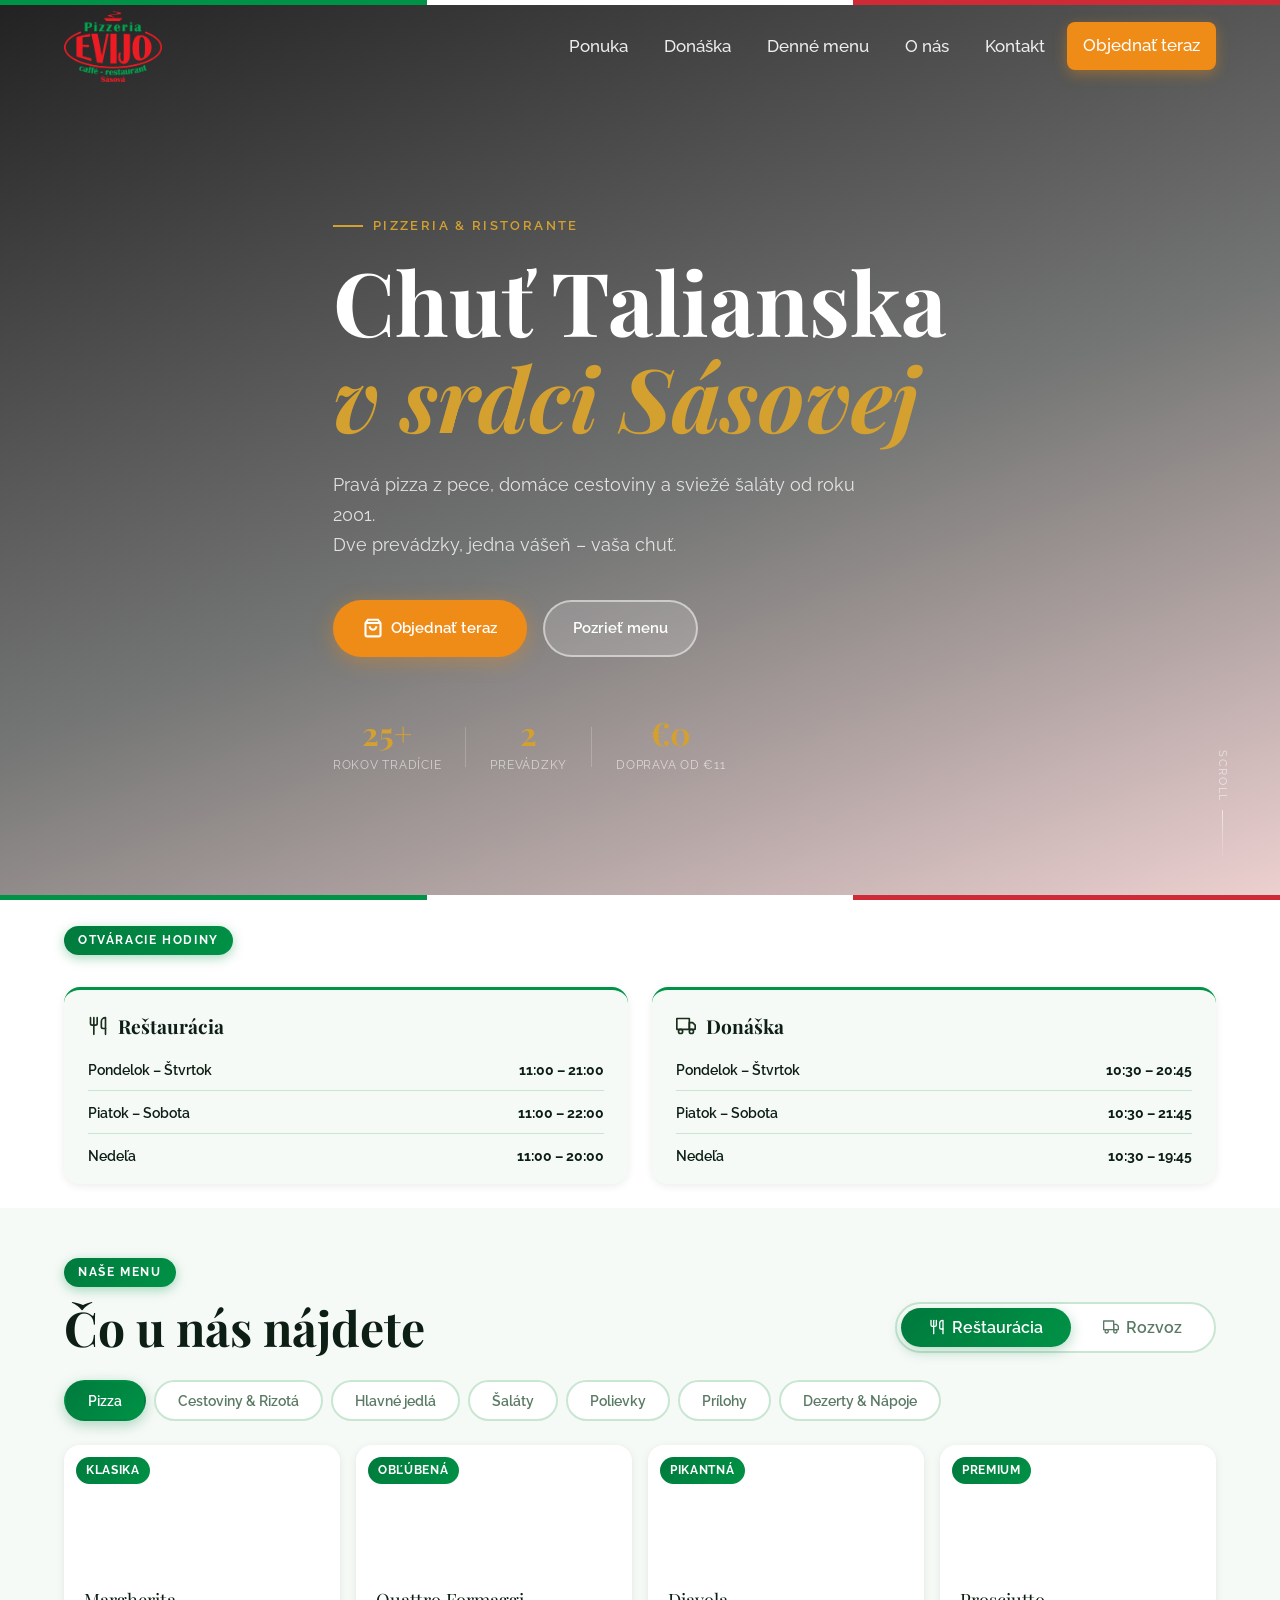
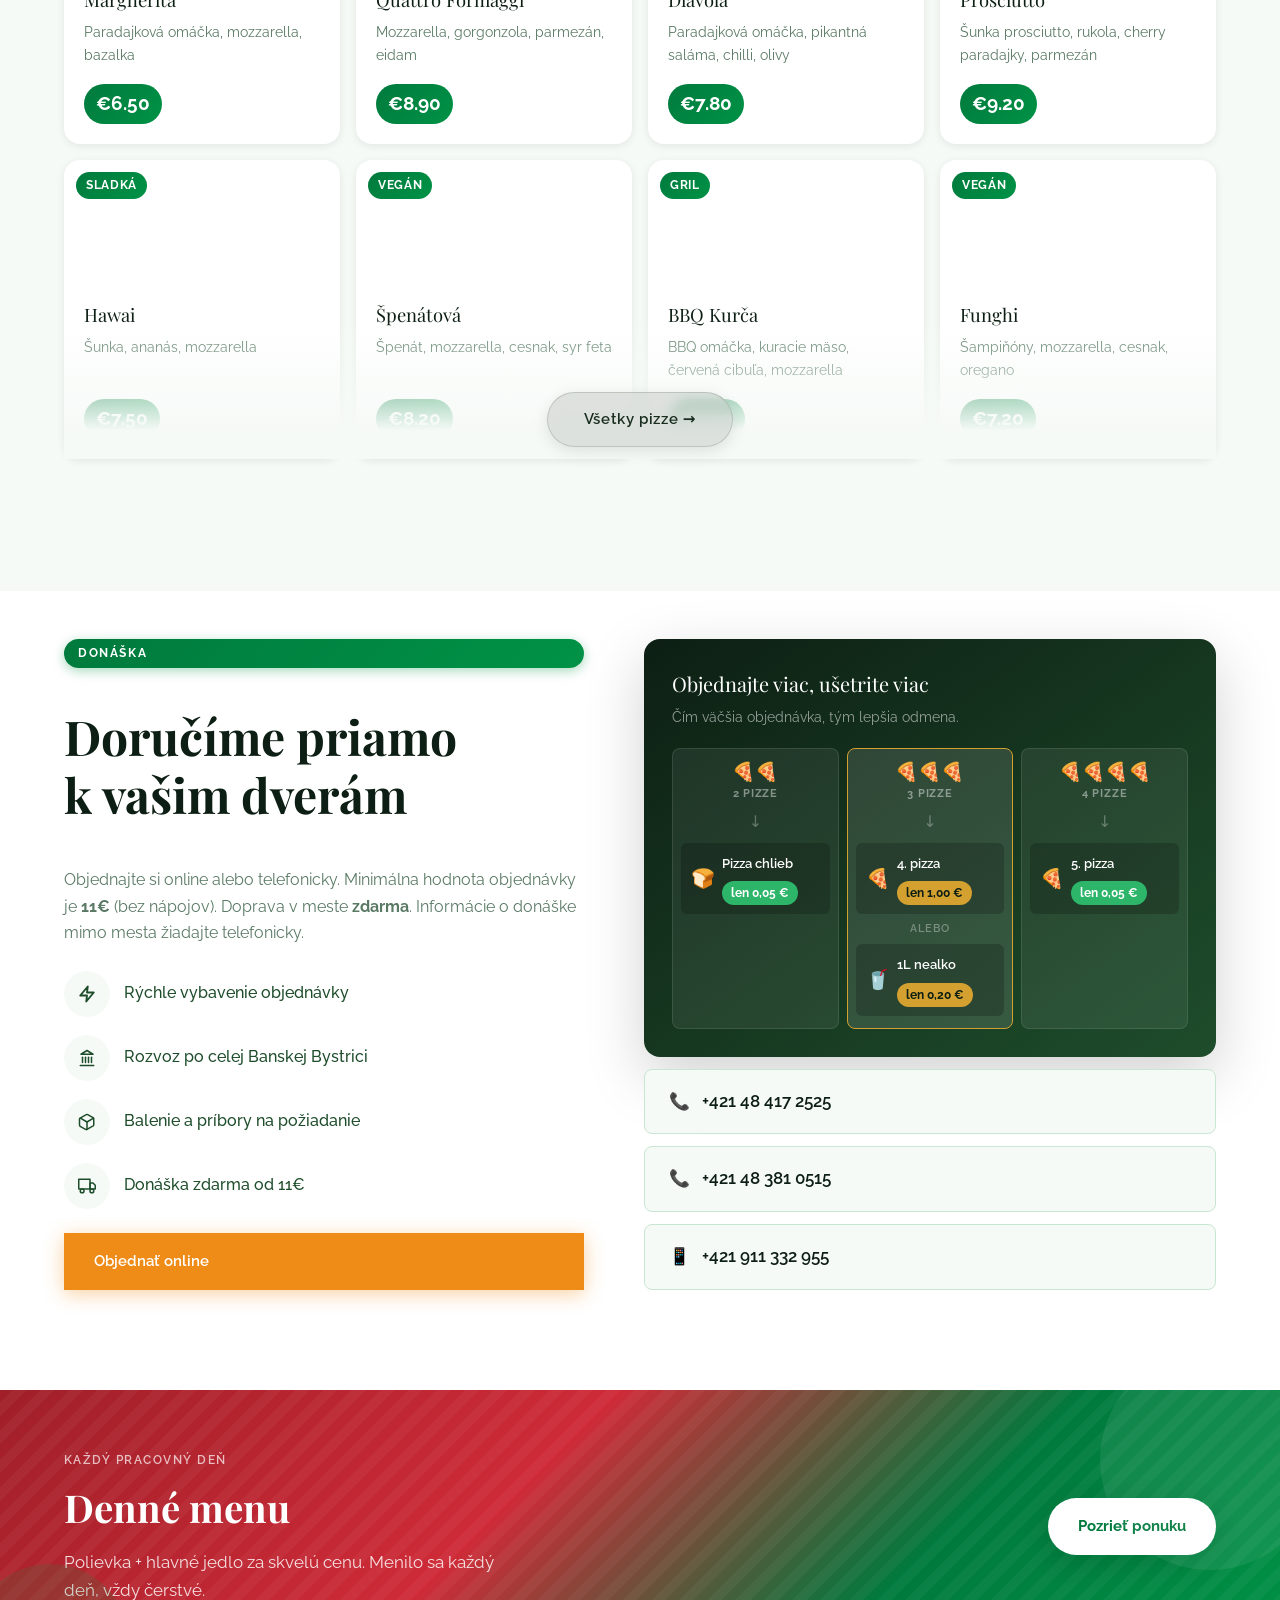
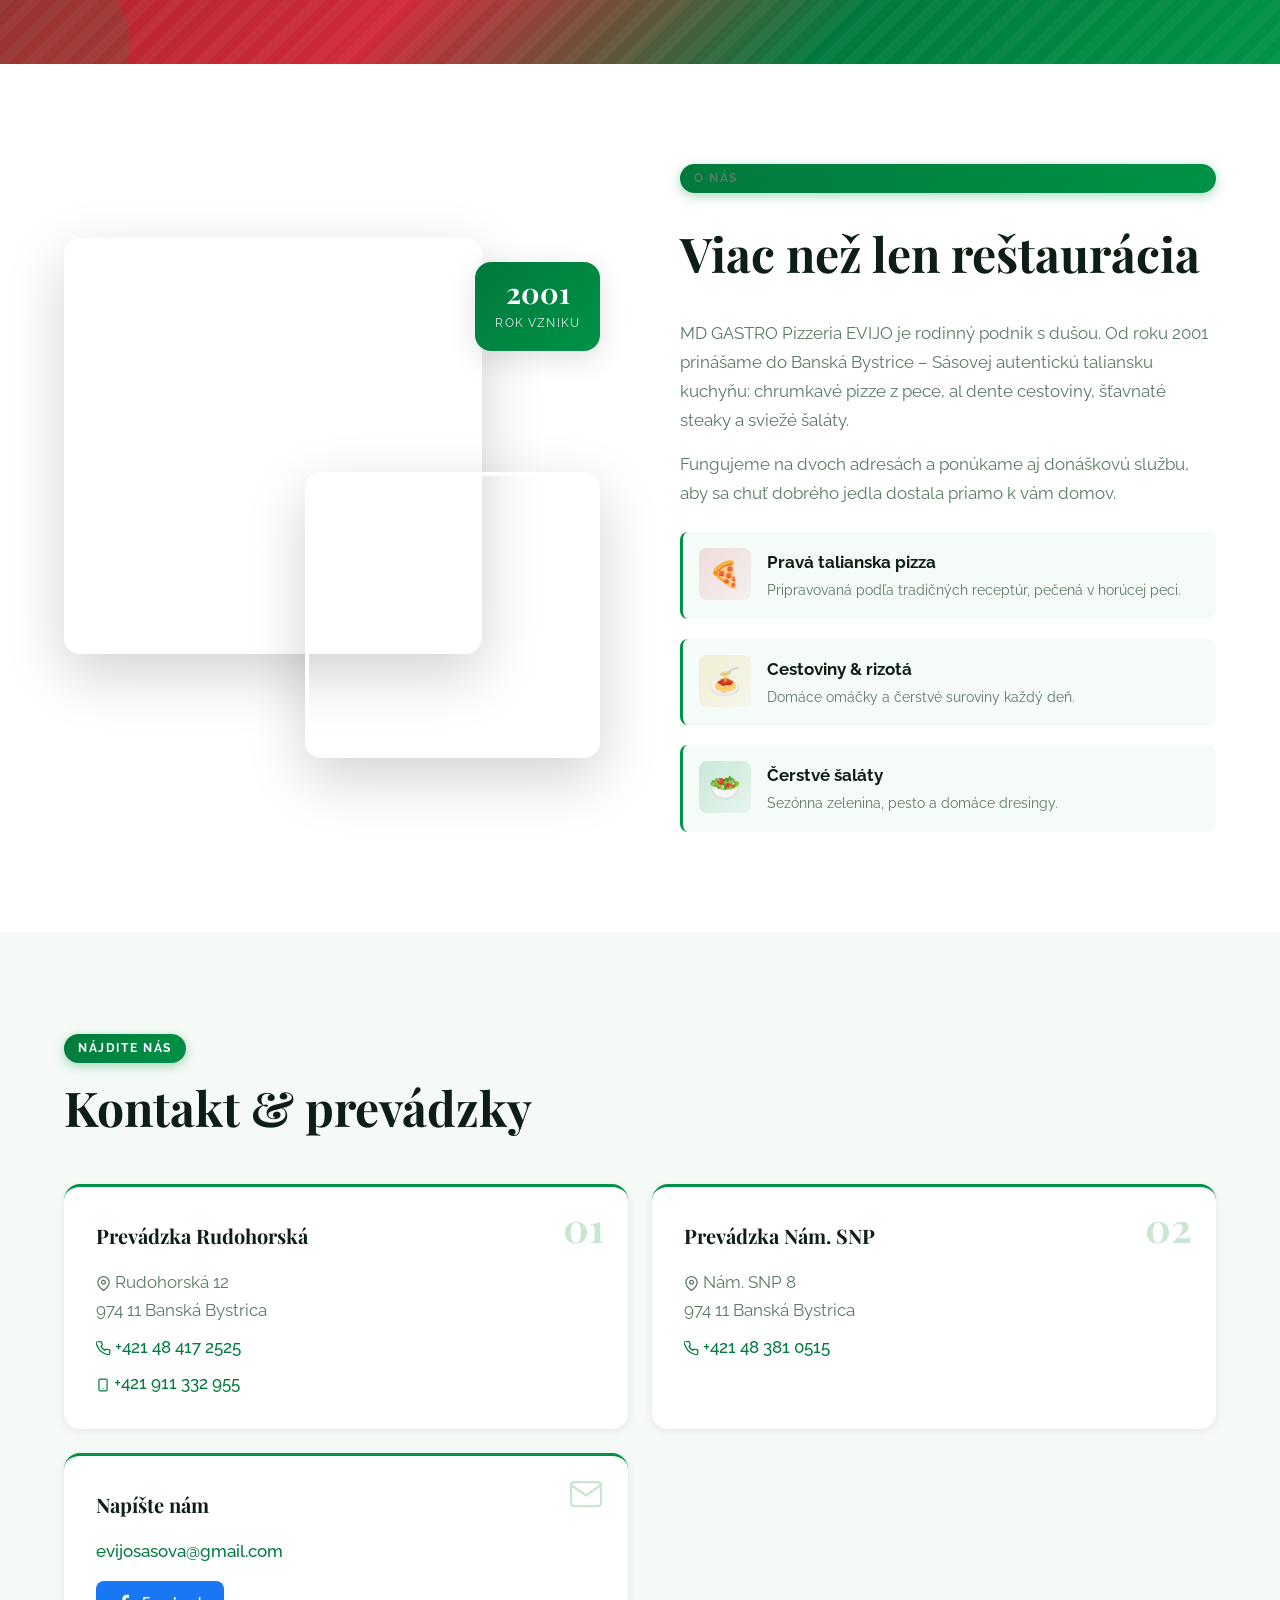
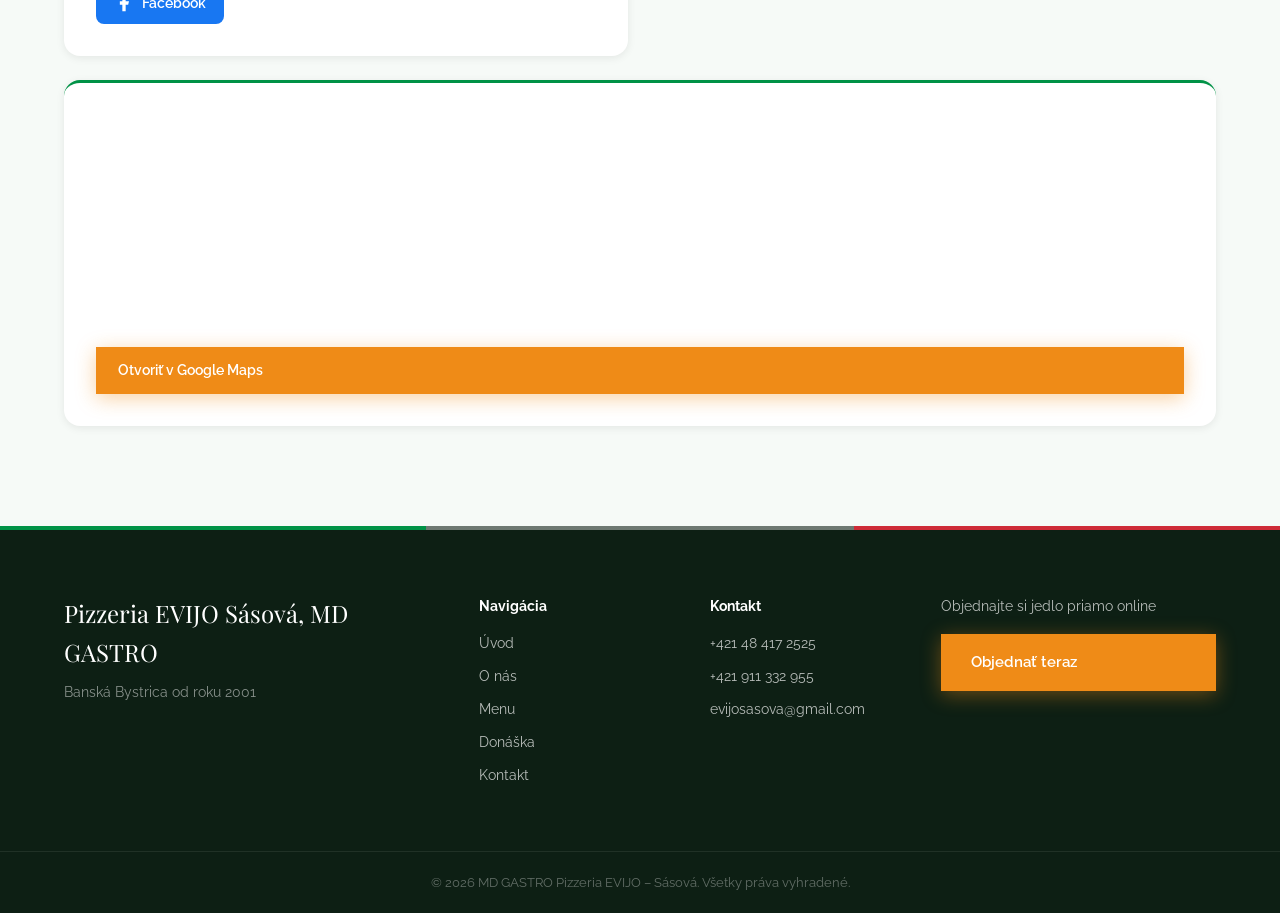
==== commit 6e4ed46b: "UI improvements: menu categories, pizza page, layout and style refactor Co-Authored-By: Claude Sonne" ====
--- a/index.html
+++ b/index.html
@@ -6,7 +6,7 @@
   <title>Pizzeria EVIJO – Sásová, Banská Bystrica</title>
   <link rel="preconnect" href="https://fonts.googleapis.com" />
   <link rel="preconnect" href="https://fonts.gstatic.com" crossorigin />
-  <link href="https://fonts.googleapis.com/css2?family=Playfair+Display:ital,wght@0,700;1,400&family=Inter:wght@400;500;600&display=swap" rel="stylesheet" />
+  <link href="https://fonts.googleapis.com/css2?family=Playfair+Display:ital,wght@0,700;1,400&family=Raleway:wght@400;500;600&display=swap" rel="stylesheet" />
   <link rel="stylesheet" href="style.css" />
   <style>.glf-btn-widget,#glf-btn-widget,[class*="glf-btn"],[id*="glf-btn"]{display:none!important}</style>
 </head>
@@ -22,8 +22,8 @@
         <img src="logo2.png" alt="Evijo Sásová" class="nav__logo-img" />
       </a>
       <ul class="nav__links" id="navLinks">
+        <li><a href="#menu">Ponuka</a></li>
         <li><a href="#delivery">Donáška</a></li>
-        <li><a href="#menu">Pizzeria</a></li>
         <li><a href="#daily">Denné menu</a></li>
         <li><a href="#about">O nás</a></li>
         <li><a href="#contact">Kontakt</a></li>
@@ -76,7 +76,7 @@
     <div class="container hours-bar__inner" style="margin-top:16px;">
       <div class="hours-bar__group">
         <div class="hours-bar__heading">
-          <span class="hours-bar__icon">🍽️</span>
+          <span class="hours-bar__icon"><svg width="20" height="20" viewBox="0 0 24 24" fill="none" stroke="currentColor" stroke-width="2" stroke-linecap="round" stroke-linejoin="round" aria-hidden="true"><path d="M3 2v7c0 1.1.9 2 2 2h4a2 2 0 002-2V2"/><path d="M7 2v20"/><path d="M21 15V2a5 5 0 00-5 5v6c0 1.1.9 2 2 2h3"/><path d="M21 15v7"/></svg></span>
           <span class="hours-bar__label">Reštaurácia</span>
         </div>
         <div class="hours-bar__rows">
@@ -87,7 +87,7 @@
       </div>
       <div class="hours-bar__group">
         <div class="hours-bar__heading">
-          <span class="hours-bar__icon">🛵</span>
+          <span class="hours-bar__icon"><svg width="20" height="20" viewBox="0 0 24 24" fill="none" stroke="currentColor" stroke-width="2" stroke-linecap="round" stroke-linejoin="round" aria-hidden="true"><rect x="1" y="3" width="15" height="13"/><polygon points="16 8 20 8 23 11 23 16 16 16 16 8"/><circle cx="5.5" cy="18.5" r="2.5"/><circle cx="18.5" cy="18.5" r="2.5"/></svg></span>
           <span class="hours-bar__label">Donáška</span>
         </div>
         <div class="hours-bar__rows">
@@ -98,6 +98,39 @@
       </div>
     </div>
   </div>
+
+  <!-- MENU PREVIEW -->
+  <section class="menu section" id="menu">
+    <div class="container">
+      <p class="section__label">Naše menu</p>
+      <div class="menu__header">
+        <h2 class="section__title">Čo u nás nájdete</h2>
+        <div class="menu__toggle" id="menuToggle">
+          <button class="menu__toggle-btn active" data-mode="restaurant"><svg width="16" height="16" viewBox="0 0 24 24" fill="none" stroke="currentColor" stroke-width="2" stroke-linecap="round" stroke-linejoin="round" aria-hidden="true"><path d="M3 2v7c0 1.1.9 2 2 2h4a2 2 0 002-2V2"/><path d="M7 2v20"/><path d="M21 15V2a5 5 0 00-5 5v6c0 1.1.9 2 2 2h3"/><path d="M21 15v7"/></svg> Reštaurácia</button>
+          <button class="menu__toggle-btn" data-mode="delivery"><svg width="16" height="16" viewBox="0 0 24 24" fill="none" stroke="currentColor" stroke-width="2" stroke-linecap="round" stroke-linejoin="round" aria-hidden="true"><rect x="1" y="3" width="15" height="13"/><polygon points="16 8 20 8 23 11 23 16 16 16 16 8"/><circle cx="5.5" cy="18.5" r="2.5"/><circle cx="18.5" cy="18.5" r="2.5"/></svg> Rozvoz</button>
+        </div>
+      </div>
+      <div class="menu__controls">
+        <div class="menu__tabs" id="menuTabs">
+          <button class="menu__tab active" data-cat="pizza">Pizza</button>
+          <button class="menu__tab" data-cat="cestoviny">Cestoviny & Rizotá</button>
+          <button class="menu__tab" data-cat="hlavne">Hlavné jedlá</button>
+          <button class="menu__tab" data-cat="salaty">Šaláty</button>
+          <button class="menu__tab" data-cat="polievky">Polievky</button>
+          <button class="menu__tab" data-cat="prilohy">Prílohy</button>
+          <button class="menu__tab" data-cat="dezerty">Dezerty & Nápoje</button>
+        </div>
+      </div>
+      <div class="menu__grid-wrap">
+        <div class="menu__grid" id="menuGrid">
+          <!-- filled by JS -->
+        </div>
+        <div class="menu__fade hidden" id="menuFade">
+          <a href="pizza.html" class="btn btn--pizza-all">Všetky pizze →</a>
+        </div>
+      </div>
+    </div>
+  </section>
 
   <!-- DELIVERY -->
   <section class="delivery section" id="delivery">
@@ -109,20 +142,20 @@
           <p>Objednajte si online alebo telefonicky. Minimálna hodnota objednávky je <strong>11€</strong> (bez nápojov). Doprava v meste <strong>zdarma</strong>. Informácie o donáške mimo mesta žiadajte telefonicky.</p>
           <ul class="delivery__list">
             <li>
-              <div class="delivery__icon">⚡</div>
+              <div class="delivery__icon"><svg width="18" height="18" viewBox="0 0 24 24" fill="none" stroke="currentColor" stroke-width="2.5" stroke-linecap="round" stroke-linejoin="round" aria-hidden="true"><polygon points="13 2 3 14 12 14 11 22 21 10 12 10 13 2"/></svg></div>
               <span>Rýchle vybavenie objednávky</span>
             </li>
             <li>
-              <div class="delivery__icon">🏙️</div>
+              <div class="delivery__icon"><svg width="18" height="18" viewBox="0 0 24 24" fill="none" stroke="currentColor" stroke-width="2" stroke-linecap="round" stroke-linejoin="round" aria-hidden="true"><line x1="3" y1="22" x2="21" y2="22"/><line x1="6" y1="18" x2="6" y2="11"/><line x1="10" y1="18" x2="10" y2="11"/><line x1="14" y1="18" x2="14" y2="11"/><line x1="18" y1="18" x2="18" y2="11"/><polygon points="12 2 20 7 4 7"/></svg></div>
               <span>Rozvoz po celej Banskej Bystrici</span>
             </li>
             <li>
-              <div class="delivery__icon">📦</div>
+              <div class="delivery__icon"><svg width="18" height="18" viewBox="0 0 24 24" fill="none" stroke="currentColor" stroke-width="2" stroke-linecap="round" stroke-linejoin="round" aria-hidden="true"><path d="M21 16V8a2 2 0 00-1-1.73l-7-4a2 2 0 00-2 0l-7 4A2 2 0 002 8v8a2 2 0 001 1.73l7 4a2 2 0 002 0l7-4A2 2 0 0021 16z"/><polyline points="3.27 6.96 12 12.01 20.73 6.96"/><line x1="12" y1="22.08" x2="12" y2="12"/></svg></div>
               <span>Balenie a príbory na požiadanie</span>
             </li>
             <li>
-              <div class="delivery__icon">🛵</div>
-              <span>Donáška zdarma od 11€ </span>
+              <div class="delivery__icon"><svg width="18" height="18" viewBox="0 0 24 24" fill="none" stroke="currentColor" stroke-width="2" stroke-linecap="round" stroke-linejoin="round" aria-hidden="true"><rect x="1" y="3" width="15" height="13"/><polygon points="16 8 20 8 23 11 23 16 16 16 16 8"/><circle cx="5.5" cy="18.5" r="2.5"/><circle cx="18.5" cy="18.5" r="2.5"/></svg></div>
+              <span>Donáška zdarma od 11€</span>
             </li>
           </ul>
           <a href="javascript:void(0)" class="btn btn--primary glf-button" data-glf-cuid="a3c88eed-eb40-41ba-b81e-2e64607109a2" data-glf-ruid="2e44b3ce-e9ad-4f3e-a02a-becca4a63b6f">Objednať online</a>
@@ -195,60 +228,6 @@
         </div>
       </div>
 
-      <!-- <div class="delivery__free-banner">
-        <div class="delivery__free-banner-left">
-          <span class="delivery__free-banner-icon">🛵</span>
-          <div>
-            <div class="delivery__free-banner-title">Donáška zdarma</div>
-            <div class="delivery__free-banner-sub">v rámci mesta Banská Bystrica</div>
-          </div>
-        </div>
-        <div class="delivery__free-banner-mid">
-          <span class="delivery__free-banner-label">minimálna objednávka</span>
-          <span class="delivery__free-banner-price">€11</span>
-          <span class="delivery__free-banner-note">bez nápojov</span>
-        </div>
-        <a href="javascript:void(0)" class="btn btn--primary glf-button" data-glf-cuid="a3c88eed-eb40-41ba-b81e-2e64607109a2" data-glf-ruid="2e44b3ce-e9ad-4f3e-a02a-becca4a63b6f">Objednať teraz</a>
-      </div> -->
-
-    </div>
-  </section>
-
-  <!-- MENU PREVIEW -->
-  <section class="menu section" id="menu">
-    <div class="container">
-      <p class="section__label">Naše menu</p>
-      <div class="menu__header">
-        <h2 class="section__title">Čo u nás nájdete</h2>
-        <div class="menu__toggle" id="menuToggle">
-          <button class="menu__toggle-btn active" data-mode="restaurant">🍽️ Reštaurácia</button>
-          <button class="menu__toggle-btn" data-mode="delivery">🛵 Rozvoz</button>
-        </div>
-      </div>
-      <div class="menu__controls">
-        <div class="menu__tabs" id="menuTabs">
-          <button class="menu__tab" data-cat="polievky">Polievky</button>
-          <button class="menu__tab active" data-cat="pizza">Pizza</button>
-          <button class="menu__tab" data-cat="cestoviny">Cestoviny & Rizotá</button>
-          <button class="menu__tab" data-cat="hlavne">Hlavné jedlá</button>
-          <button class="menu__tab" data-cat="salaty">Šaláty</button>
-          <button class="menu__tab" data-cat="prilohy">Prílohy</button>
-          <button class="menu__tab" data-cat="dezerty">Dezerty & Nápoje</button>
-        </div>
-      </div>
-      <div class="menu__grid" id="menuGrid">
-        <!-- filled by JS -->
-      </div>
-      <div class="menu__pizza-cta" id="pizzaCta">
-        <div class="menu__pizza-cta-text">
-          <strong>Máme 30 druhov pizze</strong>
-          <span>Toto je len výber tých najobľúbenejších</span>
-        </div>
-        <a href="pizza.html" class="btn btn--primary">Celé pizza menu →</a>
-      </div>
-      <div class="menu__cta">
-        <a href="javascript:void(0)" class="btn btn--primary glf-button" data-glf-cuid="a3c88eed-eb40-41ba-b81e-2e64607109a2" data-glf-ruid="2e44b3ce-e9ad-4f3e-a02a-becca4a63b6f">Celé menu &amp; objednávka</a>
-      </div>
     </div>
   </section>
 
@@ -321,21 +300,21 @@
           <div class="contact__card-num">01</div>
           <h3>Prevádzka Rudohorská</h3>
           <address>
-            <p>📍 Rudohorská 12<br />974 11 Banská Bystrica</p>
-            <p><a href="tel:+421484172525">📞 +421 48 417 2525</a></p>
-            <p><a href="tel:+421911332955">📱 +421 911 332 955</a></p>
+            <p><svg class="icon-inline" width="15" height="15" viewBox="0 0 24 24" fill="none" stroke="currentColor" stroke-width="2" stroke-linecap="round" stroke-linejoin="round" aria-hidden="true"><path d="M21 10c0 7-9 13-9 13s-9-6-9-13a9 9 0 0118 0z"/><circle cx="12" cy="10" r="3"/></svg> Rudohorská 12<br />974 11 Banská Bystrica</p>
+            <p><a href="tel:+421484172525"><svg class="icon-inline" width="15" height="15" viewBox="0 0 24 24" fill="none" stroke="currentColor" stroke-width="2" stroke-linecap="round" stroke-linejoin="round" aria-hidden="true"><path d="M22 16.92v3a2 2 0 01-2.18 2 19.79 19.79 0 01-8.63-3.07A19.5 19.5 0 013.07 9.81a19.79 19.79 0 01-3.07-8.67A2 2 0 014.11 1h3a2 2 0 012 1.72 12.84 12.84 0 00.7 2.81 2 2 0 01-.45 2.11L8.09 8.91a16 16 0 006.06 6.06l1.27-1.27a2 2 0 012.11-.45 12.84 12.84 0 002.81.7A2 2 0 0122 16.92z"/></svg> +421 48 417 2525</a></p>
+            <p><a href="tel:+421911332955"><svg class="icon-inline" width="14" height="14" viewBox="0 0 24 24" fill="none" stroke="currentColor" stroke-width="2" stroke-linecap="round" stroke-linejoin="round" aria-hidden="true"><rect x="5" y="2" width="14" height="20" rx="2" ry="2"/><line x1="12" y1="18" x2="12.01" y2="18"/></svg> +421 911 332 955</a></p>
           </address>
         </div>
         <div class="contact__card">
           <div class="contact__card-num">02</div>
           <h3>Prevádzka Nám. SNP</h3>
           <address>
-            <p>📍 Nám. SNP 8<br />974 11 Banská Bystrica</p>
-            <p><a href="tel:+421483810515">📞 +421 48 381 0515</a></p>
+            <p><svg class="icon-inline" width="15" height="15" viewBox="0 0 24 24" fill="none" stroke="currentColor" stroke-width="2" stroke-linecap="round" stroke-linejoin="round" aria-hidden="true"><path d="M21 10c0 7-9 13-9 13s-9-6-9-13a9 9 0 0118 0z"/><circle cx="12" cy="10" r="3"/></svg> Nám. SNP 8<br />974 11 Banská Bystrica</p>
+            <p><a href="tel:+421483810515"><svg class="icon-inline" width="15" height="15" viewBox="0 0 24 24" fill="none" stroke="currentColor" stroke-width="2" stroke-linecap="round" stroke-linejoin="round" aria-hidden="true"><path d="M22 16.92v3a2 2 0 01-2.18 2 19.79 19.79 0 01-8.63-3.07A19.5 19.5 0 013.07 9.81a19.79 19.79 0 01-3.07-8.67A2 2 0 014.11 1h3a2 2 0 012 1.72 12.84 12.84 0 00.7 2.81 2 2 0 01-.45 2.11L8.09 8.91a16 16 0 006.06 6.06l1.27-1.27a2 2 0 012.11-.45 12.84 12.84 0 002.81.7A2 2 0 0122 16.92z"/></svg> +421 48 381 0515</a></p>
           </address>
         </div>
         <div class="contact__card">
-          <div class="contact__card-num">✉</div>
+          <div class="contact__card-num"><svg width="36" height="36" viewBox="0 0 24 24" fill="none" stroke="currentColor" stroke-width="1.5" stroke-linecap="round" stroke-linejoin="round" aria-hidden="true"><path d="M4 4h16c1.1 0 2 .9 2 2v12c0 1.1-.9 2-2 2H4c-1.1 0-2-.9-2-2V6c0-1.1.9-2 2-2z"/><polyline points="22,6 12,13 2,6"/></svg></div>
           <h3>Napíšte nám</h3>
           <address>
             <p><a href="mailto:evijosasova@gmail.com">evijosasova@gmail.com</a></p>
--- a/style.css
+++ b/style.css
@@ -29,9 +29,9 @@
   --radius-pill: 999px;
 
   --font-display: 'Playfair Display', Georgia, serif;
-  --font-body:    'Inter', system-ui, sans-serif;
-
-  --nav-h: 110px;
+  --font-body:    'Raleway', system-ui, sans-serif;
+
+  --nav-h: 92px;
   --max-w: 1200px;
 }
 
@@ -57,6 +57,7 @@
 
 body {
   font-family: var(--font-body);
+  font-size: 17px;
   color: var(--text);
   background: var(--cream);
   line-height: 1.65;
@@ -186,19 +187,11 @@
   transition: color .3s;
 }
 .nav__logo-img {
-  height: 90px;
+  height: 72px;
   width: auto;
   display: block;
   filter: none;
 }
-.nav__logo-e {
-  font-size: 2rem;
-  background: linear-gradient(135deg, var(--green-lt), var(--gold));
-  -webkit-background-clip: text;
-  -webkit-text-fill-color: transparent;
-  background-clip: text;
-}
-.nav__logo-sub { font-size: .75rem; font-weight: 400; margin-left: 4px; opacity: .7; }
 
 .nav__links {
   display: flex;
@@ -428,6 +421,7 @@
 
 /* === MENU === */
 .menu { background: var(--cream); }
+.menu .section__label { margin-bottom: 12px; }
 
 .menu__header {
   display: flex;
@@ -435,11 +429,11 @@
   justify-content: space-between;
   gap: 16px;
   flex-wrap: wrap;
-  margin-bottom: 28px;
+  margin-bottom: 24px;
 }
 .menu__header .section__title { margin-bottom: 0; }
 
-.menu__controls { margin-bottom: 40px; }
+.menu__controls { margin-bottom: 24px; }
 
 .menu__toggle {
   display: inline-flex;
@@ -451,6 +445,9 @@
   flex-shrink: 0;
 }
 .menu__toggle-btn {
+  display: inline-flex;
+  align-items: center;
+  gap: 7px;
   padding: 10px 28px;
   border-radius: var(--radius-pill);
   border: none;
@@ -499,27 +496,53 @@
   box-shadow: 0 4px 14px rgba(0,122,61,.3);
 }
 
+.menu__grid-wrap {
+  position: relative;
+  margin-bottom: 32px;
+}
+
 .menu__grid {
   display: grid;
-  grid-template-columns: repeat(auto-fill, minmax(280px, 1fr));
-  gap: 20px;
-  margin-bottom: 32px;
-}
-
-.menu__pizza-cta {
-  display: none;
-  align-items: center;
-  justify-content: space-between;
-  gap: 20px;
-  background: linear-gradient(135deg, var(--dark), var(--mid));
-  border-radius: var(--radius);
-  padding: 20px 28px;
-  margin-bottom: 48px;
-  color: var(--white);
-}
-.menu__pizza-cta-text { display: flex; flex-direction: column; gap: 2px; }
-.menu__pizza-cta-text strong { font-family: var(--font-display); font-size: 1.1rem; }
-.menu__pizza-cta-text span { font-size: .85rem; color: rgba(255,255,255,.6); }
+  grid-template-columns: repeat(4, 1fr);
+  gap: 16px;
+}
+
+.menu__fade {
+  position: absolute;
+  bottom: 0; left: 0; right: 0;
+  height: 140px;
+  background: linear-gradient(to bottom, transparent, var(--cream) 80%);
+  display: flex;
+  align-items: flex-end;
+  justify-content: center;
+  padding-bottom: 12px;
+  pointer-events: none;
+}
+.menu__fade .btn {
+  pointer-events: all;
+}
+.menu__fade.hidden { display: none; }
+
+.btn--pizza-all {
+  background: rgba(180,185,180,.38);
+  color: var(--text);
+  border-radius: var(--radius-pill);
+  padding: 14px 36px;
+  font-weight: 600;
+  letter-spacing: .04em;
+  border: 1.5px solid rgba(150,160,150,.45);
+  backdrop-filter: blur(6px);
+  box-shadow: 0 4px 16px rgba(0,0,0,.1);
+  transition: transform .2s, box-shadow .2s, background .2s, color .2s, border-color .2s;
+}
+.btn--pizza-all:hover {
+  background: var(--green-dk);
+  color: var(--white);
+  border-color: transparent;
+  transform: translateY(-3px);
+  box-shadow: 0 10px 28px rgba(0,122,61,.3);
+}
+
 
 .menu-card {
   background: var(--white);
@@ -533,7 +556,7 @@
 .menu-card:hover { transform: translateY(-8px) rotate(0.4deg); box-shadow: 0 16px 40px rgba(0,146,70,.18); }
 
 .menu-card__img {
-  height: 180px;
+  height: 120px;
   background-size: cover;
   background-position: center;
   position: relative;
@@ -562,7 +585,6 @@
   border-radius: var(--radius-pill);
 }
 
-.menu__cta { text-align: center; }
 
 /* === DAILY MENU === */
 .daily {
@@ -654,18 +676,6 @@
   width: 100%;
   box-shadow: var(--shadow-lg);
 }
-.delivery__card-icon { font-size: 3rem; margin-bottom: 12px; }
-.delivery__card h4 { font-family: var(--font-display); font-size: 1.4rem; margin-bottom: 8px; }
-.delivery__card p { color: rgba(255,255,255,.7); margin-bottom: 4px; }
-.delivery__price {
-  font-family: var(--font-display);
-  font-size: 3.5rem;
-  font-weight: 700;
-  color: var(--gold);
-  line-height: 1;
-  margin: 12px 0;
-}
-.delivery__note { font-size: .78rem; color: rgba(255,255,255,.5); }
 
 .delivery__phones { display: flex; flex-direction: column; gap: 12px; width: 100%; }
 .phone-pill {
@@ -747,7 +757,6 @@
   gap: 48px;
   padding: 64px 24px;
 }
-.footer__brand .nav__logo-e { font-size: 2rem; }
 .footer__brand { font-family: var(--font-display); font-size: 1.5rem; color: var(--white); margin-bottom: 12px; }
 .footer__brand p { font-family: var(--font-body); font-size: .85rem; color: rgba(255,255,255,.5); margin-top: 8px; font-style: normal; }
 
@@ -803,6 +812,7 @@
   .contact__grid { grid-template-columns: 1fr; }
   .contact__card--map { grid-column: auto; }
   .footer__inner { grid-template-columns: 1fr 1fr; gap: 32px; }
+  .menu__grid { grid-template-columns: repeat(2, 1fr); }
 }
 
 @media (max-width: 600px) {
@@ -868,8 +878,6 @@
 .hours-bar__item strong { color: var(--dark); font-weight: 600; }
 .hours-bar__time { font-weight: 700; color: var(--dark); }
 
-.hours-bar__divider { display: none; }
-.hours-bar__sep { display: none; }
 
 @media (max-width: 700px) {
   .hours-bar__inner { grid-template-columns: 1fr; }
@@ -883,6 +891,19 @@
   display: none !important;
 }
 
+/* === SCROLL SPY === */
+.nav__links a.nav__link--active:not(.btn) {
+  color: var(--white);
+  background: rgba(255,255,255,.15);
+}
+.nav.scrolled .nav__links a.nav__link--active:not(.btn) {
+  color: var(--dark);
+  background: rgba(0,0,0,.08);
+}
+
+/* === ICON UTILITY === */
+.icon-inline { vertical-align: -3px; display: inline-block; }
+
 /* === SCROLL ANIMATIONS === */
 .reveal {
   opacity: 0;
@@ -894,103 +915,6 @@
   transform: none;
 }
 
-/* === DELIVERY PROMOS === */
-.delivery__promos {
-  margin-top: 48px;
-  background: linear-gradient(135deg, var(--mid) 0%, var(--dark) 100%);
-  border-radius: var(--radius);
-  padding: 32px 28px;
-  color: var(--white);
-}
-.delivery__promos-header {
-  margin-bottom: 28px;
-  padding-bottom: 24px;
-  border-bottom: 1px solid rgba(255,255,255,.15);
-}
-.delivery__promos-title {
-  font-family: var(--font-display);
-  font-size: 1.4rem;
-  margin-bottom: 6px;
-}
-.delivery__promos-sub {
-  font-size: .875rem;
-  color: rgba(255,255,255,.6);
-  line-height: 1.5;
-}
-.delivery__promos-steps {
-  display: grid;
-  grid-template-columns: repeat(3, 1fr);
-  gap: 12px;
-}
-.delivery__promo-step {
-  background: rgba(255,255,255,.08);
-  border: 1px solid rgba(255,255,255,.12);
-  border-radius: var(--radius-sm);
-  padding: 20px 16px;
-  text-align: center;
-}
-.delivery__promo-step--featured {
-  background: rgba(255,255,255,.14);
-  border-color: var(--gold);
-}
-.delivery__promo-cond {
-  font-size: 1.4rem;
-  line-height: 1.3;
-  margin-bottom: 10px;
-}
-.delivery__promo-cond-text {
-  font-size: .75rem;
-  font-weight: 700;
-  letter-spacing: .08em;
-  text-transform: uppercase;
-  color: rgba(255,255,255,.55);
-  margin-top: 4px;
-}
-.delivery__promo-arrow {
-  font-size: 1.2rem;
-  color: rgba(255,255,255,.35);
-  margin-bottom: 10px;
-}
-.delivery__promo-gift {
-  display: flex;
-  align-items: center;
-  gap: 10px;
-  text-align: left;
-  background: rgba(0,0,0,.15);
-  border-radius: var(--radius-sm);
-  padding: 10px 12px;
-}
-.delivery__promo-gift-icon { font-size: 1.5rem; flex-shrink: 0; }
-.delivery__promo-reward {
-  font-size: .85rem;
-  font-weight: 600;
-  color: var(--white);
-  margin-bottom: 4px;
-}
-.delivery__promo-or {
-  font-size: .72rem;
-  color: rgba(255,255,255,.4);
-  font-weight: 600;
-  letter-spacing: .08em;
-  text-transform: uppercase;
-  margin: 8px 0;
-}
-.delivery__promo-price {
-  display: inline-block;
-  background: var(--green-lt);
-  border-radius: var(--radius-pill);
-  font-weight: 700;
-  font-size: .8rem;
-  padding: 2px 10px;
-  color: var(--white);
-}
-.delivery__promo-price--gold {
-  background: var(--gold);
-  color: var(--dark);
-}
-@media (max-width: 600px) {
-  .delivery__promos-steps { grid-template-columns: 1fr; }
-}
 
 /* === DELIVERY CARD PROMOS === */
 .delivery__card-promos { margin-bottom: 0; }
@@ -1077,77 +1001,6 @@
   color: var(--white);
 }
 .delivery__card-promo-price--gold { background: var(--gold); color: var(--dark); }
-.delivery__card-divider {
-  border: none;
-  border-top: 1px solid rgba(255,255,255,.15);
-  margin: 20px 0;
-}
-
-/* === DELIVERY FREE BANNER === */
-.delivery__free-banner {
-  display: flex;
-  align-items: center;
-  justify-content: space-between;
-  gap: 24px;
-  margin-top: 40px;
-  background: linear-gradient(135deg, var(--green-dk), var(--green));
-  border-radius: var(--radius);
-  padding: 24px 32px;
-  color: var(--white);
-  box-shadow: 0 8px 32px rgba(0,146,70,.3);
-}
-.delivery__free-banner-left {
-  display: flex;
-  align-items: center;
-  gap: 16px;
-}
-.delivery__free-banner-icon { font-size: 2.4rem; }
-.delivery__free-banner-title {
-  font-family: var(--font-display);
-  font-size: 1.3rem;
-  font-weight: 700;
-}
-.delivery__free-banner-sub {
-  font-size: .82rem;
-  color: rgba(255,255,255,.7);
-  margin-top: 2px;
-}
-.delivery__free-banner-mid {
-  display: flex;
-  flex-direction: column;
-  align-items: center;
-  border-left: 1px solid rgba(255,255,255,.25);
-  border-right: 1px solid rgba(255,255,255,.25);
-  padding: 0 32px;
-}
-.delivery__free-banner-label {
-  font-size: .7rem;
-  font-weight: 700;
-  letter-spacing: .1em;
-  text-transform: uppercase;
-  color: rgba(255,255,255,.6);
-  margin-bottom: 2px;
-}
-.delivery__free-banner-price {
-  font-family: var(--font-display);
-  font-size: 2.4rem;
-  font-weight: 700;
-  color: var(--white);
-  line-height: 1;
-}
-.delivery__free-banner-note {
-  font-size: .7rem;
-  color: rgba(255,255,255,.5);
-  margin-top: 2px;
-}
-@media (max-width: 700px) {
-  .delivery__free-banner {
-    flex-direction: column;
-    text-align: center;
-  }
-  .delivery__free-banner-left { flex-direction: column; }
-  .delivery__free-banner-mid { border: none; border-top: 1px solid rgba(255,255,255,.2); border-bottom: 1px solid rgba(255,255,255,.2); padding: 16px 0; width: 100%; }
-}
 
 /* === PIZZA PAGE === */
 .pizza-hero {
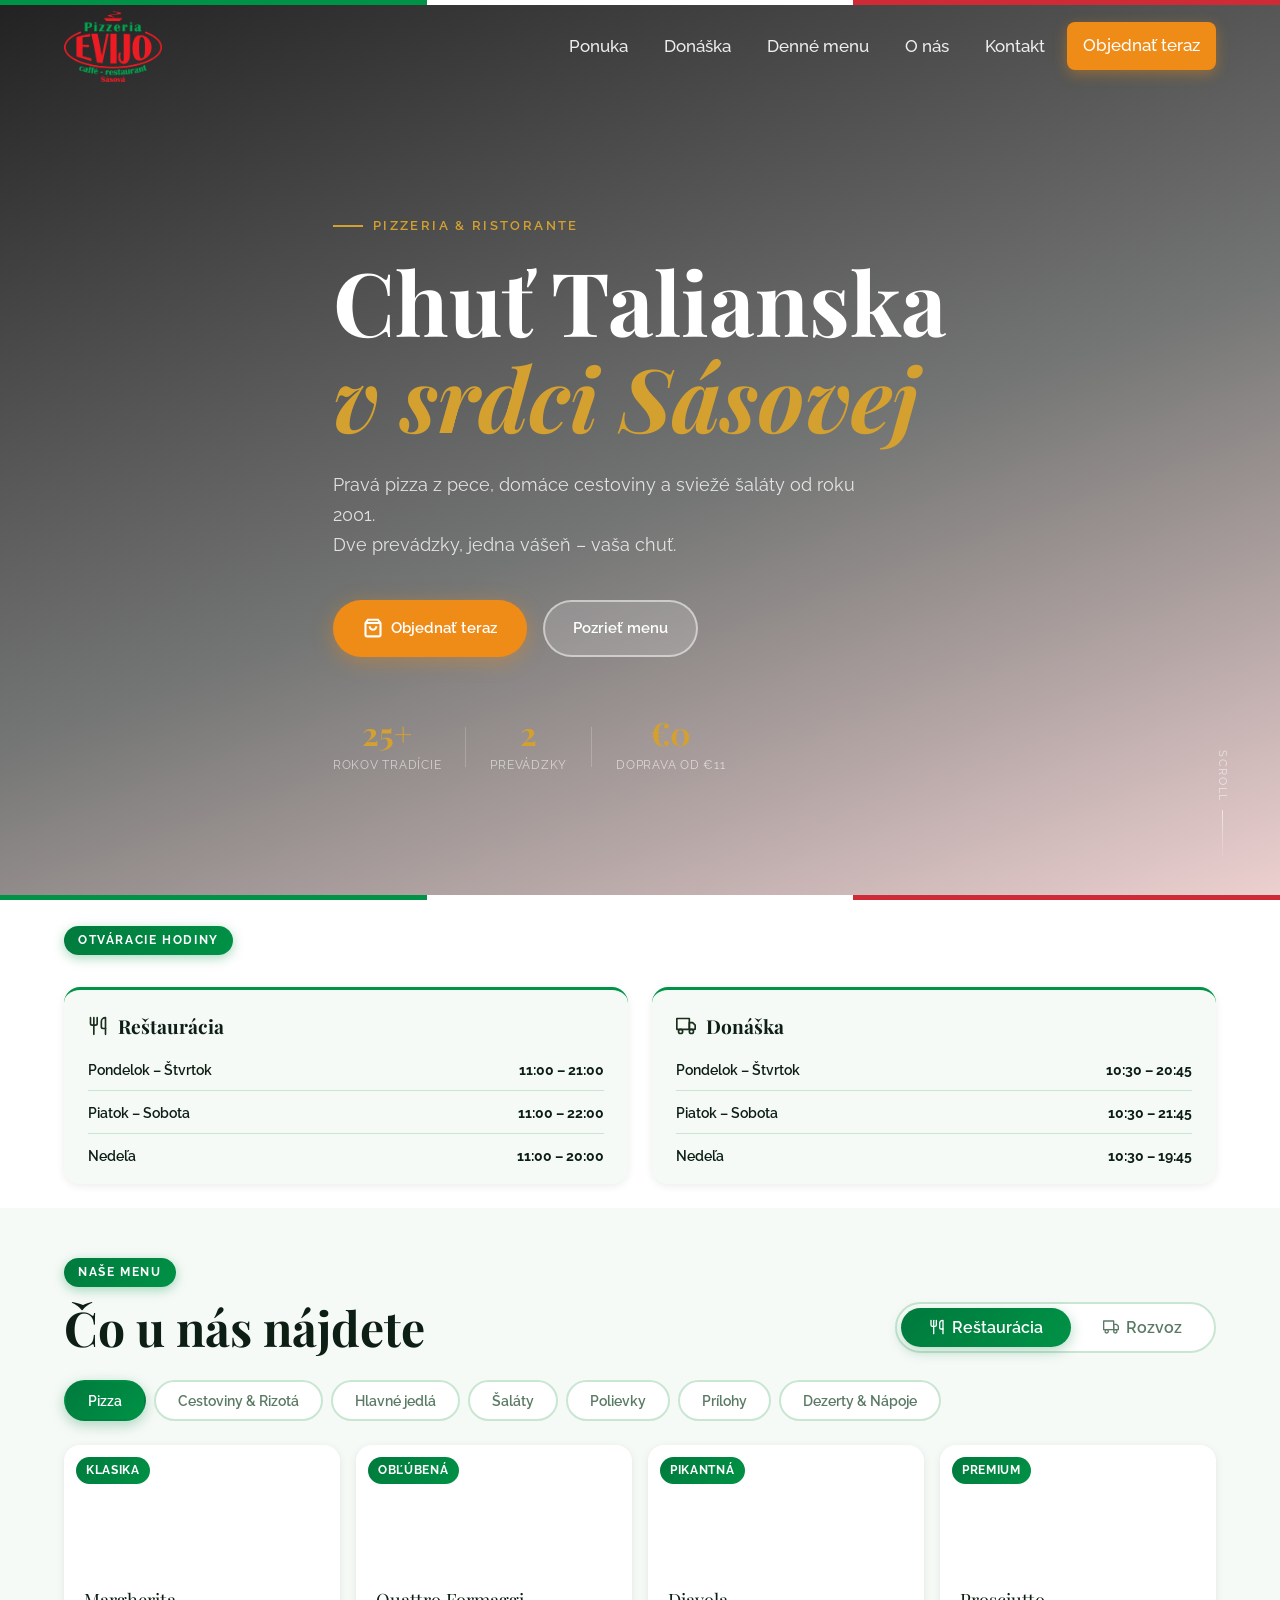
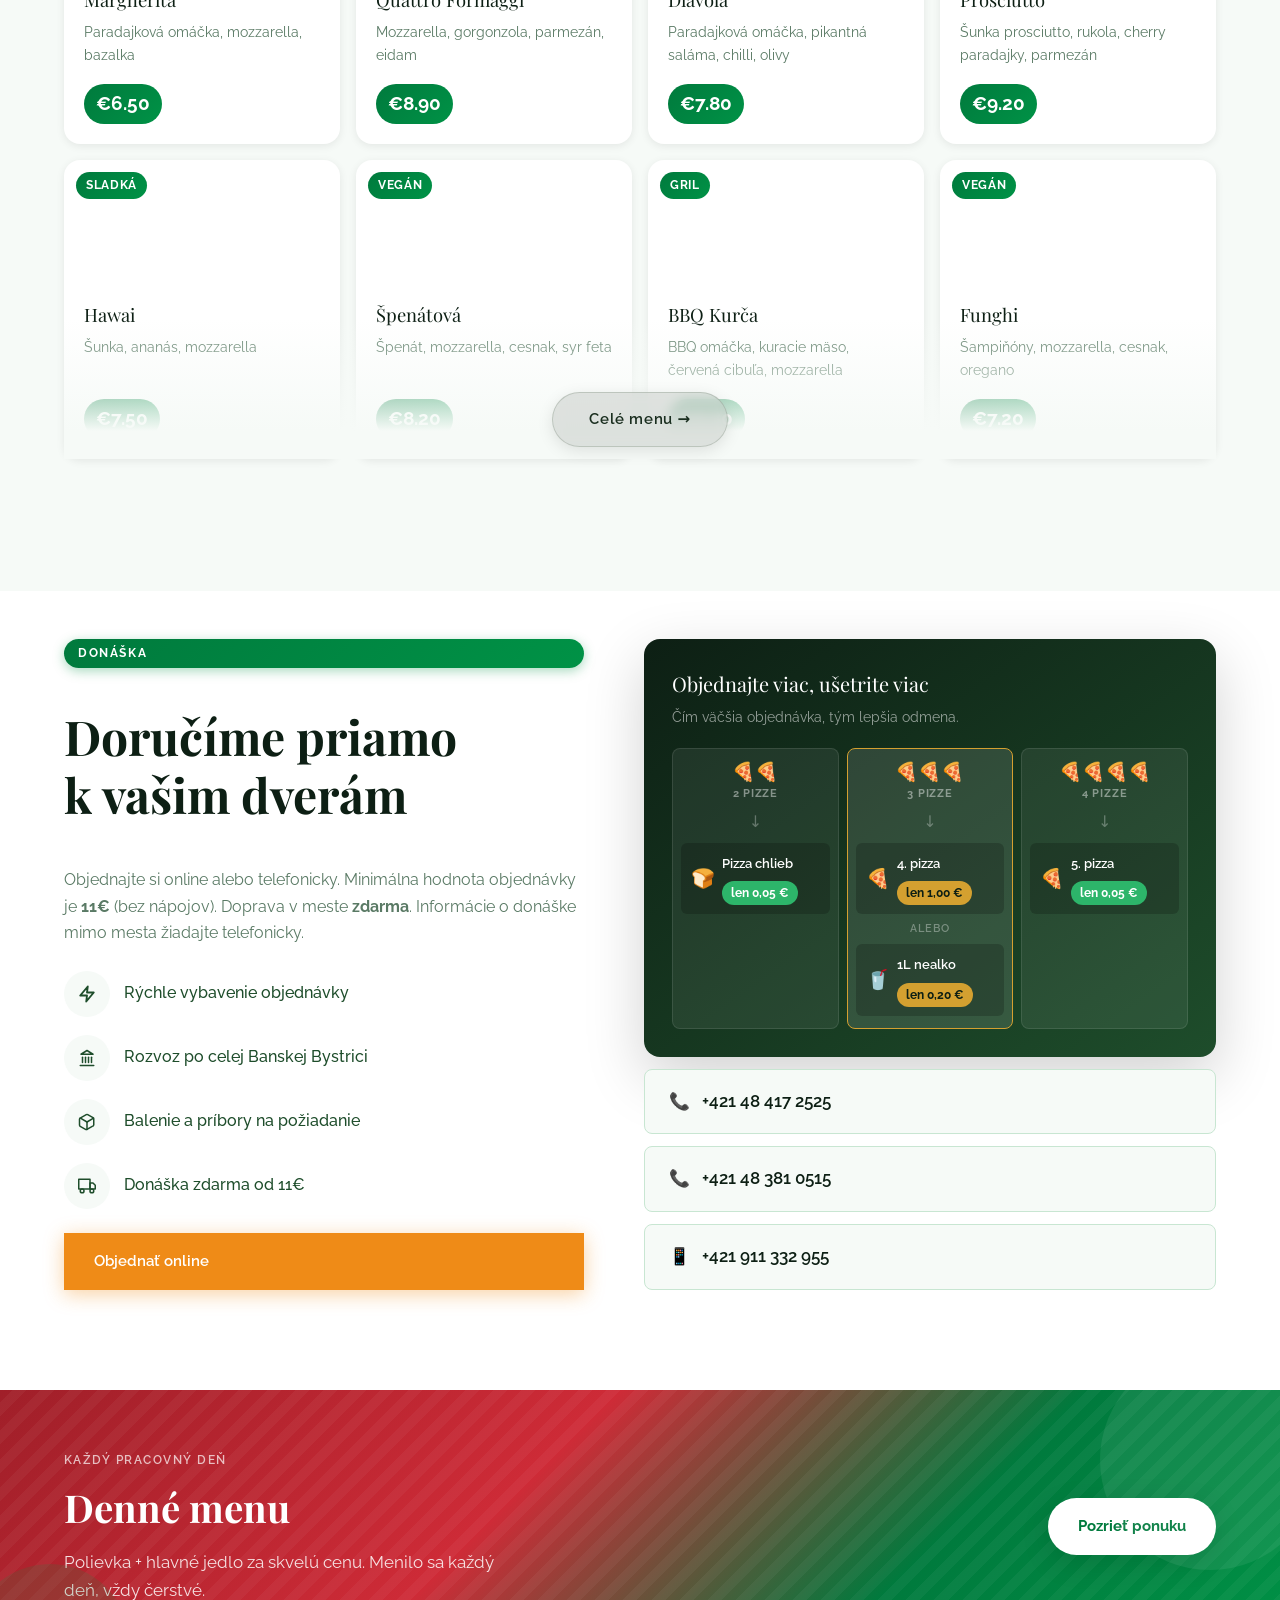
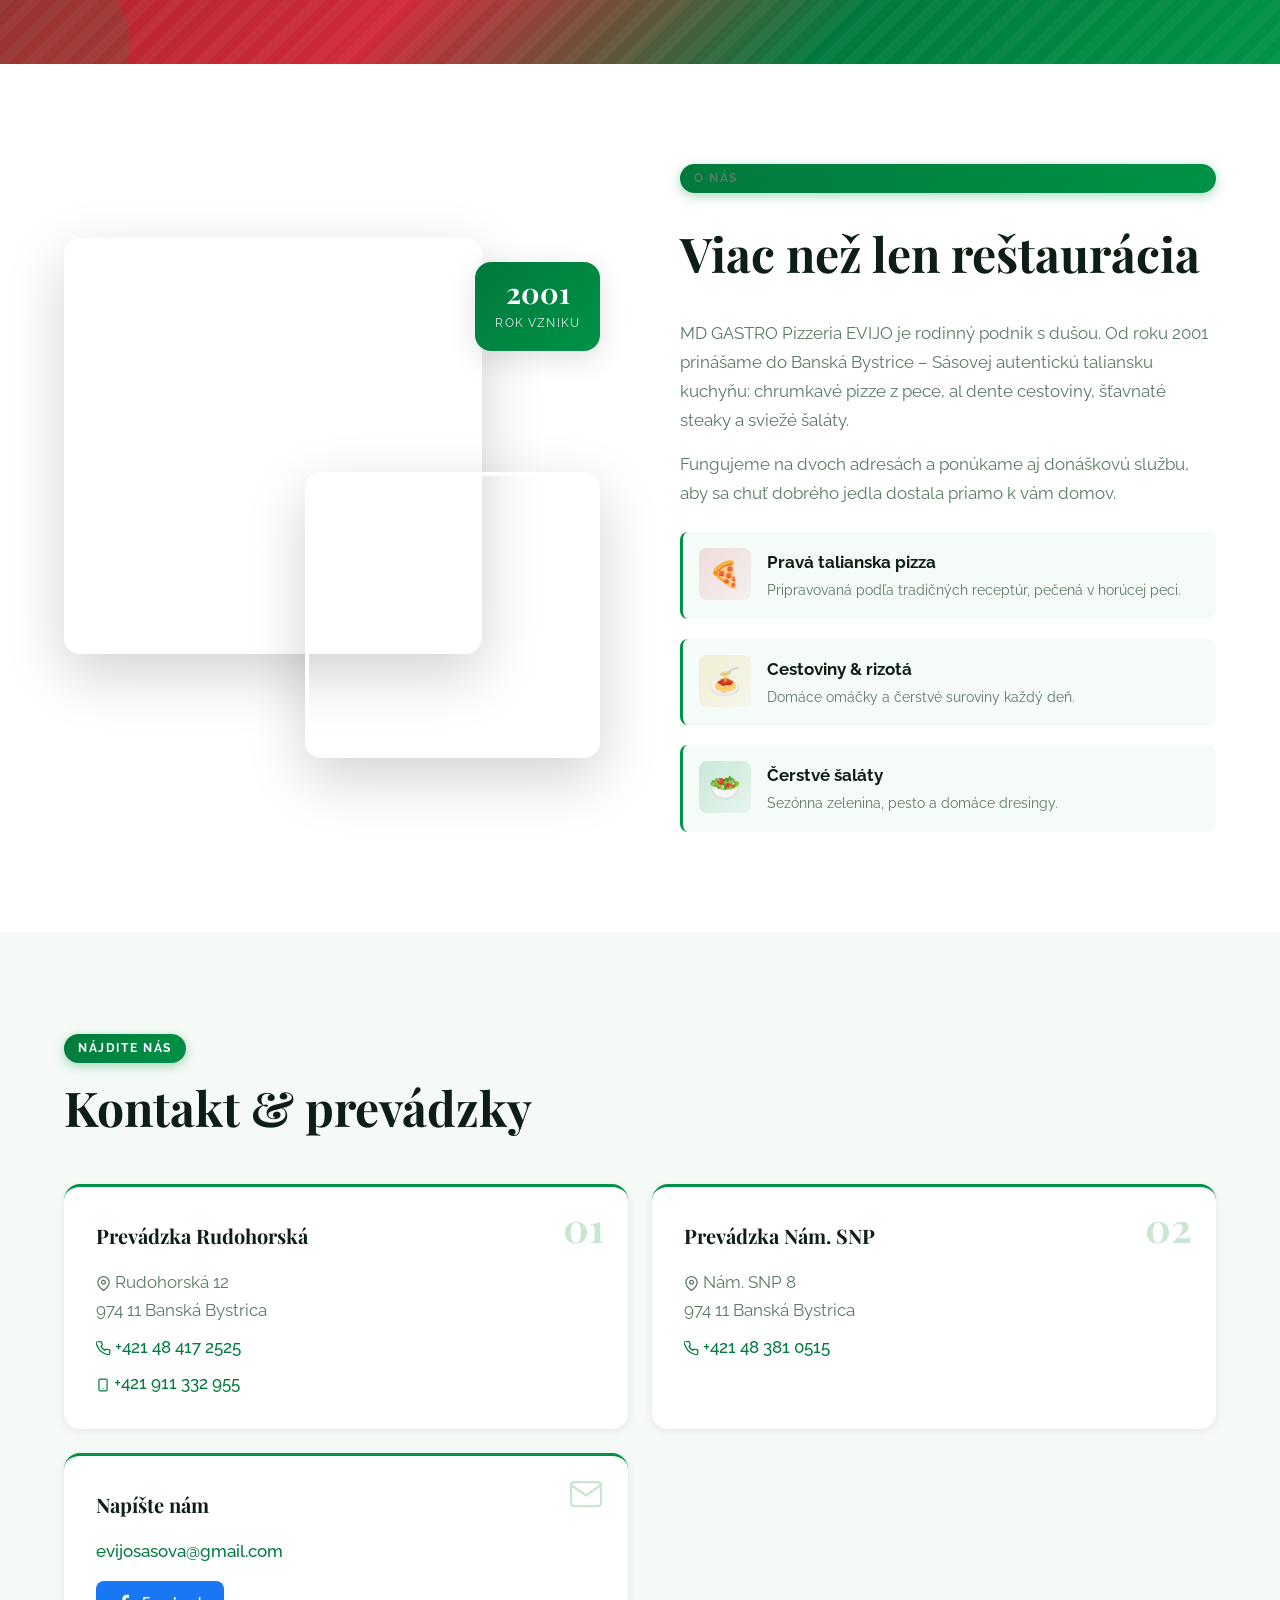
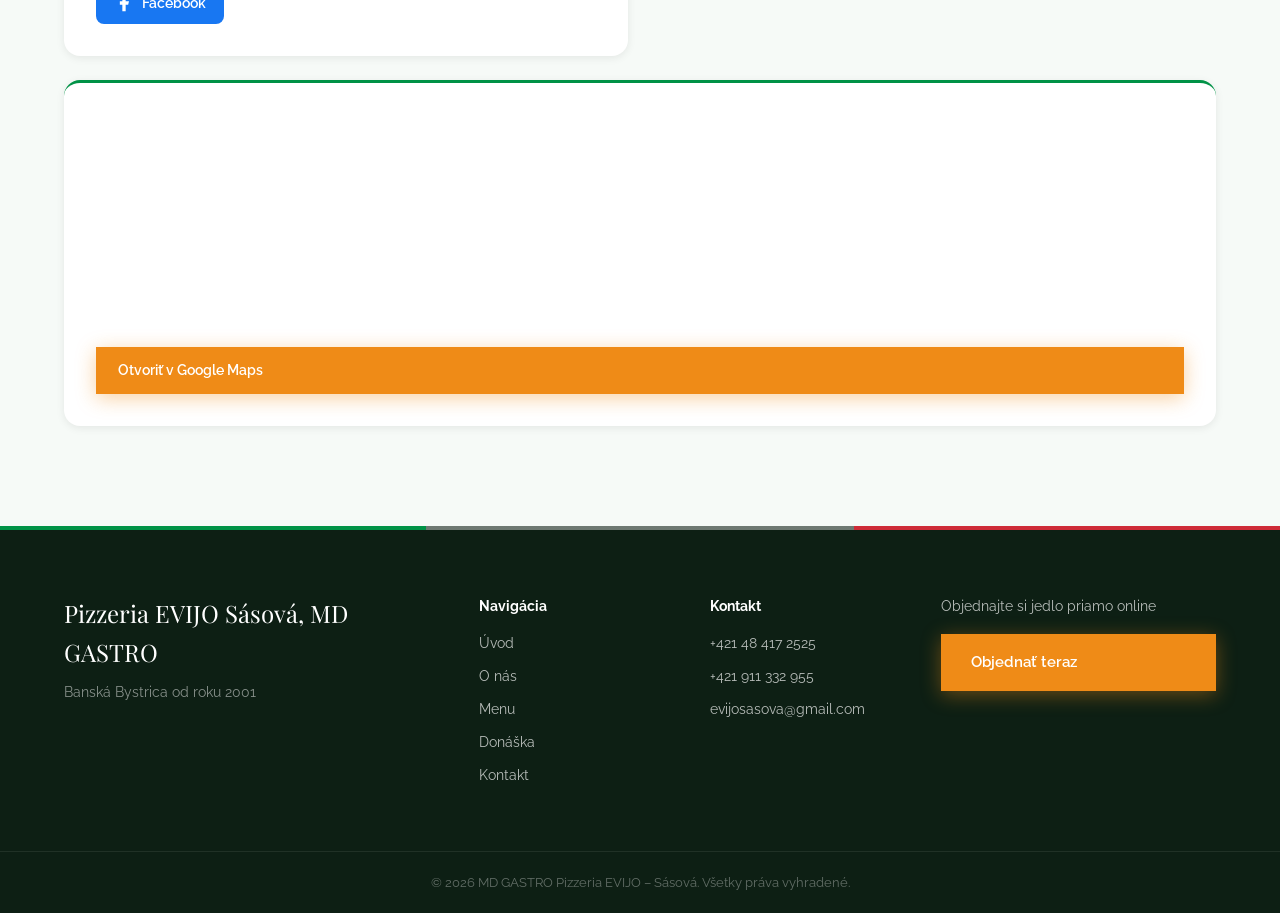
==== commit 88e308d9: "Replace pizza.html with full menu.html subpage All categories (pizza 30/20, cestoviny, hlavné, šalát" ====
--- a/index.html
+++ b/index.html
@@ -126,7 +126,7 @@
           <!-- filled by JS -->
         </div>
         <div class="menu__fade hidden" id="menuFade">
-          <a href="pizza.html" class="btn btn--pizza-all">Všetky pizze →</a>
+          <a href="menu.html" class="btn btn--pizza-all">Celé menu →</a>
         </div>
       </div>
     </div>
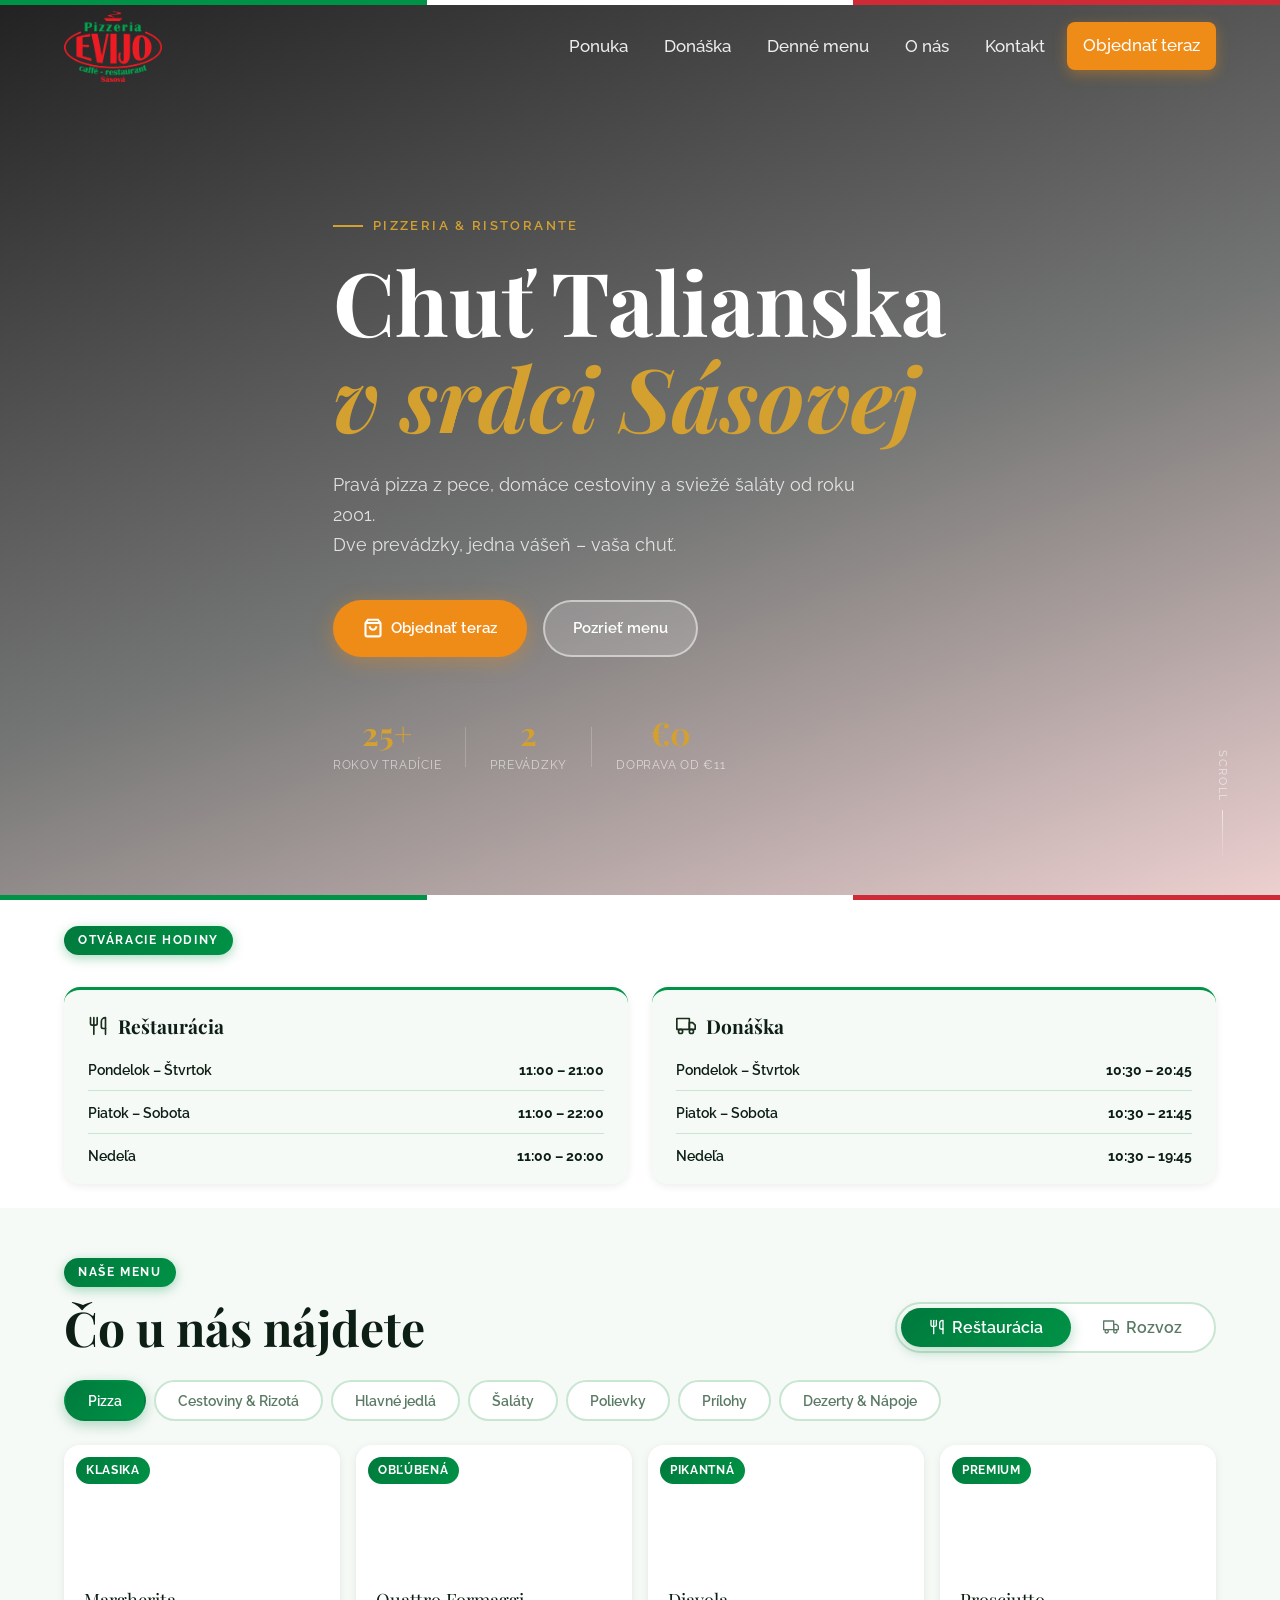
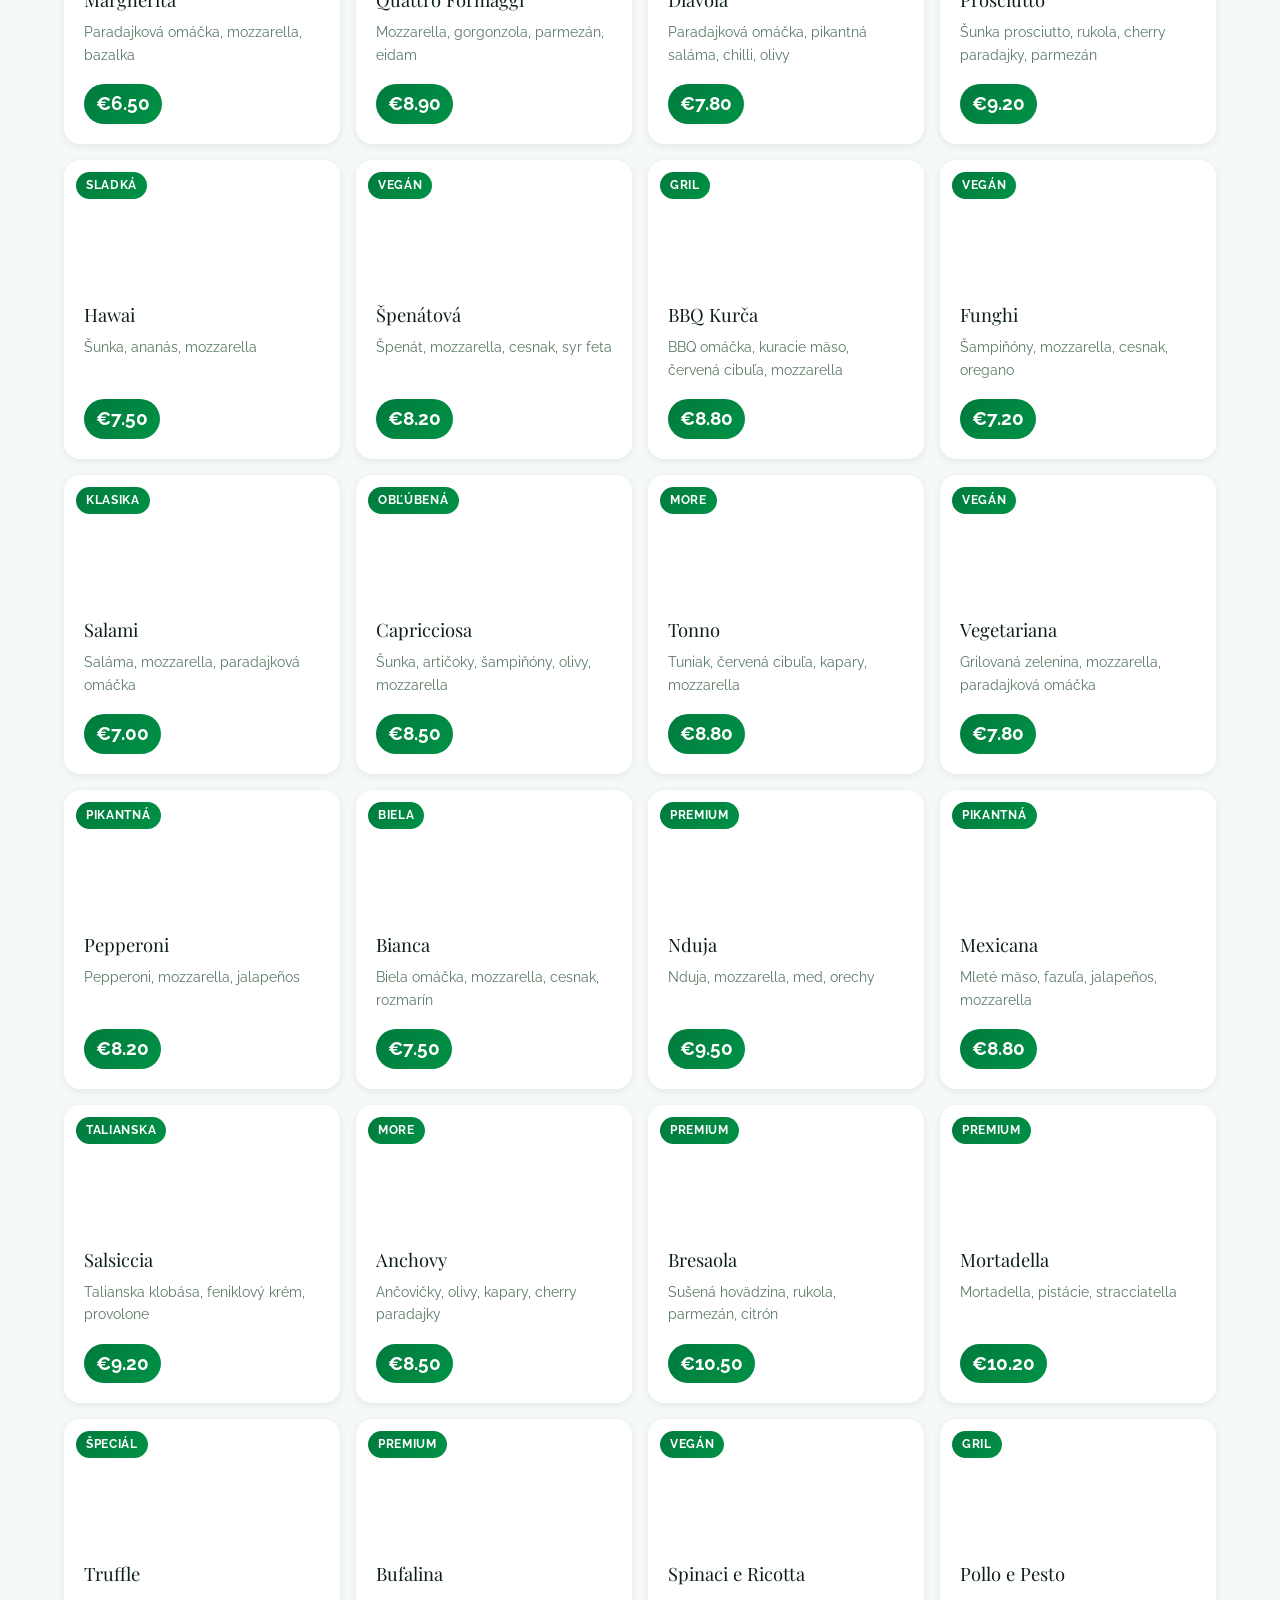
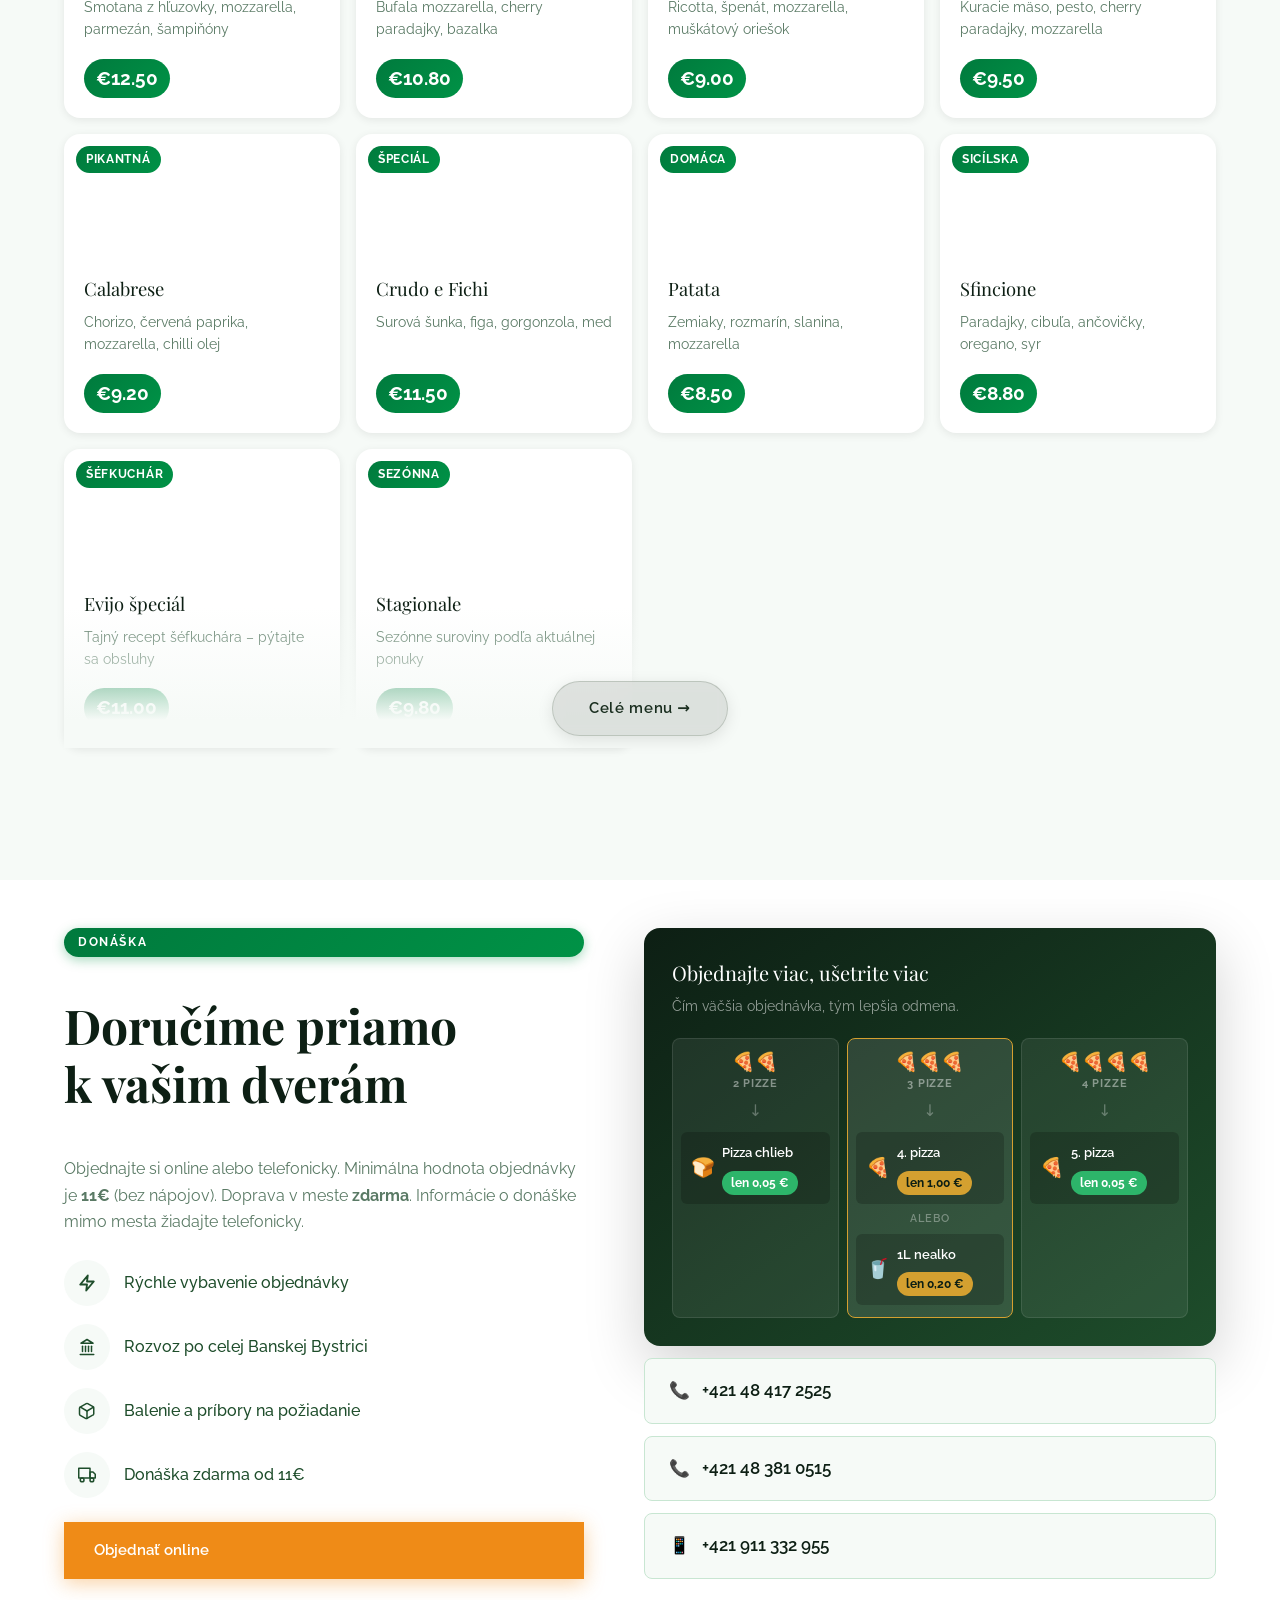
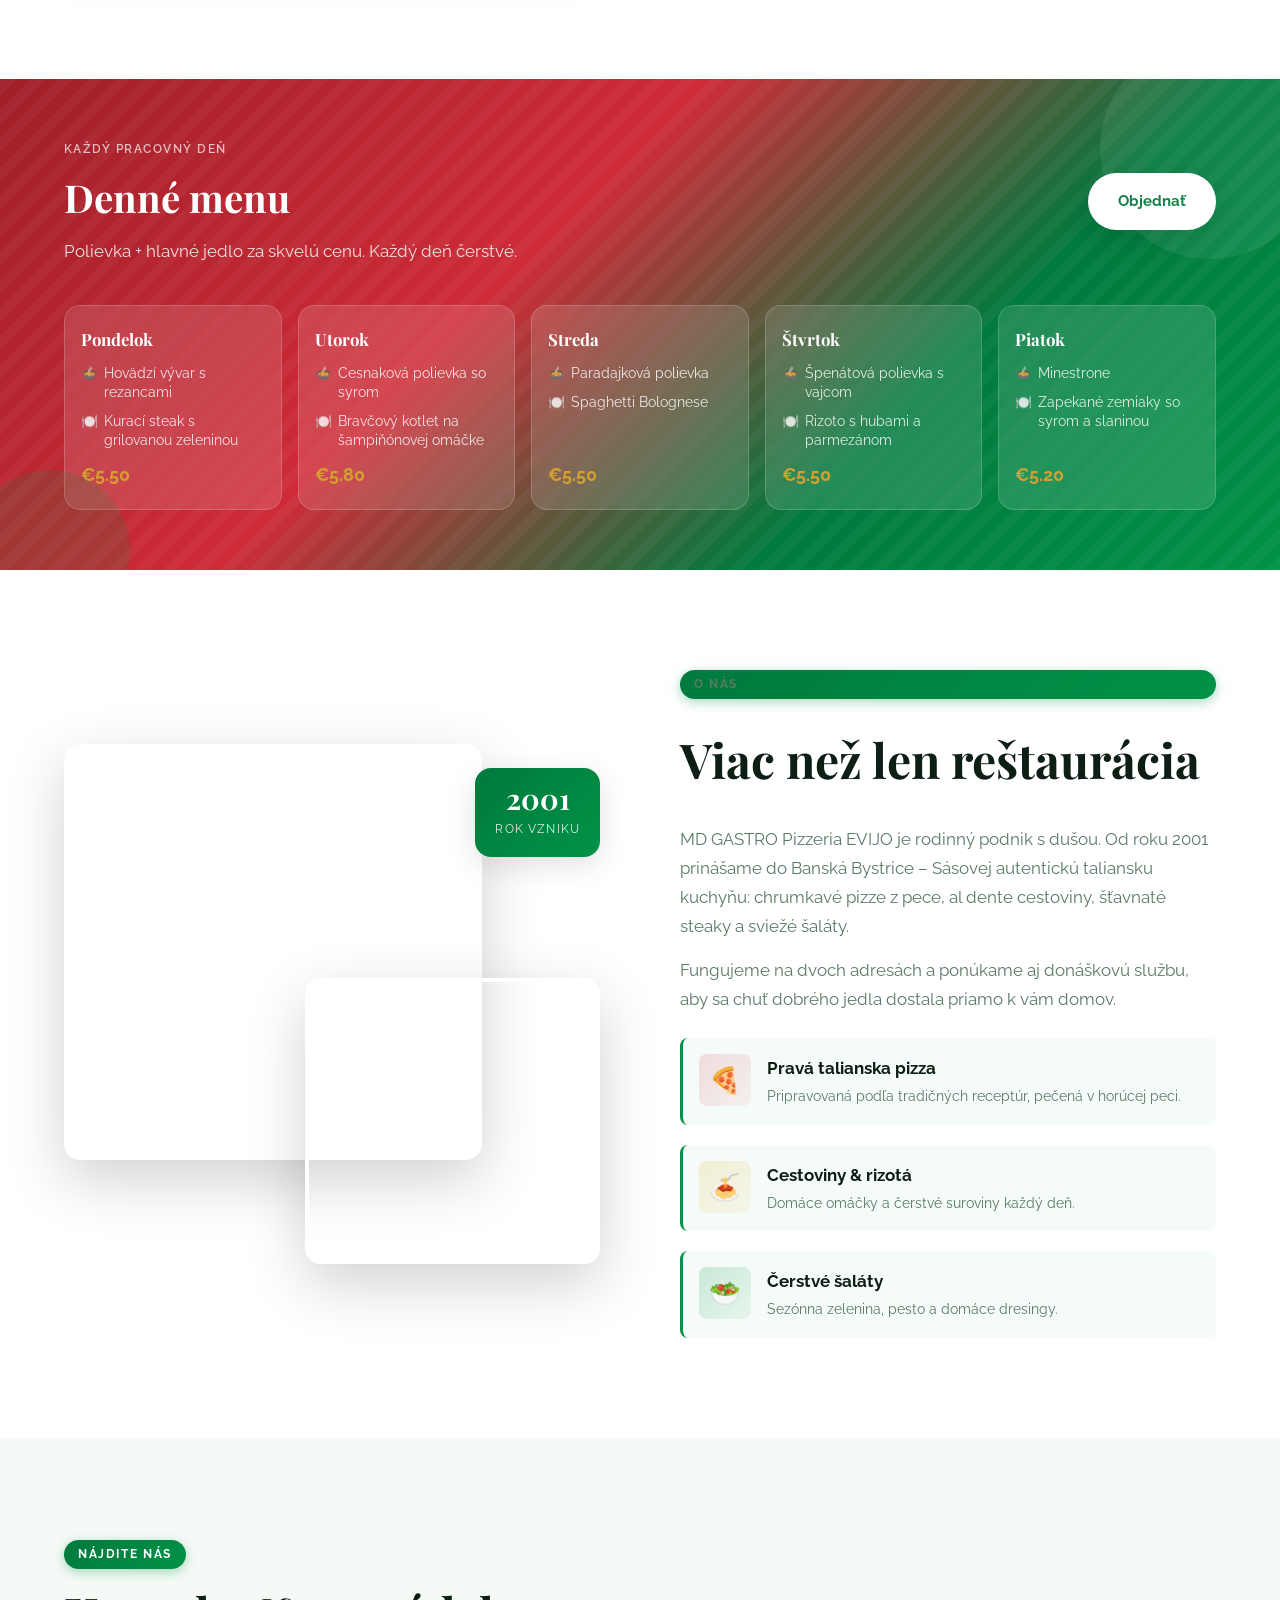
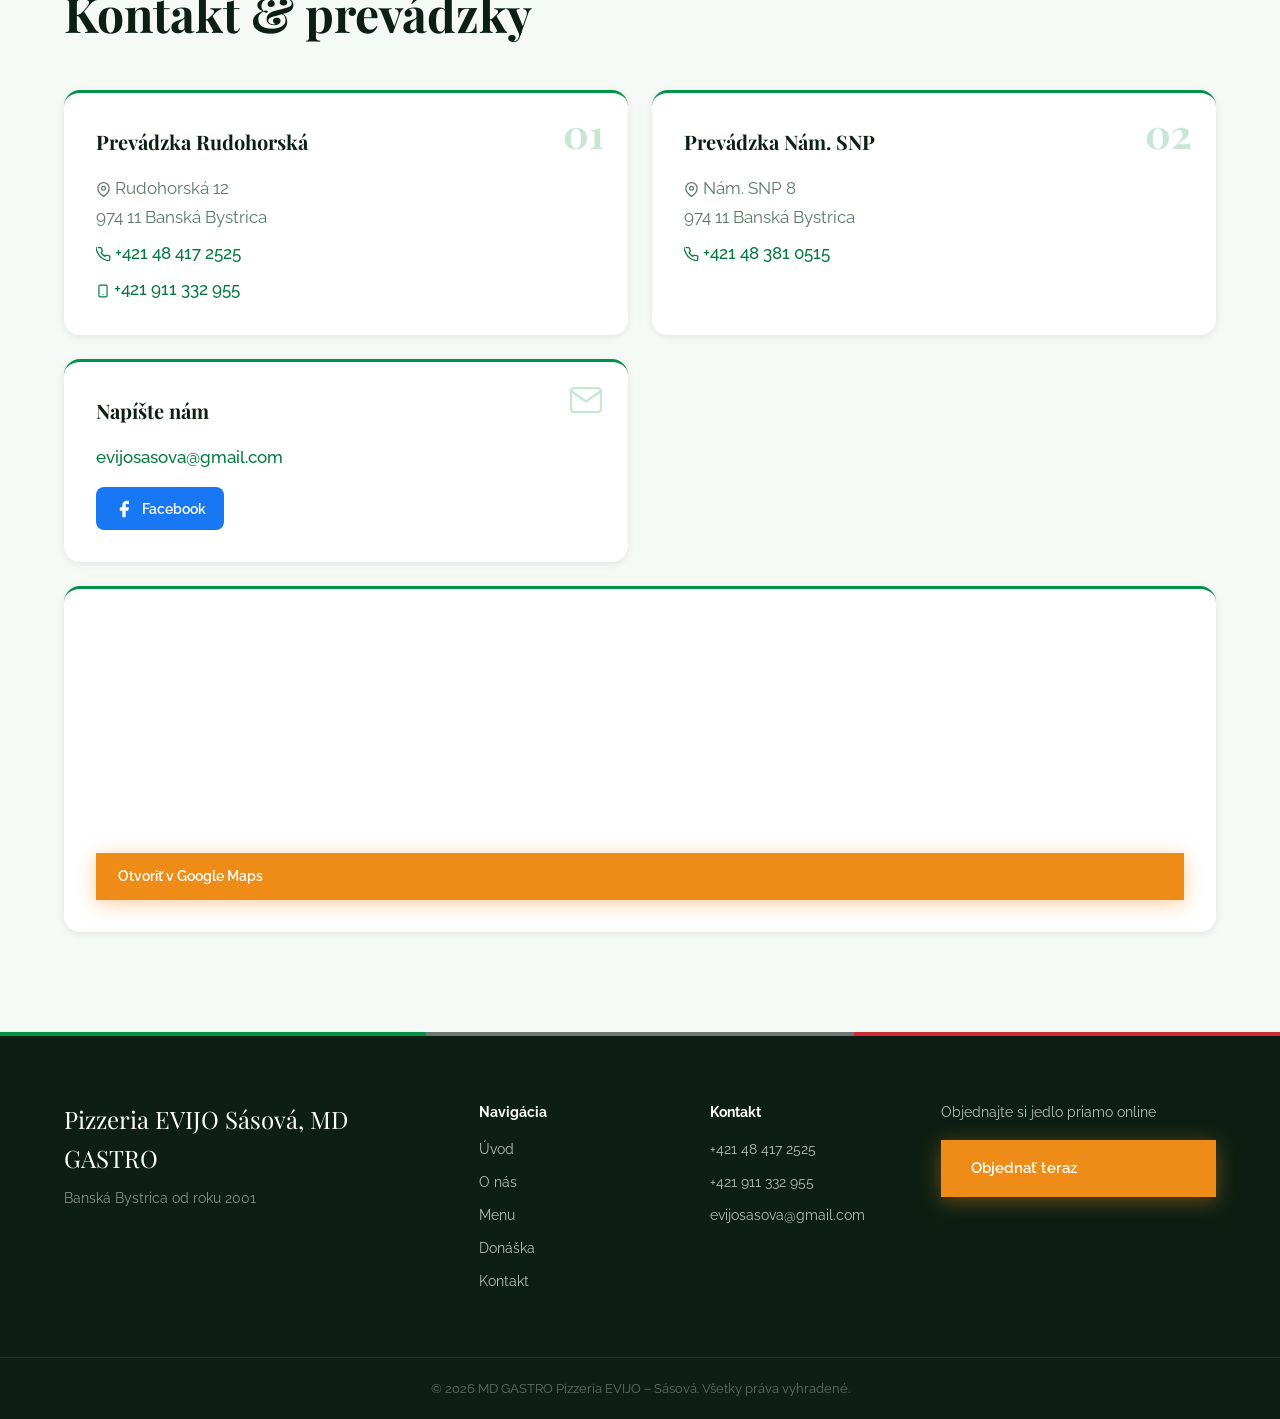
==== commit 9a3af986: "feat: display weekly daily menu fetched from JSON Replace static daily banner with a 5-card Mon–Fri " ====
--- a/index.html
+++ b/index.html
@@ -231,15 +231,20 @@
     </div>
   </section>
 
-  <!-- DAILY MENU BANNER -->
+  <!-- DAILY MENU -->
   <section class="daily" id="daily">
-    <div class="daily__inner container">
-      <div class="daily__text">
-        <p class="daily__label">Každý pracovný deň</p>
-        <h3 class="daily__title">Denné menu</h3>
-        <p class="daily__desc">Polievka + hlavné jedlo za skvelú cenu. Menilo sa každý deň, vždy čerstvé.</p>
-      </div>
-      <a href="javascript:void(0)" class="btn btn--white glf-button" data-glf-cuid="a3c88eed-eb40-41ba-b81e-2e64607109a2" data-glf-ruid="2e44b3ce-e9ad-4f3e-a02a-becca4a63b6f">Pozrieť ponuku</a>
+    <div class="container">
+      <div class="daily__header">
+        <div class="daily__text">
+          <p class="daily__label">Každý pracovný deň</p>
+          <h3 class="daily__title">Denné menu</h3>
+          <p class="daily__desc">Polievka + hlavné jedlo za skvelú cenu. Každý deň čerstvé.</p>
+        </div>
+        <a href="javascript:void(0)" class="btn btn--white glf-button" data-glf-cuid="a3c88eed-eb40-41ba-b81e-2e64607109a2" data-glf-ruid="2e44b3ce-e9ad-4f3e-a02a-becca4a63b6f">Objednať</a>
+      </div>
+      <div class="daily__grid" id="dailyGrid">
+        <!-- filled by JS -->
+      </div>
     </div>
   </section>
 
--- a/style.css
+++ b/style.css
@@ -642,6 +642,81 @@
   margin-bottom: 8px;
 }
 .daily__desc { color: rgba(255,255,255,.85); max-width: 460px; }
+
+.daily__header {
+  display: flex;
+  align-items: center;
+  justify-content: space-between;
+  gap: 32px;
+  flex-wrap: wrap;
+  margin-bottom: 40px;
+}
+
+.daily__grid {
+  display: grid;
+  grid-template-columns: repeat(5, 1fr);
+  gap: 16px;
+}
+
+@media (max-width: 960px) { .daily__grid { grid-template-columns: repeat(3, 1fr); } }
+@media (max-width: 600px) { .daily__grid { grid-template-columns: 1fr 1fr; } }
+
+.daily-card {
+  background: rgba(255,255,255,.12);
+  border: 1px solid rgba(255,255,255,.18);
+  border-radius: var(--radius);
+  padding: 20px 16px;
+  display: flex;
+  flex-direction: column;
+  gap: 10px;
+  position: relative;
+  backdrop-filter: blur(4px);
+  transition: background .2s, transform .2s;
+}
+.daily-card:hover { background: rgba(255,255,255,.18); transform: translateY(-4px); }
+
+.daily-card--today {
+  background: rgba(255,255,255,.22);
+  border-color: var(--gold);
+  box-shadow: 0 0 0 2px var(--gold);
+}
+
+.daily-card__badge {
+  position: absolute;
+  top: -10px; right: 12px;
+  background: var(--gold);
+  color: var(--dark);
+  font-size: .7rem;
+  font-weight: 700;
+  letter-spacing: .08em;
+  text-transform: uppercase;
+  padding: 3px 10px;
+  border-radius: var(--radius-pill);
+}
+
+.daily-card__day {
+  font-family: var(--font-display);
+  font-size: 1.05rem;
+  font-weight: 700;
+  color: var(--white);
+}
+
+.daily-card__soup,
+.daily-card__main {
+  font-size: .85rem;
+  color: rgba(255,255,255,.85);
+  display: flex;
+  gap: 6px;
+  align-items: flex-start;
+  line-height: 1.4;
+}
+
+.daily-card__price {
+  margin-top: auto;
+  font-size: 1.1rem;
+  font-weight: 700;
+  color: var(--gold);
+}
 
 /* === DELIVERY === */
 .delivery { background: var(--white); scroll-margin-top: var(--nav-h); padding-top: 48px; }
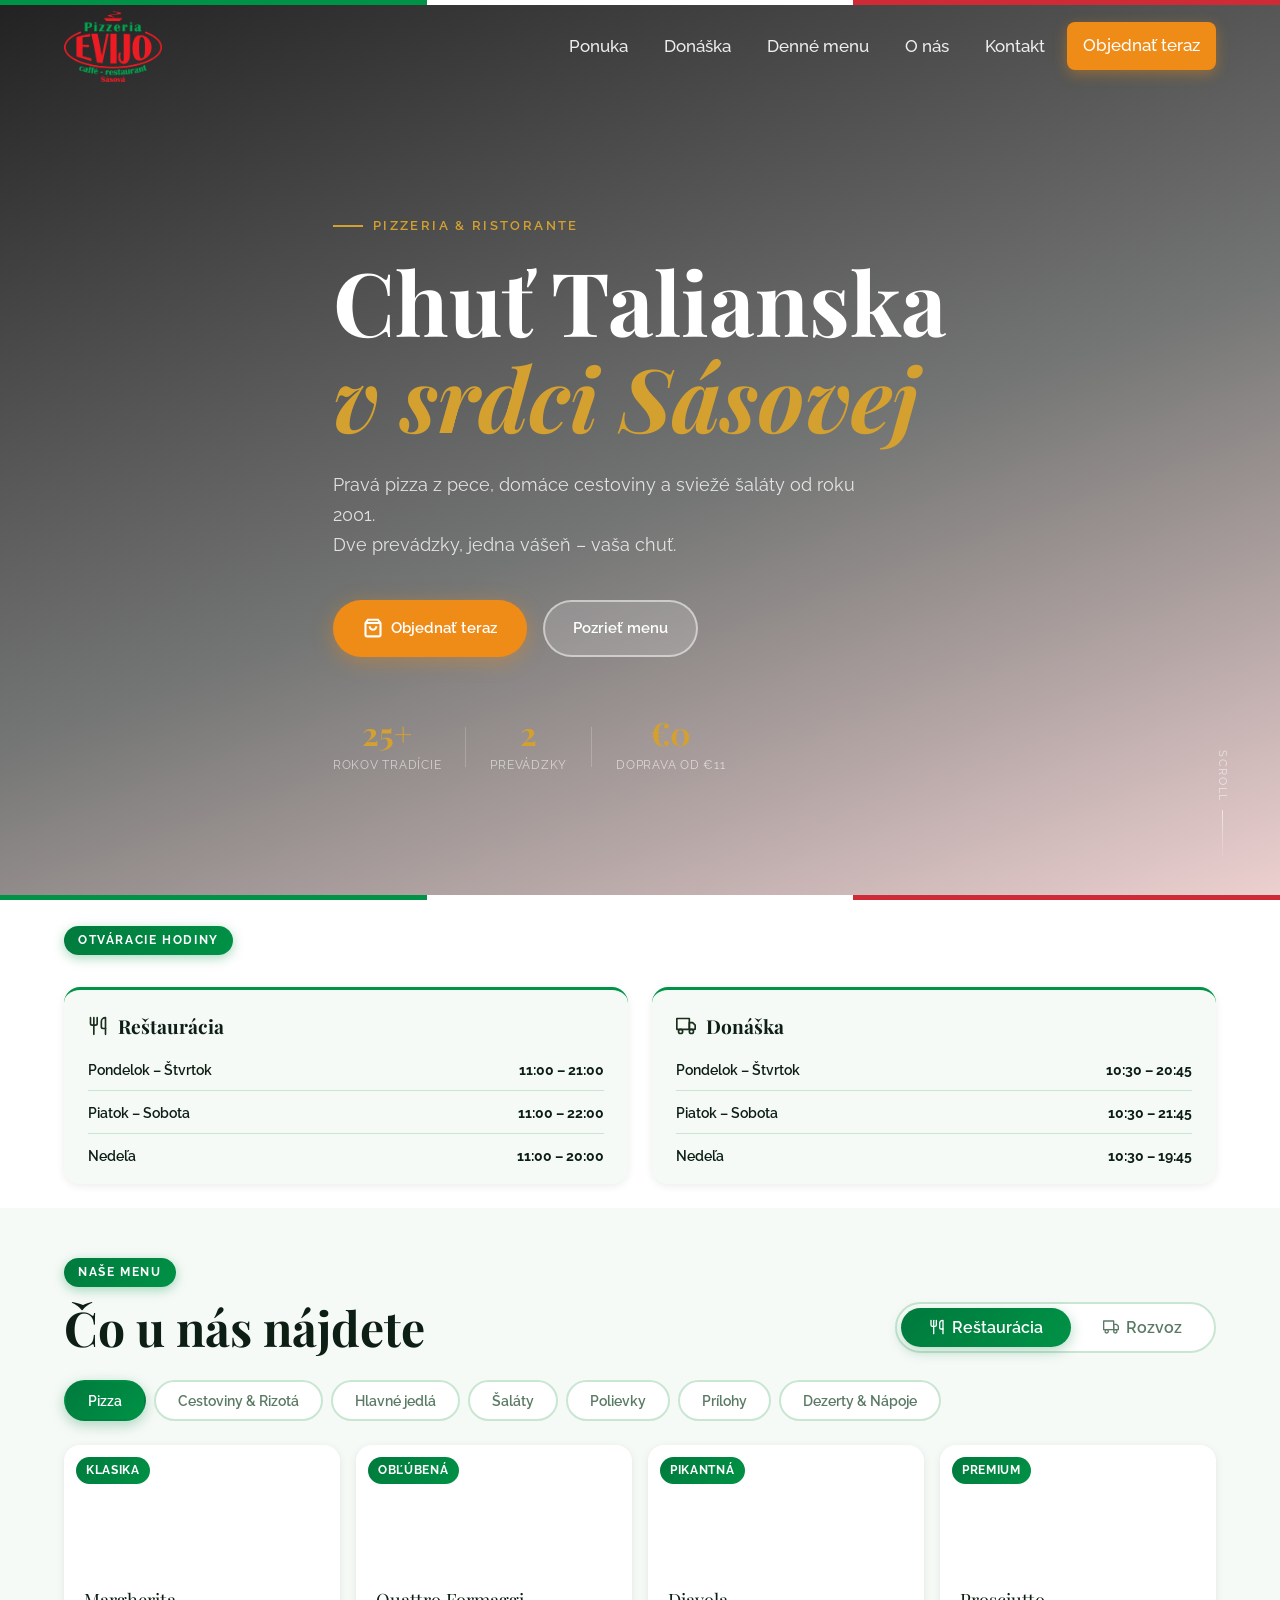
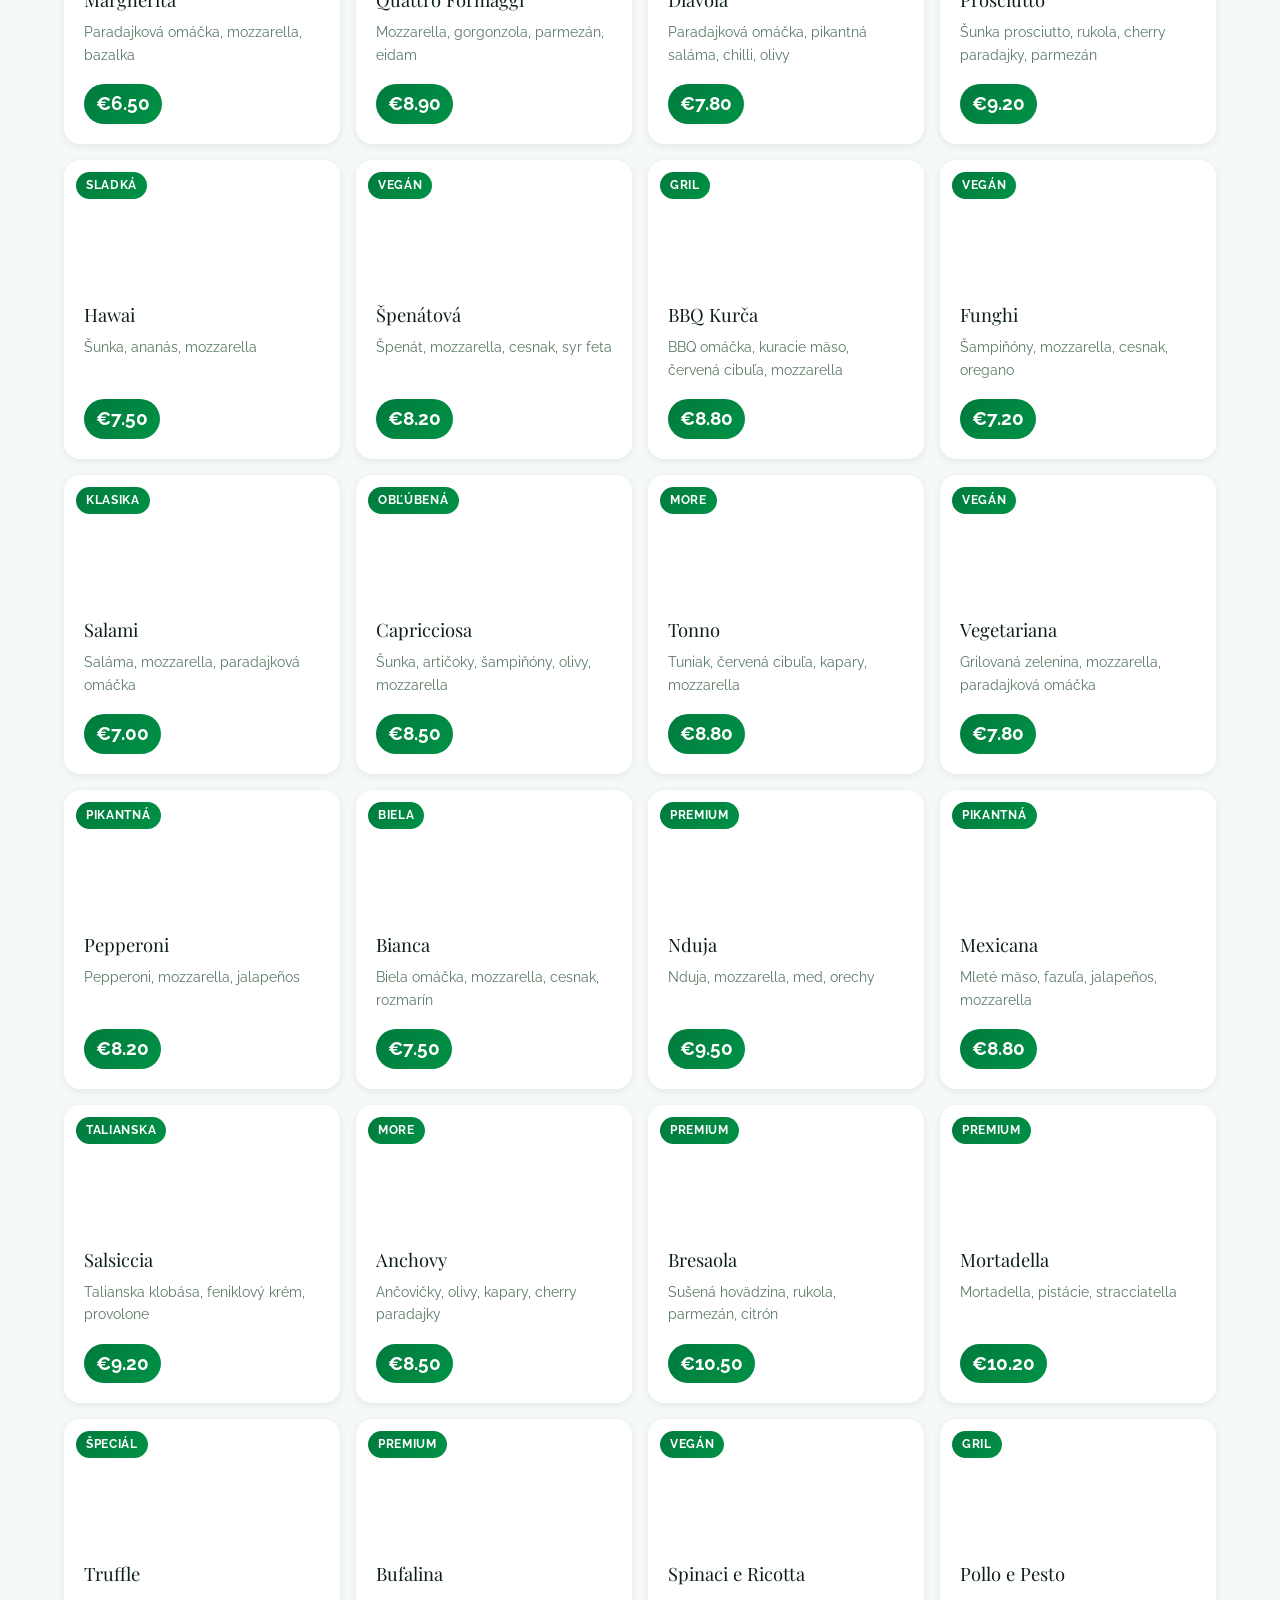
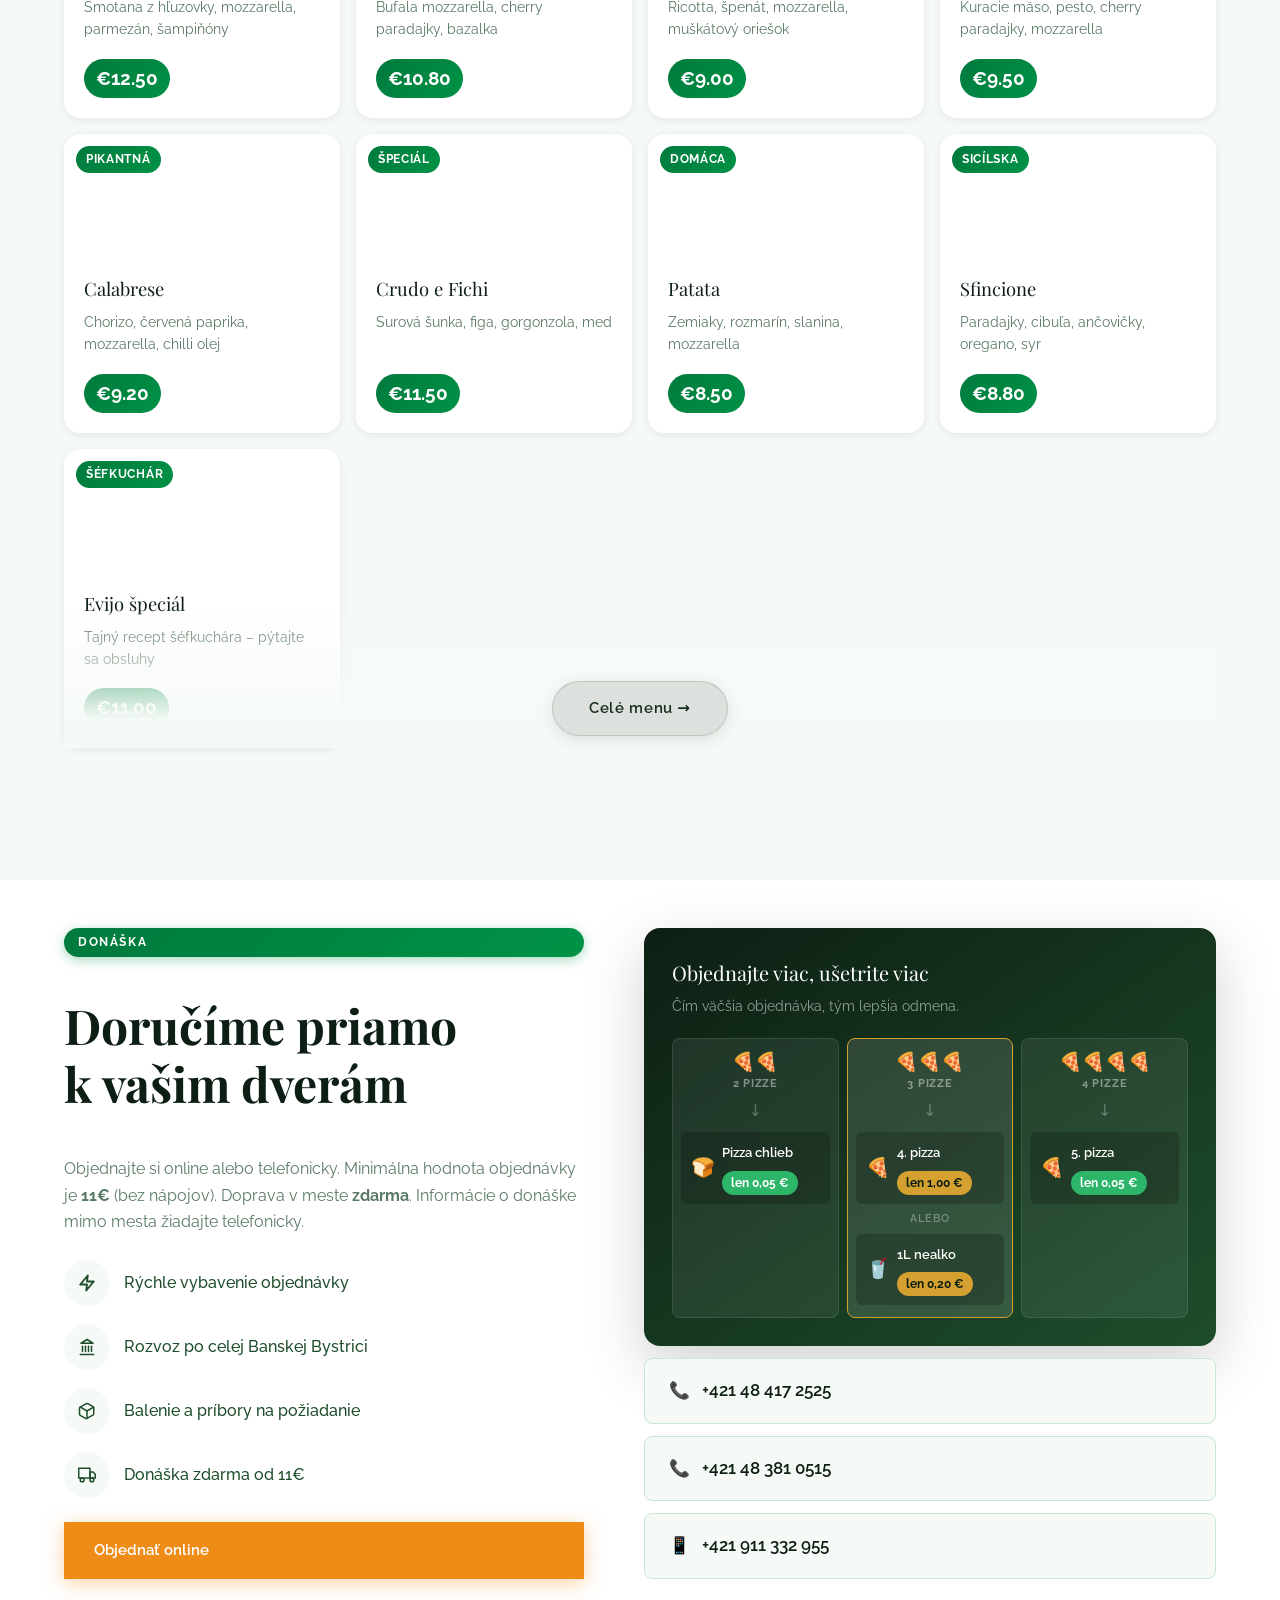
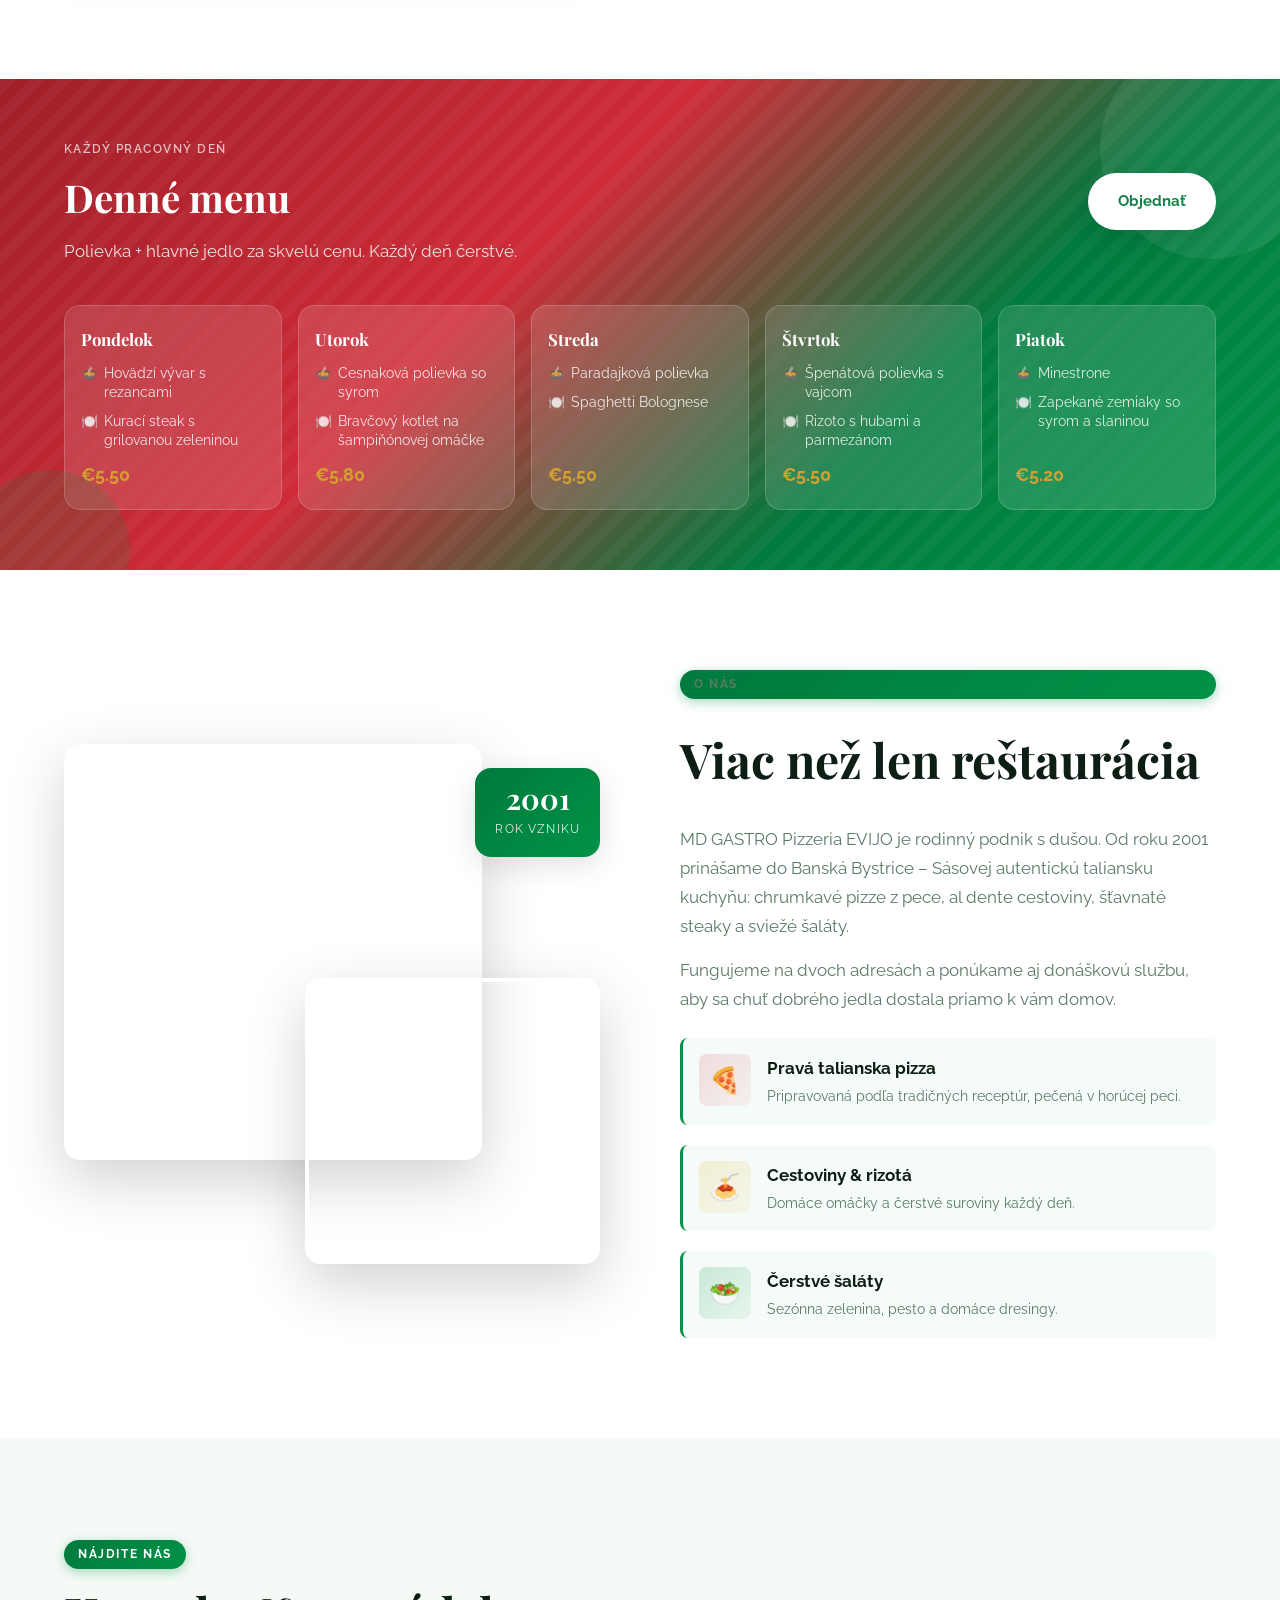
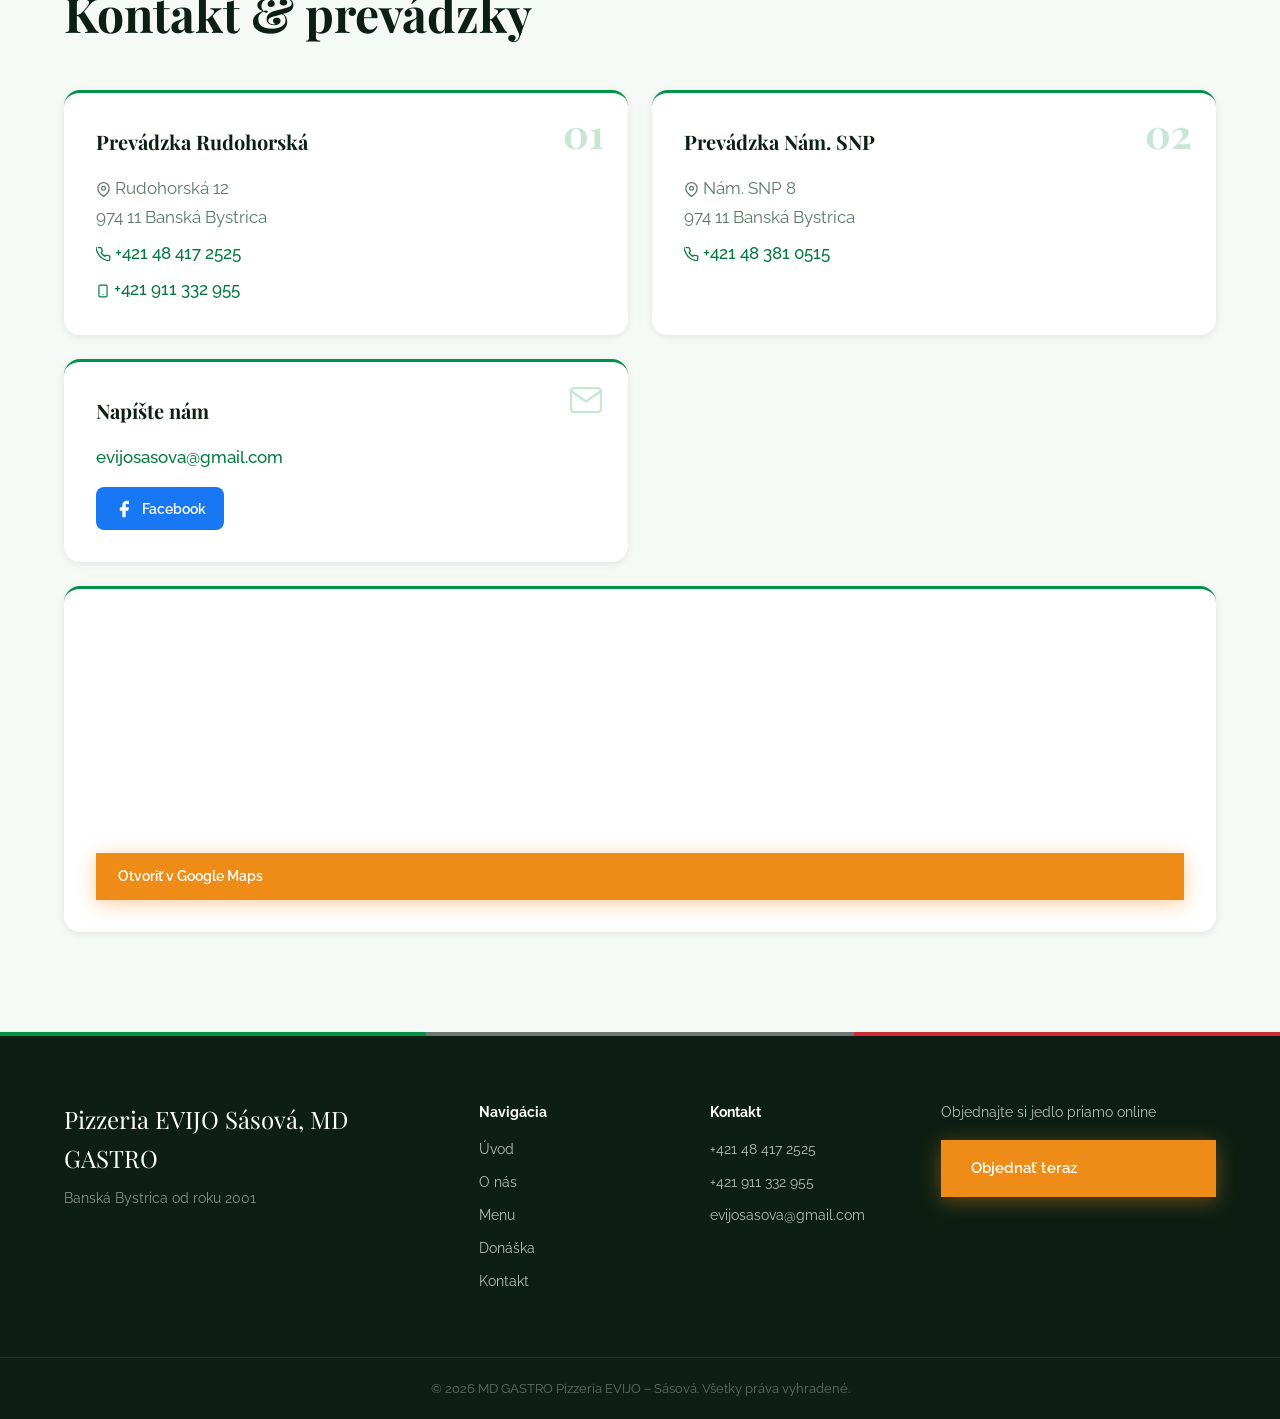
==== commit 2788a65d: "feat: add Netlify Identity widget and netlify.toml" ====
--- a/index.html
+++ b/index.html
@@ -9,6 +9,7 @@
   <link href="https://fonts.googleapis.com/css2?family=Playfair+Display:ital,wght@0,700;1,400&family=Raleway:wght@400;500;600&display=swap" rel="stylesheet" />
   <link rel="stylesheet" href="style.css" />
   <style>.glf-btn-widget,#glf-btn-widget,[class*="glf-btn"],[id*="glf-btn"]{display:none!important}</style>
+  <script src="https://identity.netlify.com/v1/netlify-identity-widget.js"></script>
 </head>
 <body>
 
@@ -384,5 +385,14 @@
 
   <script src="https://www.fbgcdn.com/embedder/js/ewm2.js" defer async></script>
   <script src="script.js"></script>
+  <script>
+    if (window.netlifyIdentity) {
+      window.netlifyIdentity.on('init', user => {
+        if (!user) {
+          window.netlifyIdentity.on('login', () => { document.location.href = '/admin/'; });
+        }
+      });
+    }
+  </script>
 </body>
 </html>
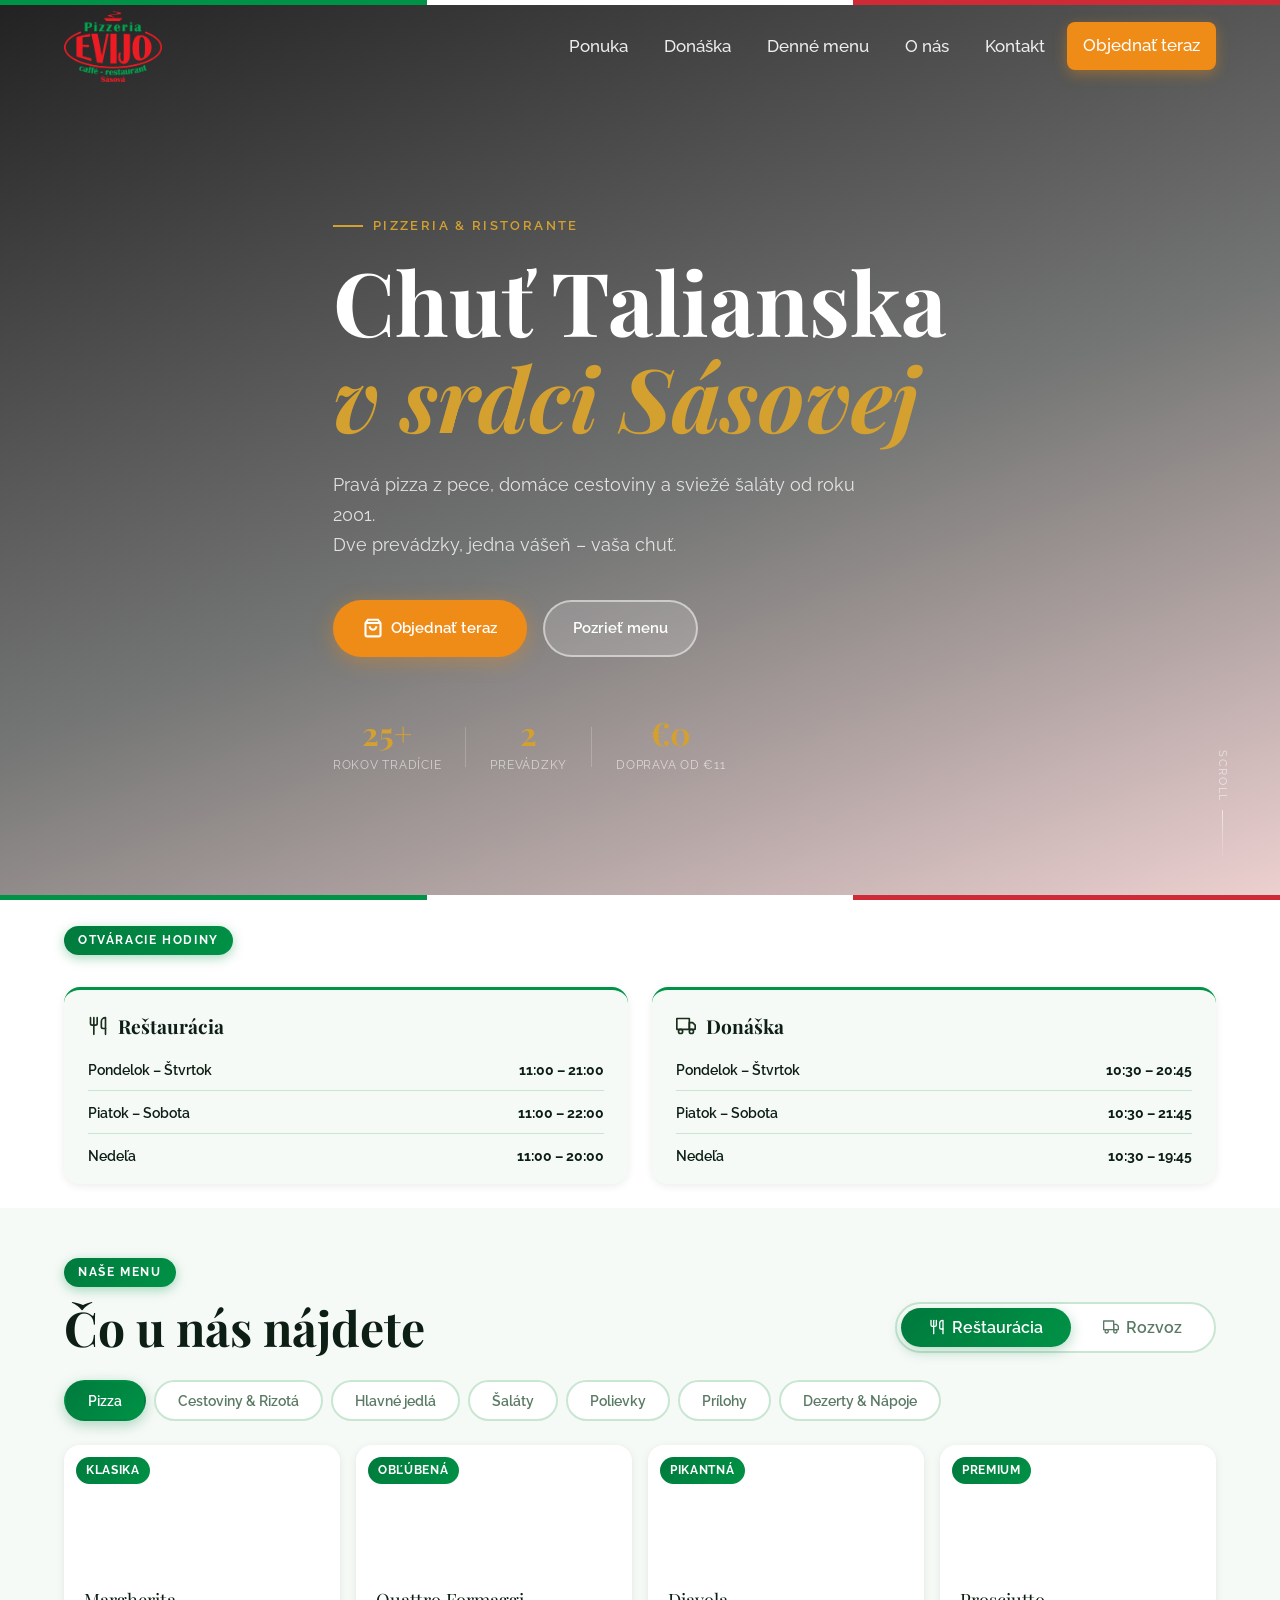
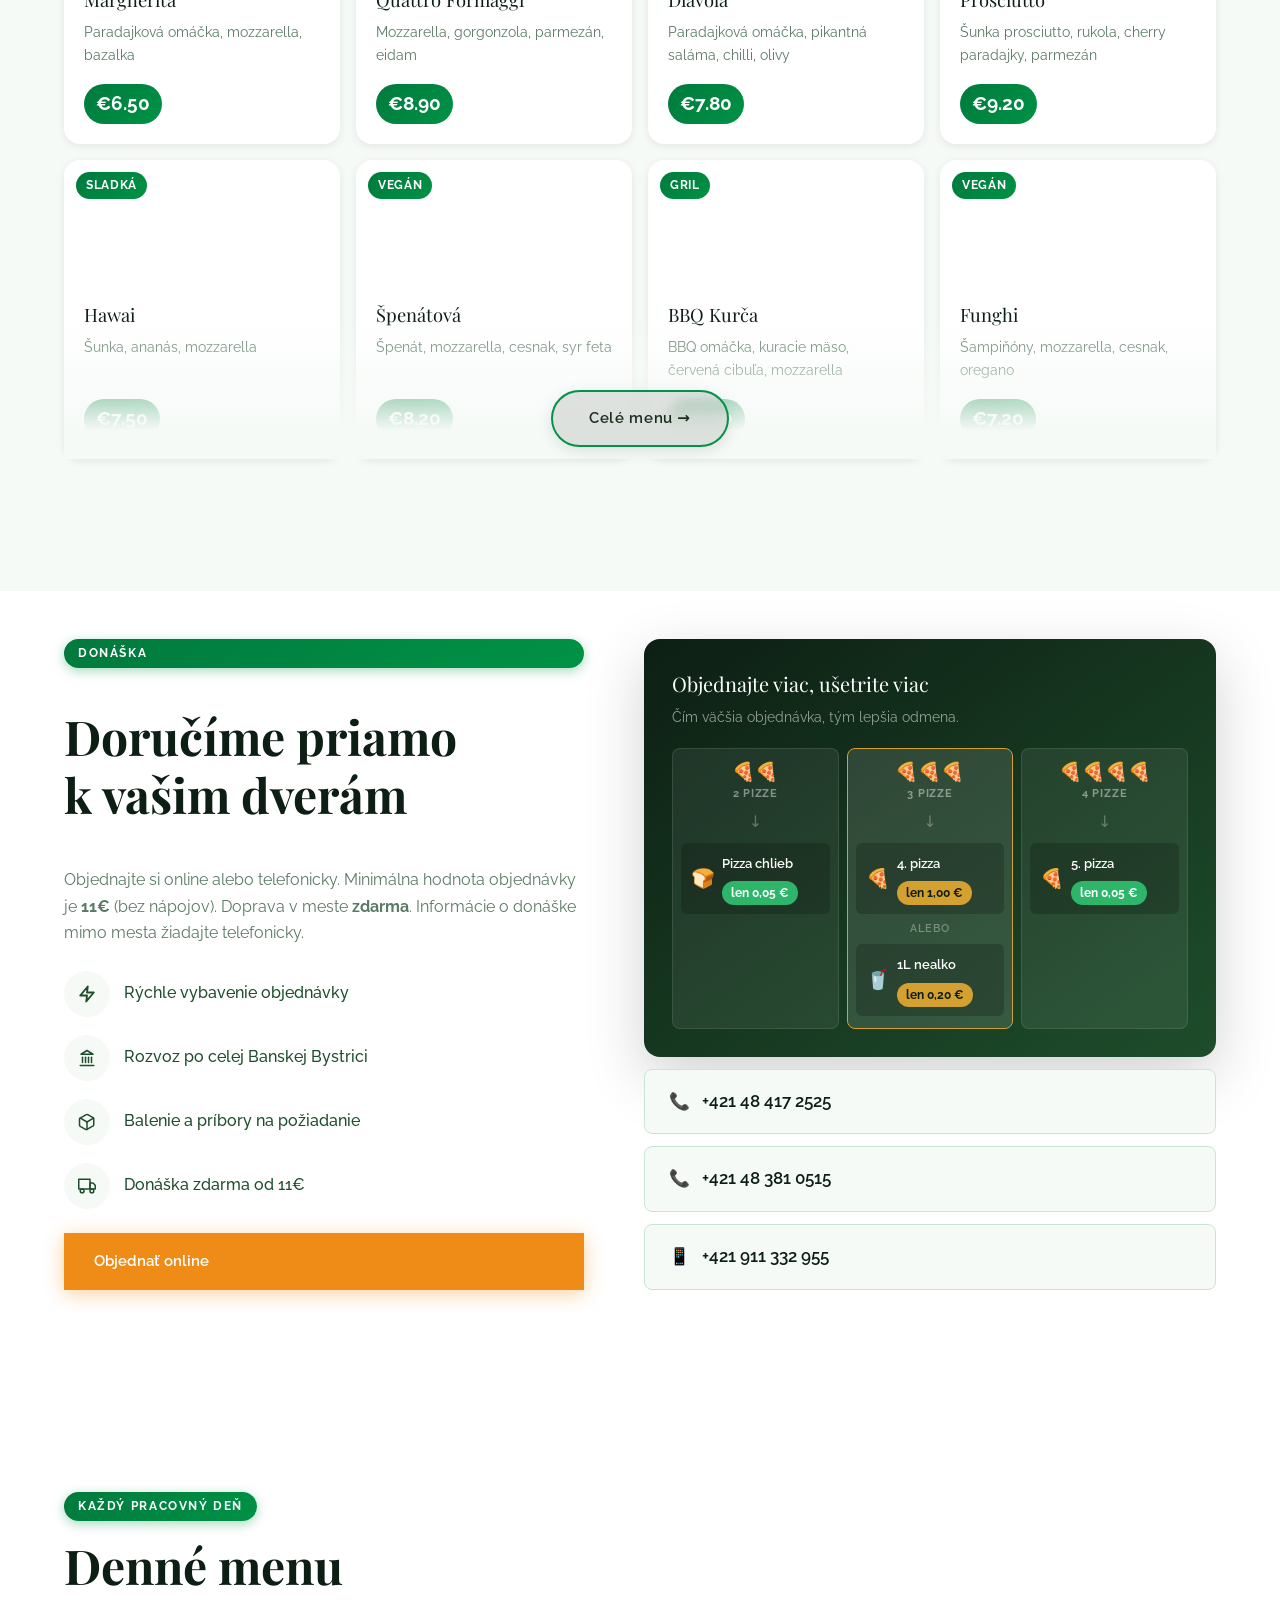
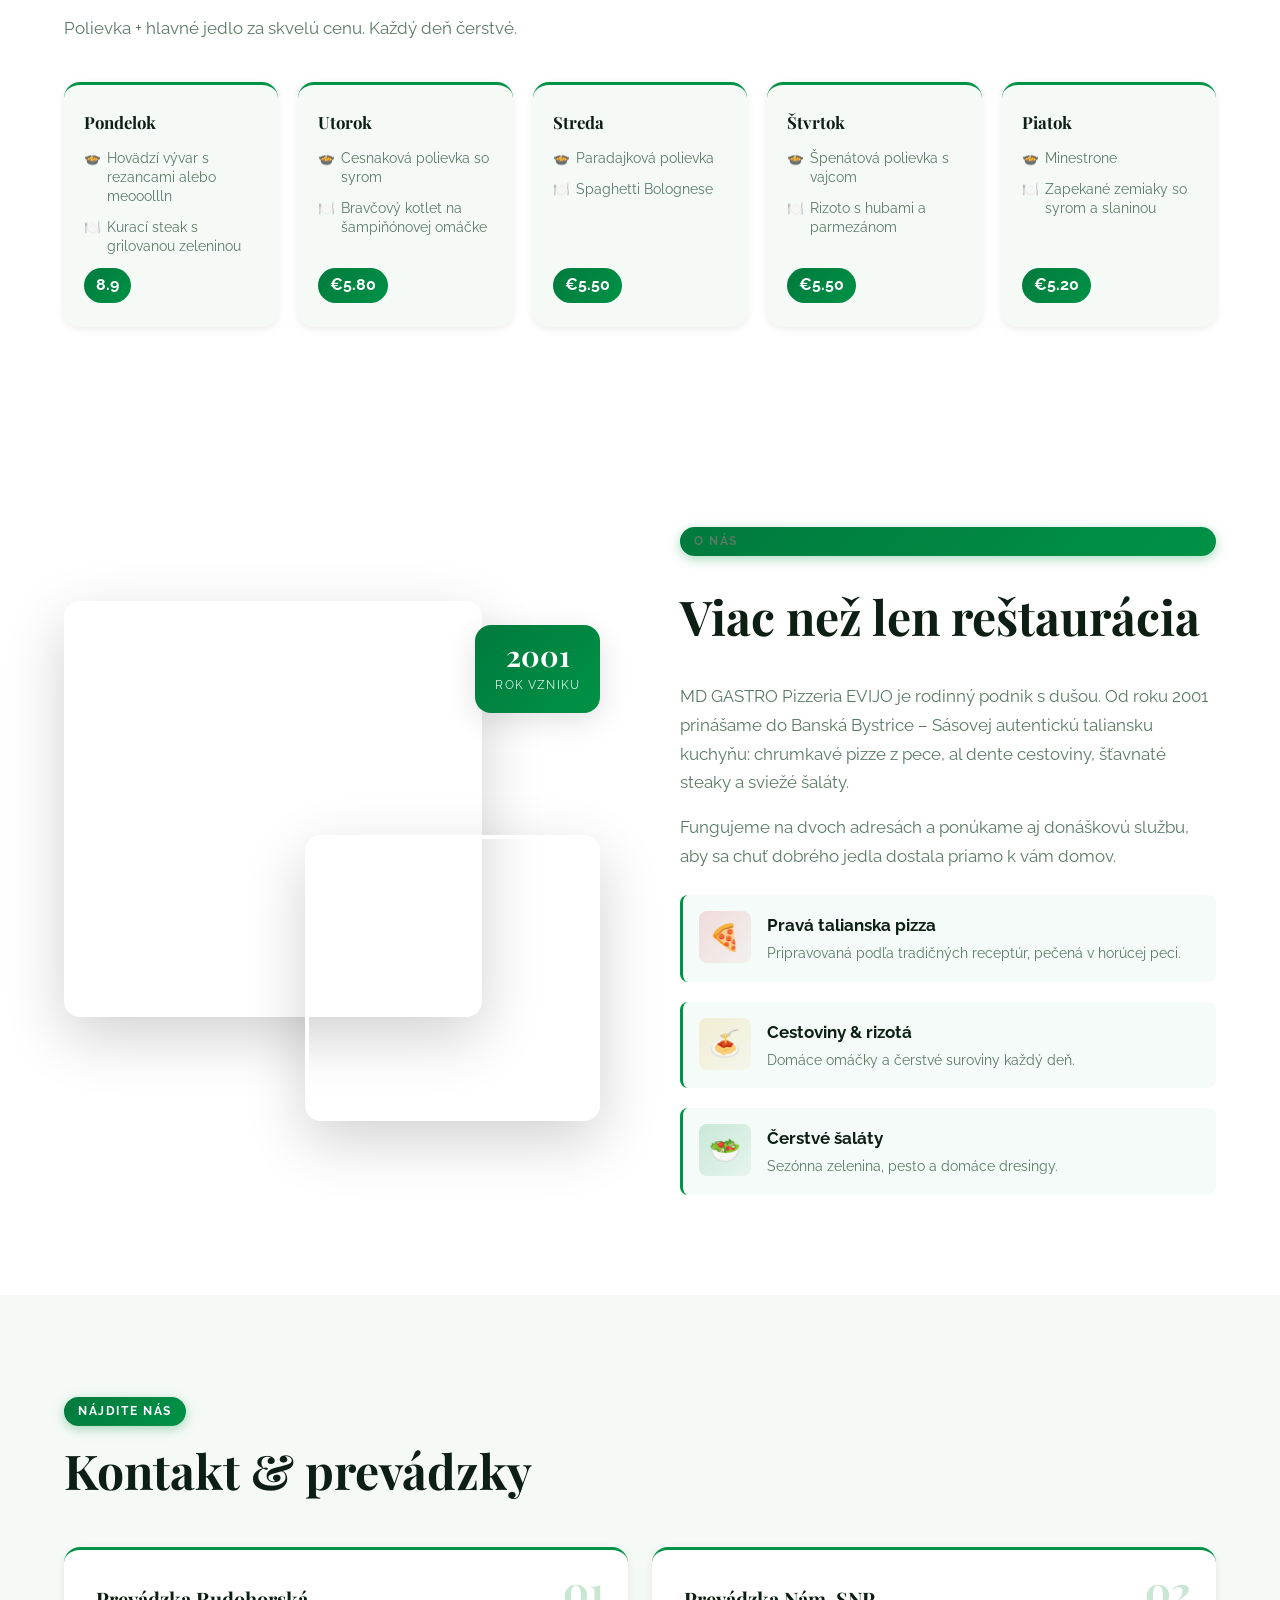
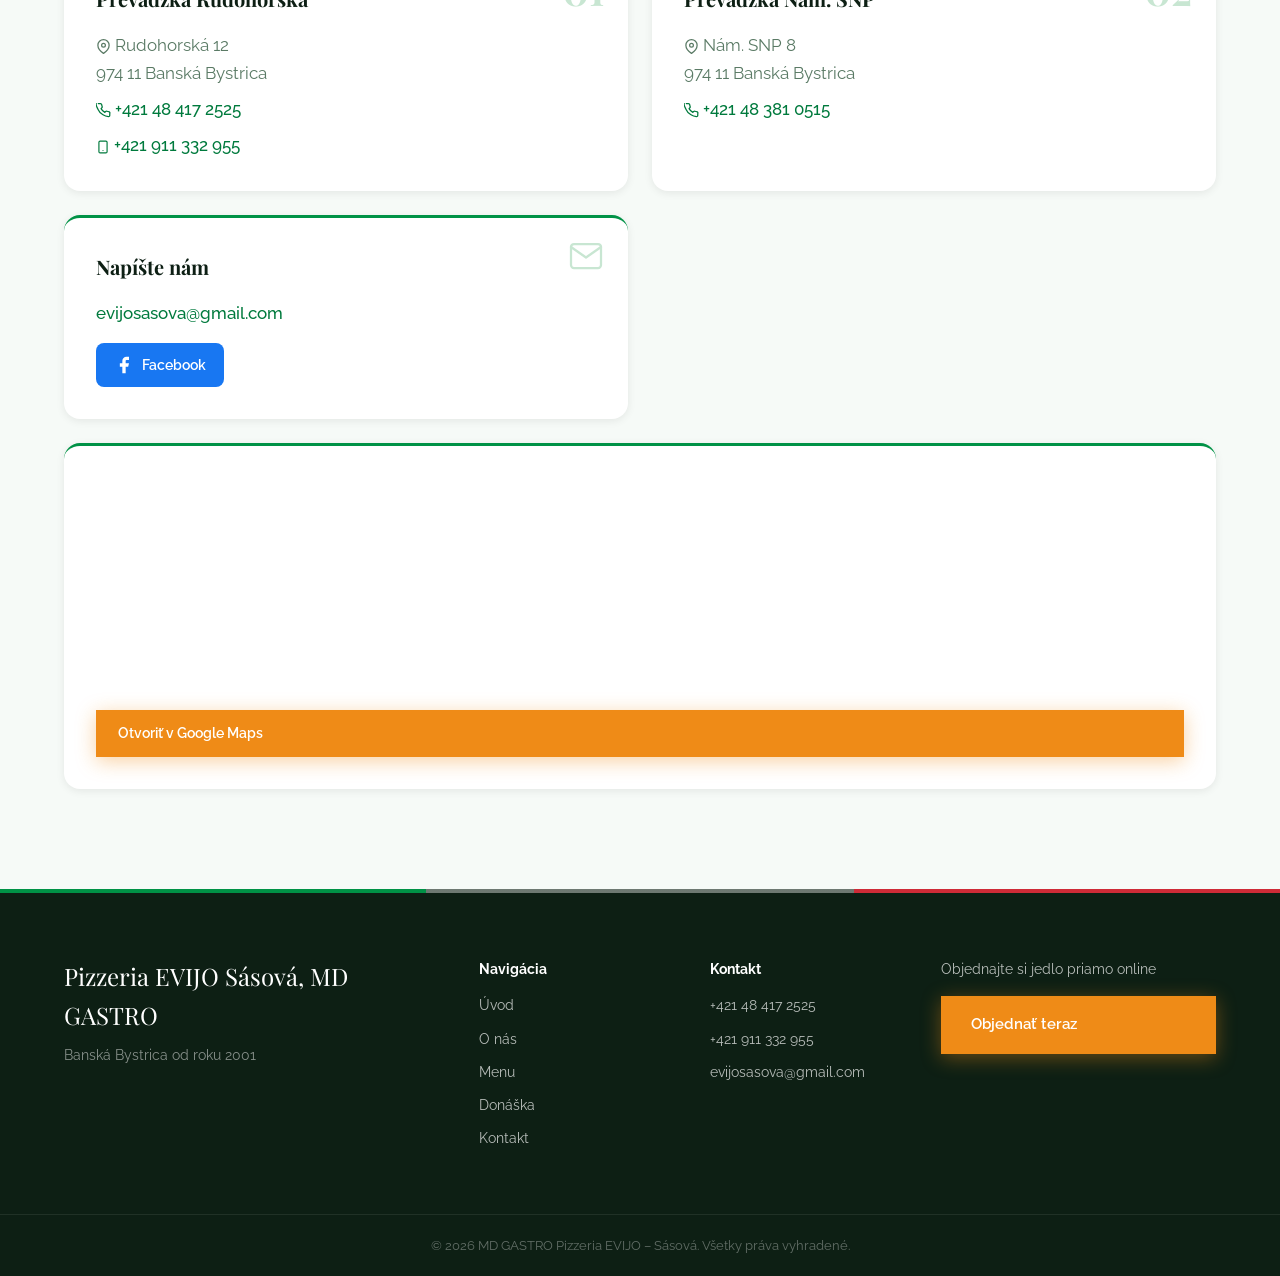
==== commit 7f753e9d: "redesign: daily menu section matches site style, remove order button" ====
--- a/index.html
+++ b/index.html
@@ -233,16 +233,11 @@
   </section>
 
   <!-- DAILY MENU -->
-  <section class="daily" id="daily">
-    <div class="container">
-      <div class="daily__header">
-        <div class="daily__text">
-          <p class="daily__label">Každý pracovný deň</p>
-          <h3 class="daily__title">Denné menu</h3>
-          <p class="daily__desc">Polievka + hlavné jedlo za skvelú cenu. Každý deň čerstvé.</p>
-        </div>
-        <a href="javascript:void(0)" class="btn btn--white glf-button" data-glf-cuid="a3c88eed-eb40-41ba-b81e-2e64607109a2" data-glf-ruid="2e44b3ce-e9ad-4f3e-a02a-becca4a63b6f">Objednať</a>
-      </div>
+  <section class="daily section" id="daily">
+    <div class="container">
+      <p class="section__label">Každý pracovný deň</p>
+      <h2 class="section__title">Denné menu</h2>
+      <p class="daily__desc">Polievka + hlavné jedlo za skvelú cenu. Každý deň čerstvé.</p>
       <div class="daily__grid" id="dailyGrid">
         <!-- filled by JS -->
       </div>
--- a/style.css
+++ b/style.css
@@ -530,7 +530,7 @@
   padding: 14px 36px;
   font-weight: 600;
   letter-spacing: .04em;
-  border: 1.5px solid rgba(150,160,150,.45);
+  border: 2px solid var(--green);
   backdrop-filter: blur(6px);
   box-shadow: 0 4px 16px rgba(0,0,0,.1);
   transition: transform .2s, box-shadow .2s, background .2s, color .2s, border-color .2s;
@@ -588,102 +588,42 @@
 
 /* === DAILY MENU === */
 .daily {
+  background: var(--white);
   scroll-margin-top: var(--nav-h);
-  background:
-    repeating-linear-gradient(
-      -45deg,
-      rgba(255,255,255,.04) 0px,
-      rgba(255,255,255,.04) 10px,
-      transparent 10px,
-      transparent 20px
-    ),
-    linear-gradient(135deg, var(--red-dk) 0%, var(--red) 40%, var(--green-dk) 70%, var(--green) 100%);
-  padding: 60px 0;
-  position: relative;
-  overflow: hidden;
-}
-.daily::before {
-  content: '';
-  position: absolute;
-  top: -40px; right: -40px;
-  width: 220px; height: 220px;
-  background: rgba(255,255,255,.07);
-  border-radius: 50%;
-  pointer-events: none;
-}
-.daily::after {
-  content: '';
-  position: absolute;
-  bottom: -60px; left: -30px;
-  width: 160px; height: 160px;
-  background: rgba(0,146,70,.15);
-  border-radius: 50%;
-  pointer-events: none;
-}
-.daily__inner {
-  display: flex;
-  align-items: center;
-  justify-content: space-between;
-  gap: 32px;
-  flex-wrap: wrap;
-}
-.daily__label {
-  font-size: .78rem;
-  font-weight: 600;
-  letter-spacing: .12em;
-  text-transform: uppercase;
-  color: rgba(255,255,255,.7);
-  margin-bottom: 6px;
-}
-.daily__title {
-  font-family: var(--font-display);
-  font-size: 2.4rem;
-  color: var(--white);
-  margin-bottom: 8px;
-}
-.daily__desc { color: rgba(255,255,255,.85); max-width: 460px; }
-
-.daily__header {
-  display: flex;
-  align-items: center;
-  justify-content: space-between;
-  gap: 32px;
-  flex-wrap: wrap;
-  margin-bottom: 40px;
-}
+}
+.daily__desc { color: var(--muted); max-width: 560px; margin-bottom: 40px; }
 
 .daily__grid {
   display: grid;
   grid-template-columns: repeat(5, 1fr);
-  gap: 16px;
+  gap: 20px;
 }
 
 @media (max-width: 960px) { .daily__grid { grid-template-columns: repeat(3, 1fr); } }
 @media (max-width: 600px) { .daily__grid { grid-template-columns: 1fr 1fr; } }
 
 .daily-card {
-  background: rgba(255,255,255,.12);
-  border: 1px solid rgba(255,255,255,.18);
+  background: var(--cream);
   border-radius: var(--radius);
-  padding: 20px 16px;
+  border-top: 3px solid var(--green);
+  padding: 24px 20px;
   display: flex;
   flex-direction: column;
-  gap: 10px;
+  gap: 12px;
   position: relative;
-  backdrop-filter: blur(4px);
-  transition: background .2s, transform .2s;
-}
-.daily-card:hover { background: rgba(255,255,255,.18); transform: translateY(-4px); }
+  box-shadow: var(--shadow-sm);
+  transition: box-shadow .2s, transform .2s;
+}
+.daily-card:hover { box-shadow: var(--shadow-md); transform: translateY(-4px); }
 
 .daily-card--today {
-  background: rgba(255,255,255,.22);
-  border-color: var(--gold);
-  box-shadow: 0 0 0 2px var(--gold);
+  border-top-color: var(--gold);
+  box-shadow: 0 0 0 2px var(--gold), var(--shadow-sm);
 }
 
 .daily-card__badge {
   position: absolute;
-  top: -10px; right: 12px;
+  top: -12px; right: 14px;
   background: var(--gold);
   color: var(--dark);
   font-size: .7rem;
@@ -698,13 +638,13 @@
   font-family: var(--font-display);
   font-size: 1.05rem;
   font-weight: 700;
-  color: var(--white);
+  color: var(--dark);
 }
 
 .daily-card__soup,
 .daily-card__main {
   font-size: .85rem;
-  color: rgba(255,255,255,.85);
+  color: var(--muted);
   display: flex;
   gap: 6px;
   align-items: flex-start;
@@ -713,9 +653,13 @@
 
 .daily-card__price {
   margin-top: auto;
-  font-size: 1.1rem;
-  font-weight: 700;
-  color: var(--gold);
+  font-size: 1rem;
+  font-weight: 700;
+  color: var(--white);
+  background: linear-gradient(135deg, var(--green-dk), var(--green));
+  padding: 4px 12px;
+  border-radius: var(--radius-pill);
+  align-self: flex-start;
 }
 
 /* === DELIVERY === */
